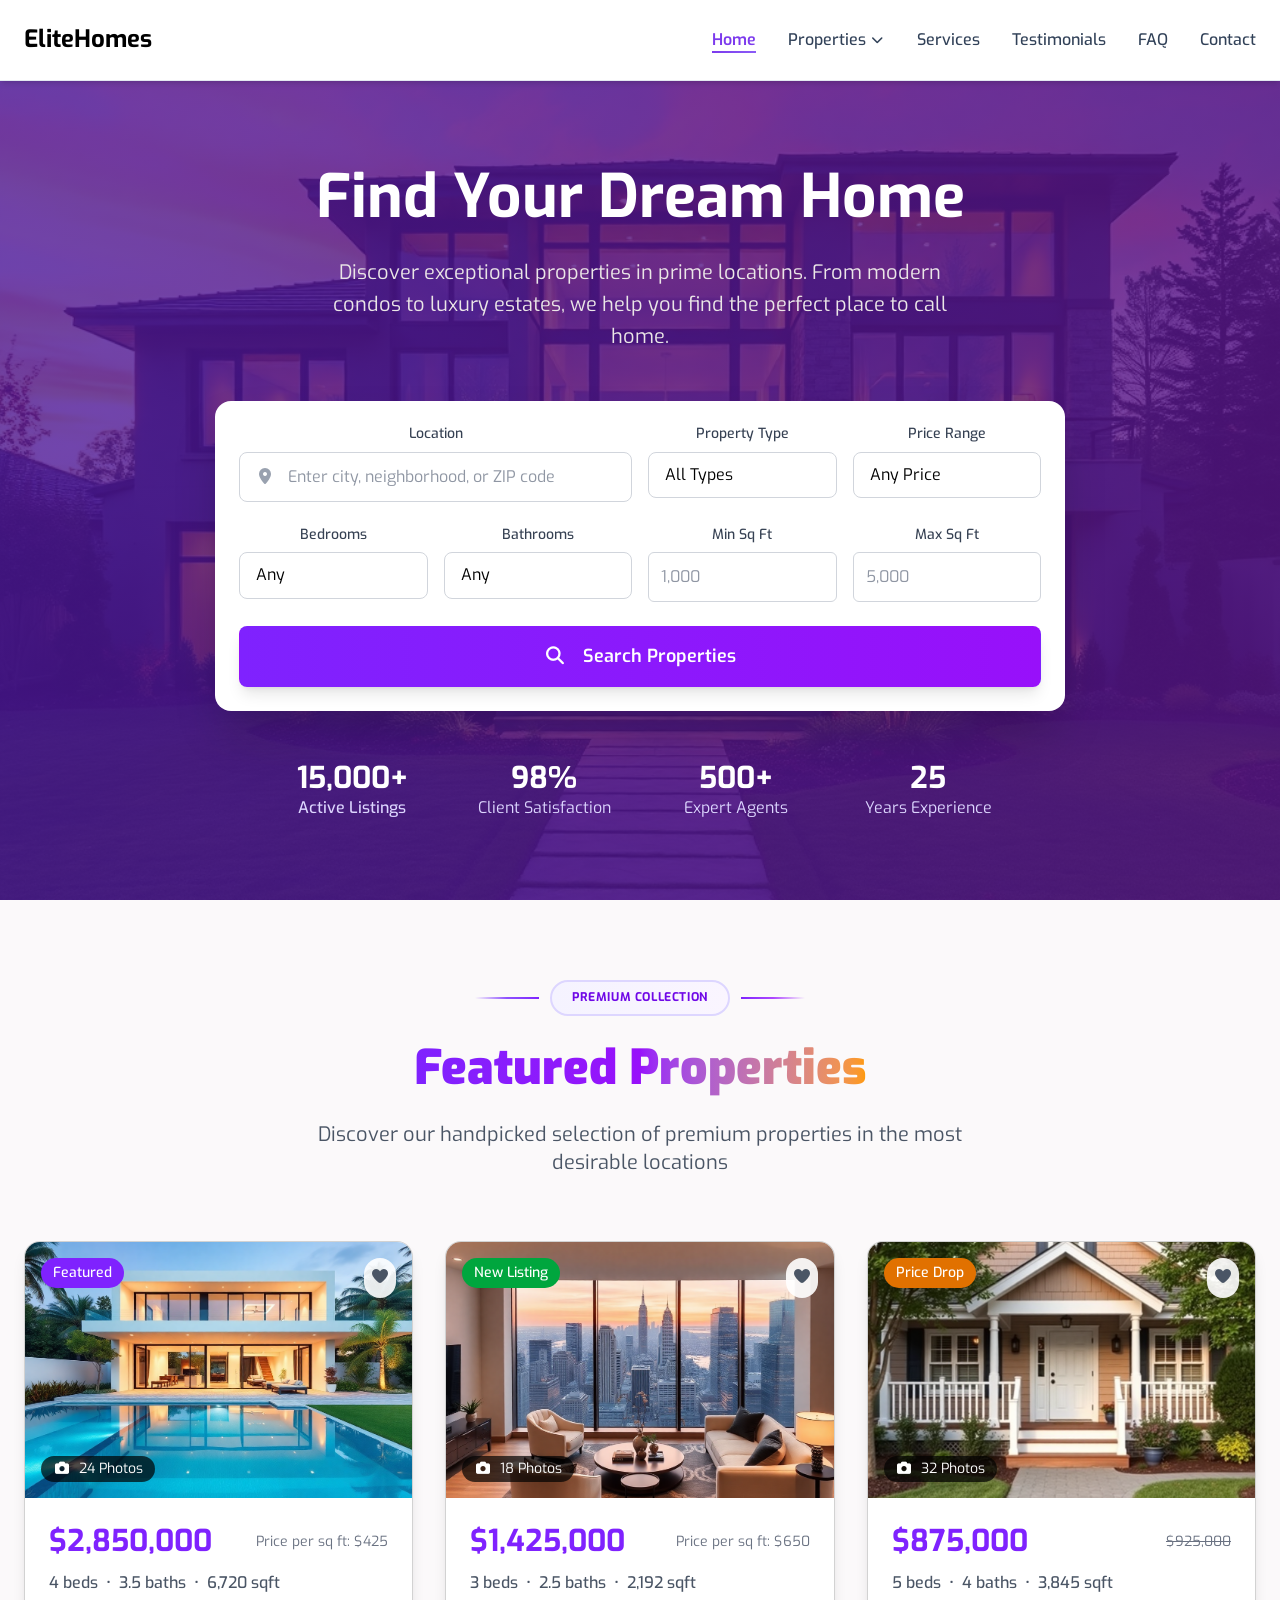
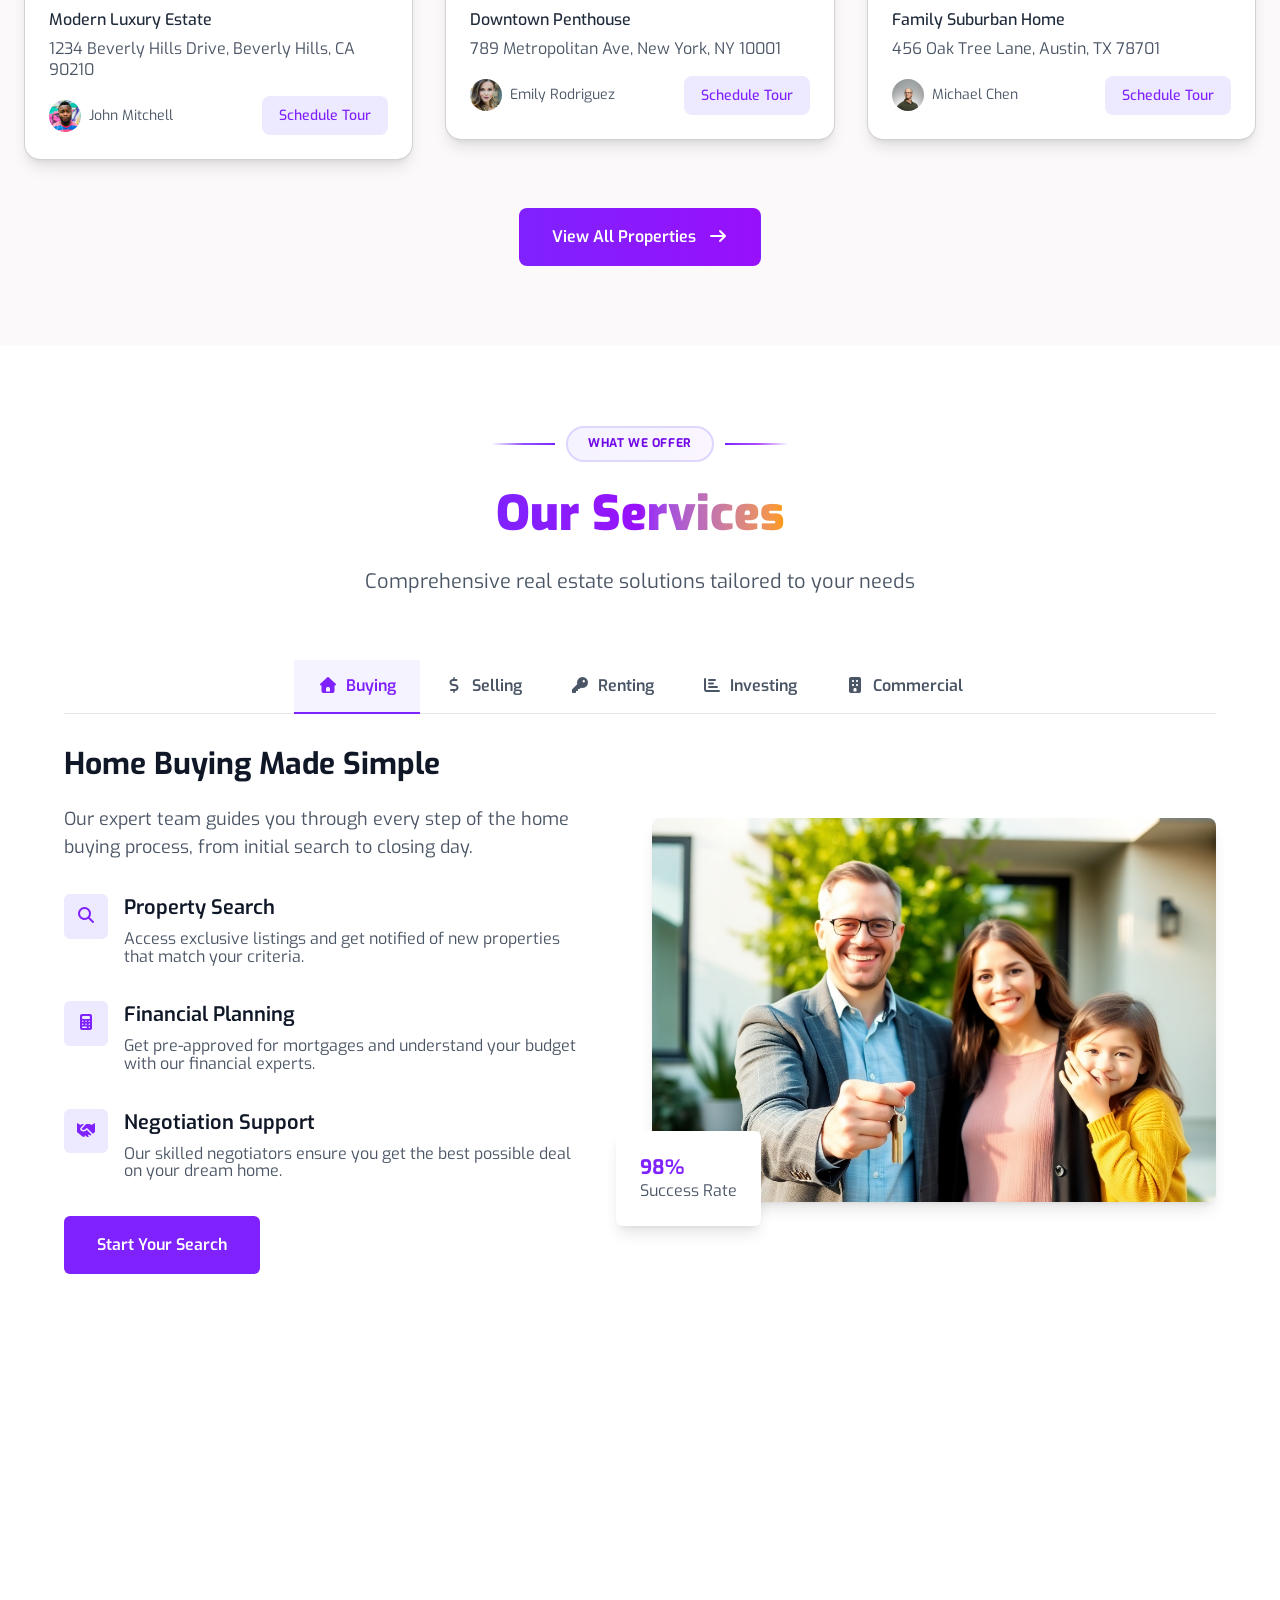
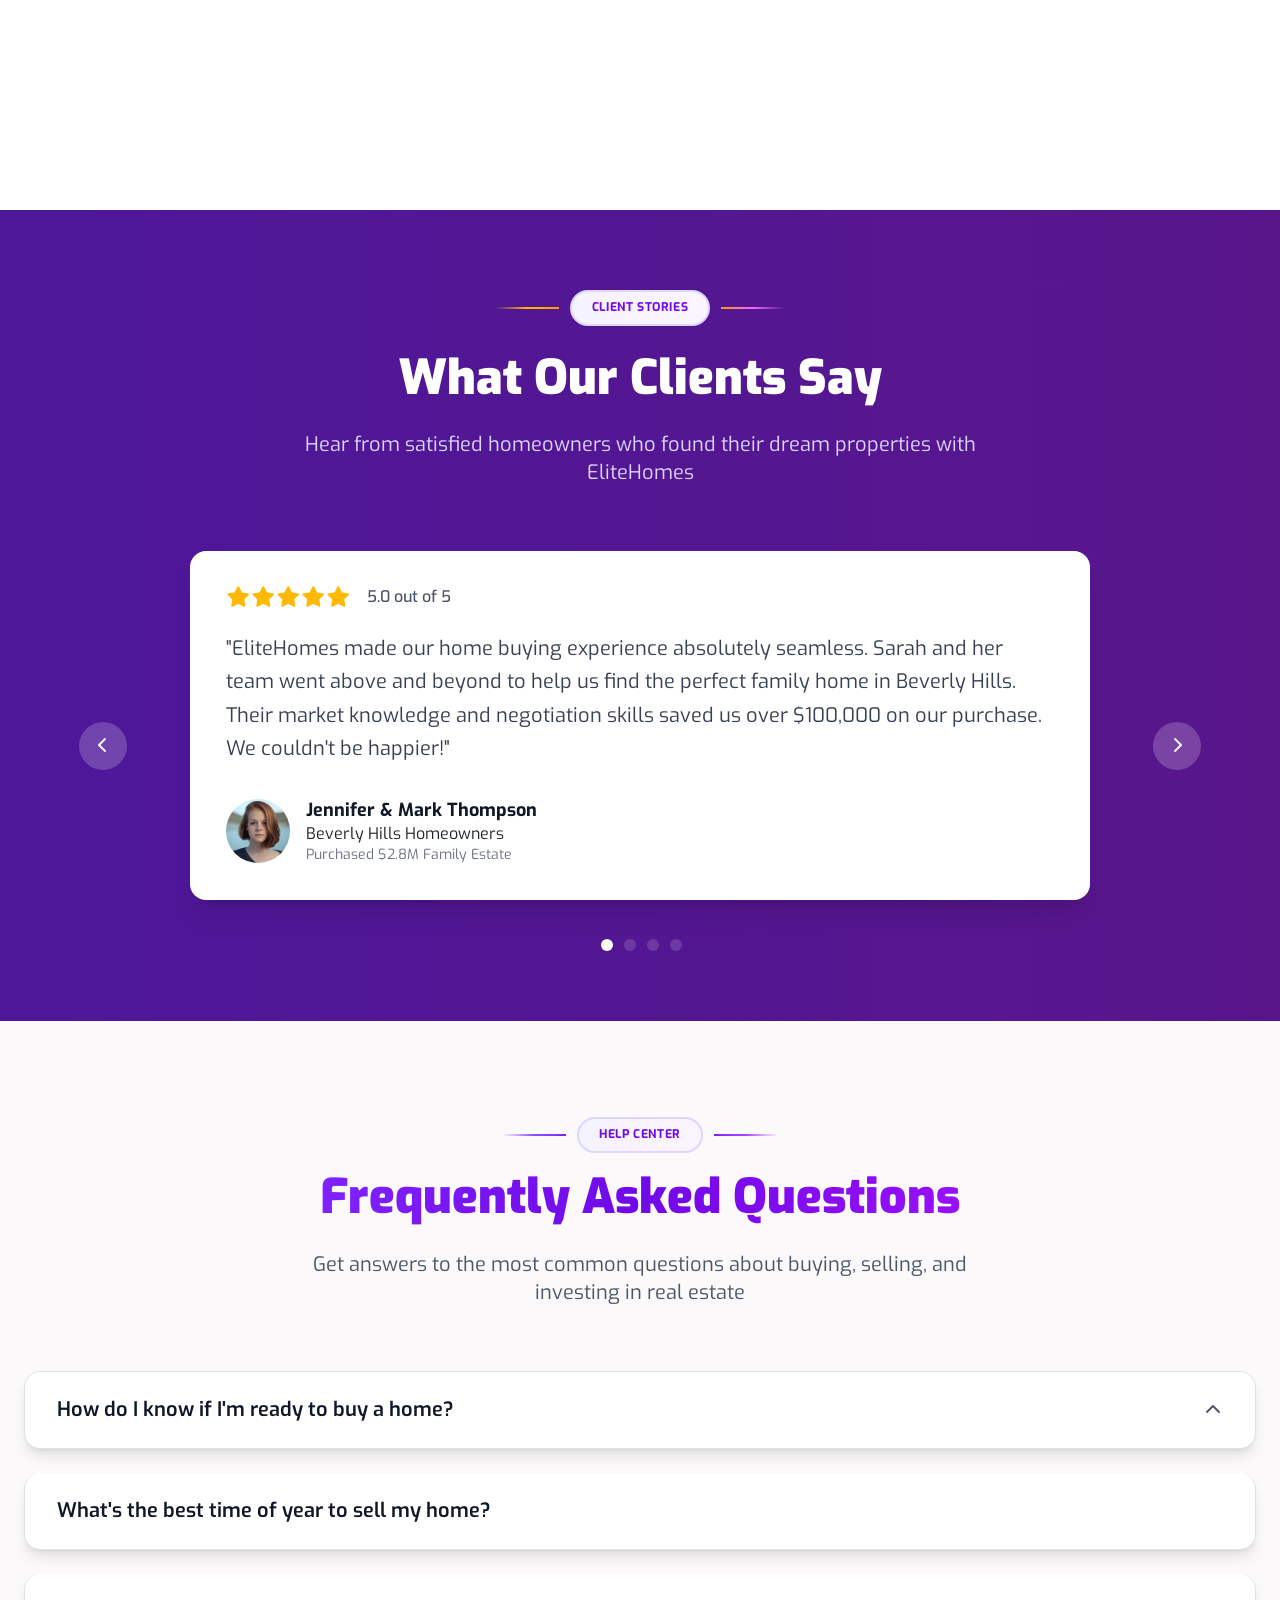
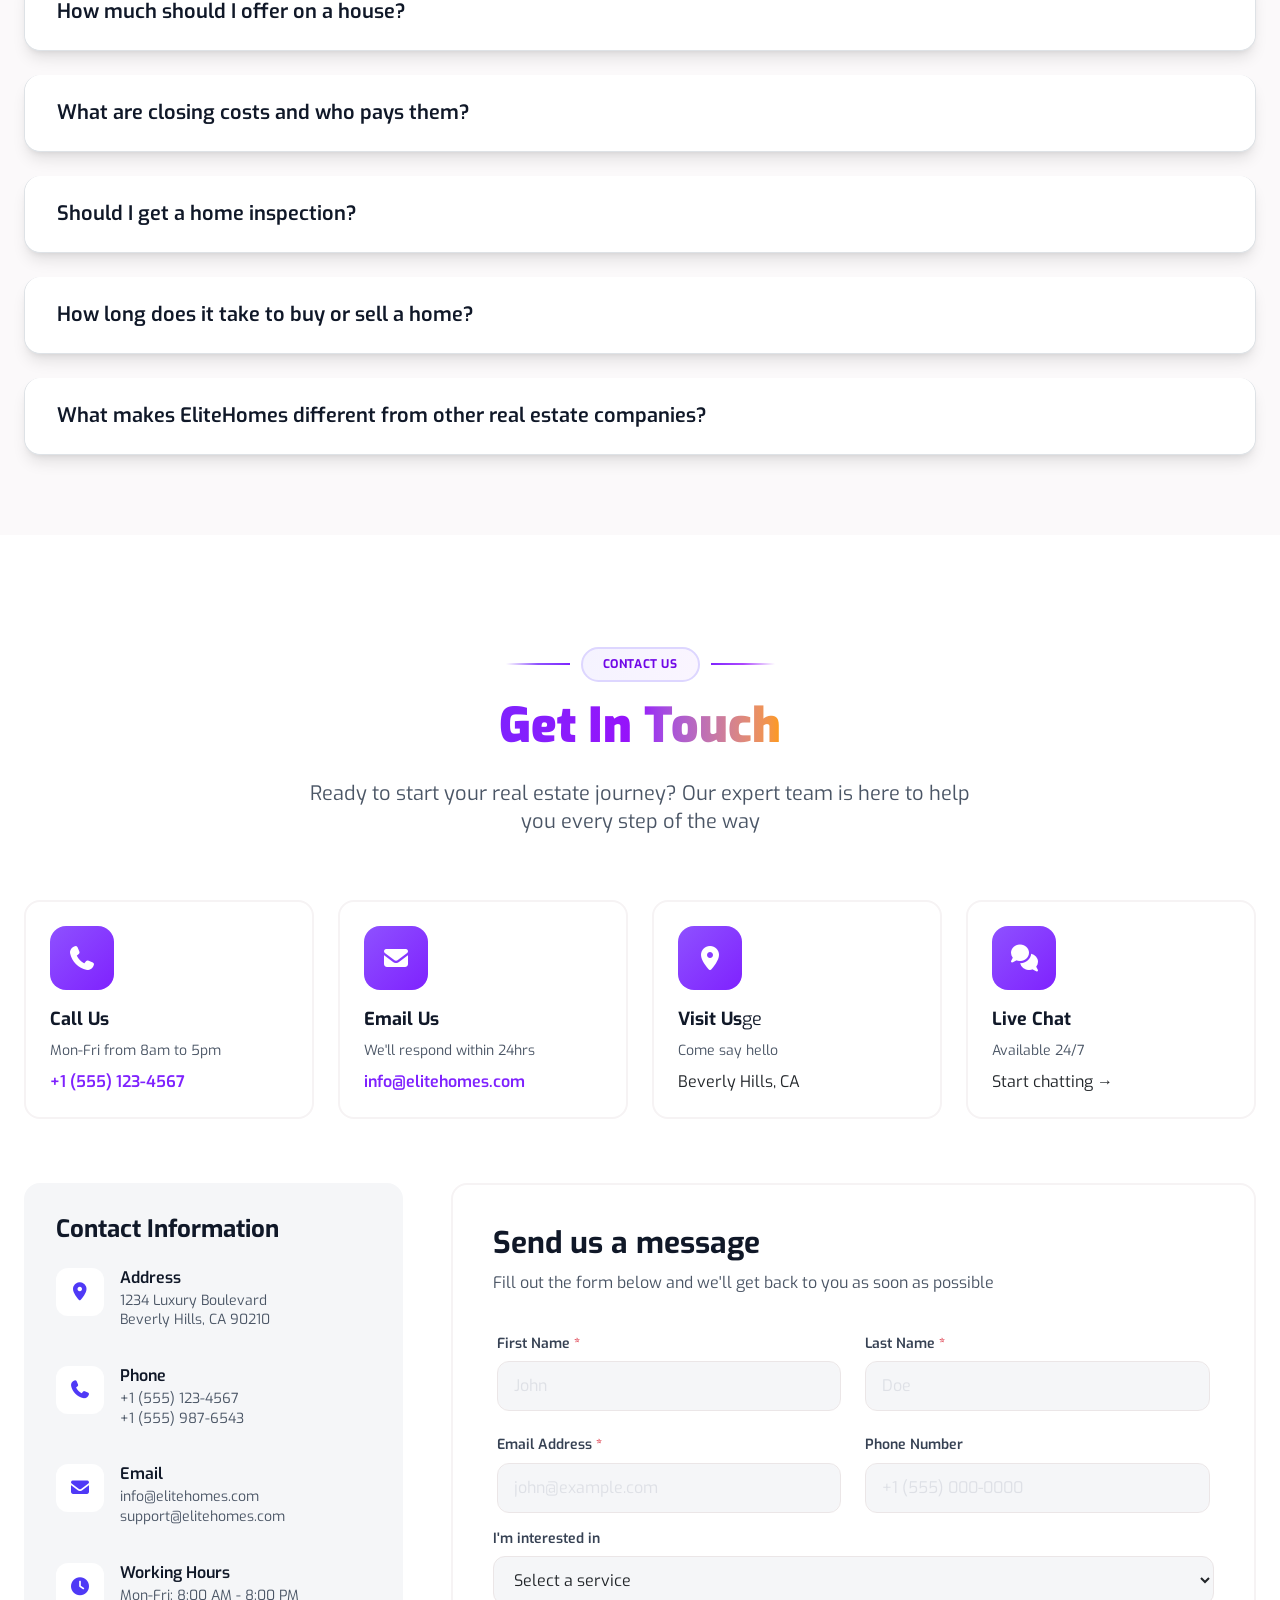
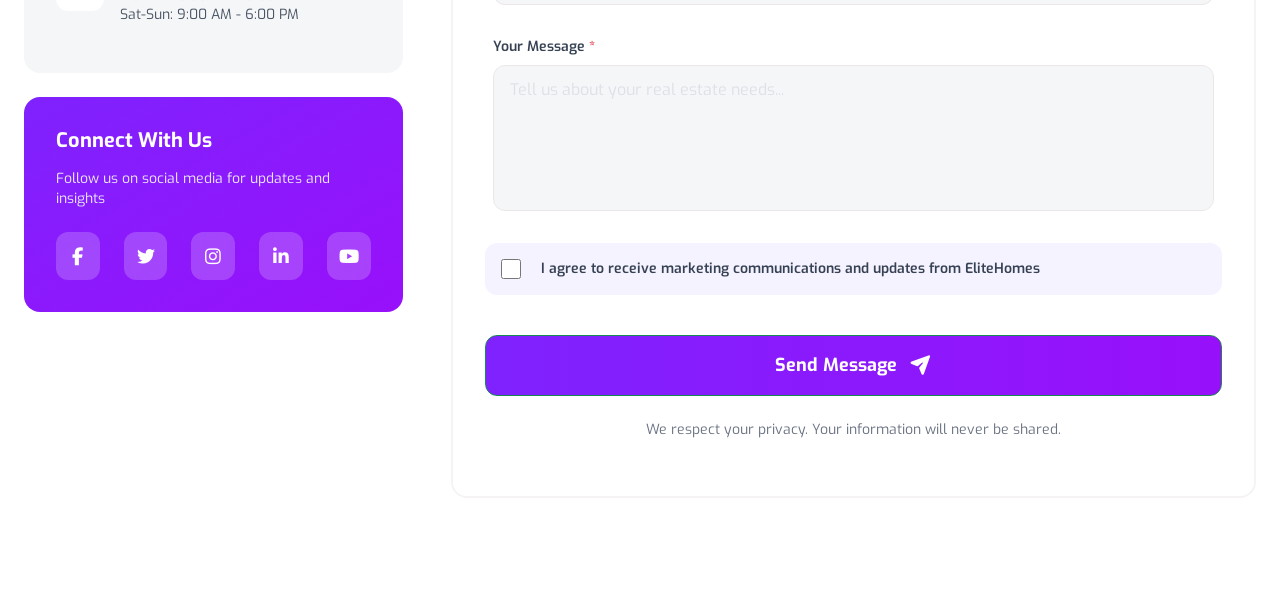
==== index.html @ a20131b9 "intial-commit" ====
<!doctype html>
<html lang="en">
  <head>
    <meta charset="UTF-8" />
    <meta name="viewport" content="width=device-width, initial-scale=1.0" />
    <title>EliteHomes - Your Dream Home Awaits</title>
    <link rel="preconnect" href="https://fonts.googleapis.com" />
    <link rel="preconnect" href="https://fonts.gstatic.com" crossorigin />
    <link
      href="https://fonts.googleapis.com/css2?family=Exo:ital,wght@0,100..900;1,100..900&display=swap"
      rel="stylesheet"
    />
    <link rel="stylesheet" href="css/bootstrap.min.css" />
    <link rel="stylesheet" href="css/all.min.css" />
    <link rel="stylesheet" href="css/style.css" />
  </head>
  <body>
    <nav class="navbar navbar-expand-lg bg-white fixed-top w-100 p-0">
      <div class="container-fluid nav-container mx-auto px-4">
        <div class="logo d-flex align-items-center">
          <span class="navbar-brand fs-4 fw-bold">EliteHomes</span>
        </div>
        <button
          class="navbar-toggler"
          type="button"
          data-bs-toggle="collapse"
          data-bs-target="#navbarSupportedContent"
          aria-controls="navbarSupportedContent"
          aria-expanded="false"
          aria-label="Toggle navigation"
        >
          <span class="navbar-toggler-icon"></span>
        </button>
        <div class="collapse navbar-collapse" id="navbarSupportedContent">
          <ul class="navbar-nav ms-auto mb-2 mb-lg-0">
            <li class="nav-item">
              <a class="nav-link active" aria-current="page" href="#hero"
                >Home</a
              >
            </li>
            <li class="nav-item dropdown position-static">
              <a
                class="nav-link dropdown-toggle d-flex align-items-center"
                href="#properties"
                role="button"
                data-bs-toggle="dropdown"
                aria-expanded="false"
              >
                Properties
                <i
                  class="fa-solid fa-chevron-down ms-1"
                  style="font-size: 0.75rem"
                ></i>
              </a>

              <div class="dropdown-menu w-100 mega-menu p-4 border-0 shadow">
                <div class="container-fluid">
                  <div class="row">
                    <div class="col-lg-3 mb-3">
                      <h6 class="fw-bold mb-4 text-dark">
                        Featured Properties
                      </h6>

                      <div class="d-flex align-items-center mb-3">
                        <img
                          src="https://images.unsplash.com/photo-1600596542815-ffad4c1539a9?w=100&h=100&fit=crop"
                          alt="Villa"
                          class="rounded object-fit-cover"
                          style="width: 60px; height: 60px"
                        />
                        <div class="ms-3">
                          <h6 class="mb-1 fw-bold fs-6 text-dark">
                            Luxury Villa
                          </h6>
                          <small class="text-muted" style="font-size: 0.8rem"
                            >$2.5M • 5 beds • 4 baths</small
                          >
                        </div>
                      </div>

                      <div class="d-flex align-items-center">
                        <img
                          src="https://images.unsplash.com/photo-1512917774080-9991f1c4c750?w=100&h=100&fit=crop"
                          alt="Apartment"
                          class="rounded object-fit-cover"
                          style="width: 60px; height: 60px"
                        />
                        <div class="ms-3">
                          <h6 class="mb-1 fw-bold fs-6 text-dark">
                            Modern Apartment
                          </h6>
                          <small class="text-muted" style="font-size: 0.8rem"
                            >$850K • 2 beds • 2 baths</small
                          >
                        </div>
                      </div>
                    </div>

                    <div class="col-lg-3 mb-3">
                      <h6 class="fw-bold mb-4 text-dark">Property Types</h6>
                      <ul class="list-unstyled">
                        <li class="mb-3">
                          <a
                            href="#"
                            class="text-decoration-none text-muted mega-link"
                            ><i class="fa-solid fa-house fa-fw me-2"></i> Single
                            Family Homes</a
                          >
                        </li>
                        <li class="mb-3">
                          <a
                            href="#"
                            class="text-decoration-none text-muted mega-link"
                            ><i class="fa-solid fa-building fa-fw me-2"></i>
                            Apartments</a
                          >
                        </li>
                        <li class="mb-3">
                          <a
                            href="#"
                            class="text-decoration-none text-muted mega-link"
                            ><i class="fa-solid fa-hotel fa-fw me-2"></i>
                            Condominiums</a
                          >
                        </li>
                        <li class="mb-3">
                          <a
                            href="#"
                            class="text-decoration-none text-muted mega-link"
                            ><i class="fa-solid fa-store fa-fw me-2"></i>
                            Commercial</a
                          >
                        </li>
                        <li class="mb-3">
                          <a
                            href="#"
                            class="text-decoration-none text-muted mega-link"
                            ><i class="fa-solid fa-tree fa-fw me-2"></i> Land &
                            Lots</a
                          >
                        </li>
                      </ul>
                    </div>

                    <div class="col-lg-3 mb-3">
                      <h6 class="fw-bold mb-4 text-dark">Popular Locations</h6>

                      <div
                        class="location-card rounded mb-2 d-flex flex-column justify-content-center px-3"
                        style="
                          background-image: url(&quot;https://images.unsplash.com/photo-1496442226666-8d4d0e62e6e9?w=400&h=100&fit=crop&quot;);
                        "
                      >
                        <div class="location-overlay"></div>
                        <h6
                          class="fw-bold text-white mb-0 position-relative z-1"
                        >
                          New York
                        </h6>
                        <small class="text-white-50 position-relative z-1"
                          >2,145 Properties</small
                        >
                      </div>

                      <div
                        class="location-card rounded mb-2 d-flex flex-column justify-content-center px-3"
                        style="
                          background-image: url(&quot;https://images.unsplash.com/photo-1580659324424-654a9d701460?w=400&h=100&fit=crop&quot;);
                        "
                      >
                        <div class="location-overlay"></div>
                        <h6
                          class="fw-bold text-white mb-0 position-relative z-1"
                        >
                          Los Angeles
                        </h6>
                        <small class="text-white-50 position-relative z-1"
                          >1,873 Properties</small
                        >
                      </div>

                      <div
                        class="location-card rounded mb-2 d-flex flex-column justify-content-center px-3"
                        style="
                          background-image: url(&quot;https://images.unsplash.com/photo-1533106497176-45ae19e68ba2?w=400&h=100&fit=crop&quot;);
                        "
                      >
                        <div class="location-overlay"></div>
                        <h6
                          class="fw-bold text-white mb-0 position-relative z-1"
                        >
                          Miami
                        </h6>
                        <small class="text-white-50 position-relative z-1"
                          >1,526 Properties</small
                        >
                      </div>
                    </div>

                    <div class="col-lg-3 mb-3">
                      <h6 class="fw-bold mb-4 text-dark">Resources</h6>

                      <div class="resource-card mb-3 p-3 rounded">
                        <div class="d-flex align-items-center mb-2">
                          <div
                            class="icon-box bg-purple-light text-purple rounded d-flex align-items-center justify-content-center me-2"
                          >
                            <i class="fa-solid fa-book-open"></i>
                          </div>
                          <h6 class="fw-bold mb-0 text-dark">Buying Guide</h6>
                        </div>
                        <p class="text-muted mb-2" style="font-size: 0.85rem">
                          Essential tips and strategies for first-time
                          homebuyers
                        </p>
                        <a
                          href="#"
                          class="text-purple text-decoration-none fw-bold"
                          style="font-size: 0.85rem"
                          >Learn More <i class="fa-solid fa-arrow-right"></i
                        ></a>
                      </div>

                      <div class="resource-card mb-3 p-3 rounded">
                        <div class="d-flex align-items-center mb-2">
                          <div
                            class="icon-box bg-green-light text-green rounded d-flex align-items-center justify-content-center me-2"
                          >
                            <i class="fa-solid fa-chart-line"></i>
                          </div>
                          <h6 class="fw-bold mb-0 text-dark">
                            Investment Tips
                          </h6>
                        </div>
                        <p class="text-muted mb-2" style="font-size: 0.85rem">
                          Smart strategies for property investment success
                        </p>
                        <a
                          href="#"
                          class="text-green text-decoration-none fw-bold"
                          style="font-size: 0.85rem"
                          >Learn More <i class="fa-solid fa-arrow-right"></i
                        ></a>
                      </div>
                    </div>
                  </div>
                </div>
              </div>
            </li>
            <li class="nav-item">
              <a class="nav-link" href="#services">Services</a>
            </li>
            <li class="nav-item">
              <a class="nav-link" href="#testimonials">Testimonials </a>
            </li>
            <li class="nav-item">
              <a class="nav-link" href="#questions">FAQ</a>
            </li>
            <li class="nav-item">
              <a class="nav-link" href="#contact">Contact</a>
            </li>
          </ul>
        </div>
      </div>
    </nav>
    <!-- Hero Section -->
    <section
      class="hero position-relative d-flex align-items-center justify-content-center"
      id="hero"
    >
      <div
        class="container section-container position-relative h-100 mx-auto px-4"
      >
        <div class="text-center">
          <!-- Adding "mb-5" to the top class beside "text-center" as in the AI-Gemini if we need it -->
          <h1 class="hero-title text-white fw-bold mb-4">
            Find Your Dream Home
          </h1>
          <p class="hero-subtitle fs-5 mx-auto mb-5">
            Discover exceptional properties in prime locations. From modern
            condos to luxury estates, we help you find the perfect place to call
            home.
          </p>
        </div>
        <div class="search-box bg-white p-4 mx-auto rounded-4">
          <form>
            <div class="row g-3 mb-4">
              <div class="col-lg-6">
                <label class="form-label fw-medium d-block mb-2 text-center"
                  >Location</label
                >
                <div class="position-relative">
                  <span class="location-icon position-absolute">
                    <i class="fa-solid fa-location-dot"></i>
                  </span>
                  <input
                    type="text"
                    class="form-control pe-3 ps-5 w-100 rounded-3"
                    placeholder="Enter city, neighborhood, or ZIP code"
                  />
                </div>
              </div>
              <div class="col-lg-3">
                <label
                  class="form-label fw-medium d-block mb-2 text-center"
                  aria-label="Default select example"
                  for="property"
                  >Property Type</label
                >
                <select class="select-form w-100 rounded-3 bg-white px-3">
                  <option selected>All Types</option>
                  <option>House</option>
                  <option>Apartment</option>
                  <option>Condo</option>
                  <option>Townhouse</option>
                </select>
              </div>
              <div class="col-lg-3">
                <label
                  class="form-label fw-medium d-block mb-2 text-center"
                  aria-label="Default select example"
                  for="price"
                  >Price Range</label
                >
                <select class="select-form w-100 rounded-3 bg-white px-3">
                  <option selected>Any Price</option>
                  <option>$0 - $500K</option>
                  <option>$500K - $1M</option>
                  <option>$1M - $2M</option>
                  <option>$2M+</option>
                </select>
              </div>
            </div>
            <div class="row g-3 mb-4">
              <div class="col-6 col-lg-3">
                <label
                  class="form-label fw-medium d-block mb-2 text-center"
                  aria-label="Default select example"
                  for="bedroom"
                  >Bedrooms</label
                >
                <select class="select-form w-100 rounded-3 bg-white px-3">
                  <option selected>Any</option>
                  <option value="1">1+</option>
                  <option value="2">2+</option>
                  <option value="3">3+</option>
                  <option value="4">4+</option>
                  <option value="5">5+</option>
                </select>
              </div>
              <div class="col-6 col-lg-3">
                <label
                  class="form-label fw-medium d-block mb-2 text-center"
                  aria-label="Default select example"
                  for="bathroom"
                  >Bathrooms</label
                >
                <select class="select-form w-100 rounded-3 bg-white px-3">
                  <option selected>Any</option>
                  <option value="1">1+</option>
                  <option value="2">2+</option>
                  <option value="3">3+</option>
                  <option value="4">4+</option>
                  <option value="5">5+</option>
                </select>
              </div>
              <div class="col-6 col-lg-3">
                <label
                  class="form-label fw-medium d-block mb-2 text-center"
                  aria-label="Default select example"
                  for="Min-Sq-Ft"
                  >Min Sq Ft</label
                >
                <input type="number" class="form-control" placeholder="1,000" />
              </div>
              <div class="col-6 col-lg-3">
                <label
                  class="form-label fw-medium d-block mb-2 text-center"
                  aria-label="Default select example"
                  for="Max-Sq-Ft"
                  >Max Sq Ft</label
                >
                <input type="number" class="form-control" placeholder="5,000" />
              </div>
            </div>
            <button
              type="button"
              class="btn search-button text-white lh-base w-100 rounded-3"
            >
              <i class="fa-solid fa-magnifying-glass"></i>
              Search Properties
            </button>
          </form>
        </div>
        <div class="row g-4 hero-data mt-4 mx-auto text-center">
          <div class="col-6 col-lg-3">
            <div class="above-num fw-bold text-white">15,000+</div>
            <div class="below-data fw-medium">Active Listings</div>
          </div>
          <div class="col-6 col-lg-3">
            <div class="above-num fw-bold text-white">98%</div>
            <div class="below-data">Client Satisfaction</div>
          </div>
          <div class="col-6 col-lg-3">
            <div class="above-num fw-bold text-white">500+</div>
            <div class="below-data">Expert Agents</div>
          </div>
          <div class="col-6 col-lg-3">
            <div class="above-num fw-bold text-white">25</div>
            <div class="below-data">Years Experience</div>
          </div>
        </div>
      </div>
    </section>
    <!-- Featured properties Section -->
    <section class="featured-properties" id="properties">
      <div class="section-container mx-auto px-4">
        <div class="section-header text-center">
          <div
            class="header-box d-inline-flex mb-3 align-items-center position-relative"
          >
            <span class="text-uppercase fw-bold rounded-pill"
              >Premium Collection</span
            >
          </div>
          <h2 class="mb-4 mt-2"><span>Featured Properties</span></h2>
          <p class="section-subtitle fs-5 mx-auto">
            Discover our handpicked selection of premium properties in the most
            desirable locations
          </p>
        </div>
        <div class="row mb-5">
          <div class="col-lg-4">
            <div class="card property-card rounded-4 bg-white overflow-hidden">
              <div class="card-image position-relative overflow-hidden">
                <img
                  src="Images/featured-properties-img-1.png"
                  class="w-100 h-100 object-fit-cover"
                  alt="Luxury Estate"
                />
                <span
                  class="badge badge-1 text-white fw-medium position-absolute rounded-pill"
                  >Featured</span
                >
                <div class="heart-icon rounded-pill position-absolute">
                  <i class="fa-solid fa-heart"></i>
                </div>
                <div
                  class="camera-icon text-white rounded-pill position-absolute"
                >
                  <i class="fa-solid fa-camera me-1"></i> 24 Photos
                </div>
              </div>
              <div class="card-content p-4">
                <div
                  class="card-price d-flex justify-content-between align-items-center"
                >
                  <div class="price fw-bold">$2,850,000</div>
                  <span>Price per sq ft: $425</span>
                </div>
                <div class="card-details d-flex align-items-center mb-3">
                  <span class="fw-medium">4 beds</span>
                  <span class="mx-2">•</span>
                  <span class="fw-medium">3.5 baths</span>
                  <span class="mx-2">•</span>
                  <span class="fw-medium">6,720 sqft</span>
                </div>
                <p class="card-name mb-2 fw-medium">Modern Luxury Estate</p>
                <p class="card-address mb-3">
                  1234 Beverly Hills Drive, Beverly Hills, CA 90210
                </p>
                <div
                  class="bottom-info d-flex justify-content-between align-items-center"
                >
                  <div class="d-flex align-items-center">
                    <img
                      src="Images/avatar-1.jpg"
                      class="rounded-circle me-2"
                      alt="John"
                    />
                    <span class="name">John Mitchell</span>
                  </div>
                  <div class="d-flex">
                    <button class="btn fw-medium px-3 py-2 rounded-3">
                      Schedule Tour
                    </button>
                  </div>
                </div>
              </div>
            </div>
          </div>
          <div class="col-lg-4">
            <div class="card property-card rounded-4 bg-white overflow-hidden">
              <div class="card-image position-relative overflow-hidden">
                <img
                  src="Images/featured-properties-img-2.png"
                  class="w-100 h-100 object-fit-cover"
                  alt="Downtown Penthouse"
                />
                <span
                  class="badge badge-2 text-white fw-medium position-absolute rounded-pill"
                  >New Listing</span
                >
                <div class="heart-icon rounded-pill position-absolute">
                  <i class="fa-solid fa-heart"></i>
                </div>
                <div
                  class="camera-icon text-white rounded-pill position-absolute"
                >
                  <i class="fa-solid fa-camera me-1"></i> 18 Photos
                </div>
              </div>
              <div class="card-content p-4">
                <div
                  class="card-price d-flex justify-content-between align-items-center"
                >
                  <div class="price fw-bold">$1,425,000</div>
                  <span>Price per sq ft: $650</span>
                </div>
                <div class="card-details d-flex align-items-center mb-3">
                  <span class="fw-medium">3 beds</span>
                  <span class="mx-2">•</span>
                  <span class="fw-medium">2.5 baths</span>
                  <span class="mx-2">•</span>
                  <span class="fw-medium">2,192 sqft</span>
                </div>
                <p class="card-name mb-2 fw-medium">Downtown Penthouse</p>
                <p class="card-address mb-3">
                  789 Metropolitan Ave, New York, NY 10001
                </p>
                <div
                  class="bottom-info d-flex justify-content-between align-items-center"
                >
                  <div class="d-flex align-items-center">
                    <img
                      src="Images/avatar-6.jpg"
                      class="rounded-circle me-2"
                      alt="Emily"
                    />
                    <span class="name">Emily Rodriguez</span>
                  </div>
                  <div class="d-flex">
                    <button class="btn fw-medium px-3 py-2 rounded-3">
                      Schedule Tour
                    </button>
                  </div>
                </div>
              </div>
            </div>
          </div>
          <div class="col-lg-4">
            <div class="card property-card rounded-4 bg-white overflow-hidden">
              <div class="card-image position-relative overflow-hidden">
                <img
                  src="Images/featured-properties-img-3.png"
                  class="w-100 h-100 object-fit-cover"
                  alt="Family Suburban Home"
                />
                <span
                  class="badge badge-3 text-white fw-medium position-absolute rounded-pill"
                  >Price Drop</span
                >
                <div class="heart-icon rounded-pill position-absolute">
                  <i class="fa-solid fa-heart"></i>
                </div>
                <div
                  class="camera-icon text-white rounded-pill position-absolute"
                >
                  <i class="fa-solid fa-camera me-1"></i> 32 Photos
                </div>
              </div>
              <div class="card-content p-4">
                <div
                  class="card-price d-flex justify-content-between align-items-center"
                >
                  <div class="price fw-bold">$875,000</div>
                  <span class="text-decoration-line-through">$925,000</span>
                </div>
                <div class="card-details d-flex align-items-center mb-3">
                  <span class="fw-medium">5 beds</span>
                  <span class="mx-2">•</span>
                  <span class="fw-medium">4 baths</span>
                  <span class="mx-2">•</span>
                  <span class="fw-medium">3,845 sqft</span>
                </div>
                <p class="card-name mb-2 fw-medium">Family Suburban Home</p>
                <p class="card-address mb-3">
                  456 Oak Tree Lane, Austin, TX 78701
                </p>
                <div
                  class="bottom-info d-flex justify-content-between align-items-center"
                >
                  <div class="d-flex align-items-center">
                    <img
                      src="Images/avatar-3.jpg"
                      class="rounded-circle me-2"
                      alt="Michael Chen"
                    />
                    <span class="name">Michael Chen </span>
                  </div>
                  <div class="d-flex">
                    <button class="btn fw-medium px-3 py-2 rounded-3">
                      Schedule Tour
                    </button>
                  </div>
                </div>
              </div>
            </div>
          </div>
        </div>
        <div class="text-center">
          <button class="btn view-all rounded-3 text-white">
            View All Properties
            <i class="fa-solid fa-arrow-right ms-2"></i>
          </button>
        </div>
      </div>
    </section>
    <!-- Services Section -->
    <section class="services bg-white" id="services">
      <div class="section-container mx-auto px-4">
        <div class="section-header text-center">
          <div
            class="header-box d-inline-flex mb-3 align-items-center position-relative"
          >
            <span class="text-uppercase fw-bold rounded-pill"
              >What We Offer</span
            >
          </div>
          <h2 class="mb-4 mt-2"><span>Our Services</span></h2>
          <p class="section-subtitle fs-5 mx-auto">
            Comprehensive real estate solutions tailored to your needs
          </p>
        </div>
        <div class="mx-auto services-content">
          <ul
            class="nav nav-pills service-tabs d-flex flex-wrap justify-content-center service-tabs"
            id="services-tabs"
            role="tablist"
          >
            <li class="nav-item" role="presentation">
              <button
                class="nav-link active"
                id="tab-buying"
                data-bs-toggle="pill"
                data-bs-target="#buying"
                type="button"
                role="tab"
              >
                <i class="fa-solid fa-house me-1"></i> Buying
              </button>
            </li>
            <li class="nav-item" role="presentation">
              <button
                class="nav-link"
                id="tab-selling"
                data-bs-toggle="pill"
                data-bs-target="#selling"
                type="button"
                role="tab"
              >
                <i class="fa-solid fa-dollar-sign me-1"></i> Selling
              </button>
            </li>
            <li class="nav-item" role="presentation">
              <button
                class="nav-link"
                id="tab-renting"
                data-bs-toggle="pill"
                data-bs-target="#renting"
                type="button"
                role="tab"
              >
                <i class="fa-solid fa-key me-1"></i> Renting
              </button>
            </li>
            <li class="nav-item" role="presentation">
              <button
                class="nav-link"
                id="tab-investing"
                data-bs-toggle="pill"
                data-bs-target="#investing"
                type="button"
                role="tab"
              >
                <i class="fa-solid fa-chart-bar me-1"></i> Investing
              </button>
            </li>
            <li class="nav-item" role="presentation">
              <button
                class="nav-link"
                id="tab-commercial"
                data-bs-toggle="pill"
                data-bs-target="#commercial"
                type="button"
                role="tab"
              >
                <i class="fa-solid fa-building me-1"></i> Commercial
              </button>
            </li>
          </ul>
          <div
            class="tab-pane fade show active"
            id="buying"
            role="tabpanel"
            tabindex="0"
          >
            <div class="row align-items-center">
              <div class="col-lg-6 buying-content mb-5 mb-lg-0 pe-lg-5">
                <div>
                  <h3 class="fw-bold mb-4">Home Buying Made Simple</h3>
                  <p>
                    Our expert team guides you through every step of the home
                    buying process, from initial search to closing day.
                  </p>
                  <div class="content-info">
                    <div class="d-flex align-items-start mb-1">
                      <div class="service-icon me-3 rounded-2">
                        <i class="fa-solid fa-magnifying-glass"></i>
                      </div>
                      <div class="service-content">
                        <h4 class="mb-2 fs-5">Property Search</h4>
                        <p>
                          Access exclusive listings and get notified of new
                          properties that match your criteria.
                        </p>
                      </div>
                    </div>
                    <div class="d-flex align-items-start mb-1">
                      <div class="service-icon me-3 rounded-2">
                        <i class="fa-solid fa-calculator"></i>
                      </div>
                      <div class="service-content">
                        <h4 class="mb-2 fs-5">Financial Planning</h4>
                        <p>
                          Get pre-approved for mortgages and understand your
                          budget with our financial experts.
                        </p>
                      </div>
                    </div>
                    <div class="d-flex align-items-start mb-1">
                      <div class="service-icon me-3 rounded-2">
                        <i class="fa-solid fa-handshake"></i>
                      </div>
                      <div class="service-content">
                        <h4 class="mb-2 fs-5">Negotiation Support</h4>
                        <p class="mb-0">
                          Our skilled negotiators ensure you get the best
                          possible deal on your dream home.
                        </p>
                      </div>
                    </div>
                  </div>
                  <button
                    class="btn btn-search search-button text-white rounded-2"
                  >
                    Start Your Search
                  </button>
                </div>
              </div>

              <div class="col-lg-6 position-relative">
                <div>
                  <div>
                    <img
                      src="Images/services-img-1.png"
                      class="object-fit-cover w-100 rounded-3"
                      alt="Buying a house"
                    />
                  </div>
                  <div
                    class="service-badge position-absolute bg-white rounded-2 p-4"
                  >
                    <div class="fw-bold fs-5">98%</div>
                    <div>Success Rate</div>
                  </div>
                </div>
              </div>
            </div>
          </div>
          <div class="tab-pane fade" id="selling" role="tabpanel" tabindex="0">
            <div class="row align-items-center">
              <div class="col-lg-6 buying-content mb-5 mb-lg-0 pe-lg-5">
                <div>
                  <h3 class="fw-bold mb-4">Home Buying Made Simple</h3>
                  <p>
                    Our expert team guides you through every step of the home
                    buying process, from initial search to closing day.
                  </p>
                  <div class="content-info">
                    <div class="d-flex align-items-start mb-1">
                      <div class="service-icon me-3 rounded-2">
                        <i class="fa-solid fa-magnifying-glass"></i>
                      </div>
                      <div class="service-content">
                        <h4 class="mb-2 fs-5">Property Search</h4>
                        <p>
                          Access exclusive listings and get notified of new
                          properties that match your criteria.
                        </p>
                      </div>
                    </div>
                    <div class="d-flex align-items-start mb-1">
                      <div class="service-icon me-3 rounded-2">
                        <i class="fa-solid fa-calculator"></i>
                      </div>
                      <div class="service-content">
                        <h4 class="mb-2 fs-5">Financial Planning</h4>
                        <p>
                          Get pre-approved for mortgages and understand your
                          budget with our financial experts.
                        </p>
                      </div>
                    </div>
                    <div class="d-flex align-items-start mb-1">
                      <div class="service-icon me-3 rounded-2">
                        <i class="fa-solid fa-handshake"></i>
                      </div>
                      <div class="service-content">
                        <h4 class="mb-2 fs-5">Negotiation Support</h4>
                        <p class="mb-0">
                          Our skilled negotiators ensure you get the best
                          possible deal on your dream home.
                        </p>
                      </div>
                    </div>
                  </div>
                  <button
                    class="btn btn-search search-button text-white rounded-2"
                  >
                    Start Your Search
                  </button>
                </div>
              </div>

              <div class="col-lg-6 position-relative">
                <div>
                  <div>
                    <img
                      src="Images/services-img-1.png"
                      class="object-fit-cover w-100 rounded-3"
                      alt="Buying a house"
                    />
                  </div>
                  <div
                    class="service-badge position-absolute bg-white rounded-2 p-4"
                  >
                    <div class="fw-bold fs-5">98%</div>
                    <div>Success Rate</div>
                  </div>
                </div>
              </div>
            </div>
          </div>
          <div class="tab-pane fade" id="renting" role="tabpanel" tabindex="0">
            <div class="row align-items-center">
              <div class="col-lg-6 buying-content mb-5 mb-lg-0 pe-lg-5">
                <div>
                  <h3 class="fw-bold mb-4">Home Buying Made Simple</h3>
                  <p>
                    Our expert team guides you through every step of the home
                    buying process, from initial search to closing day.
                  </p>
                  <div class="content-info">
                    <div class="d-flex align-items-start mb-1">
                      <div class="service-icon me-3 rounded-2">
                        <i class="fa-solid fa-magnifying-glass"></i>
                      </div>
                      <div class="service-content">
                        <h4 class="mb-2 fs-5">Property Search</h4>
                        <p>
                          Access exclusive listings and get notified of new
                          properties that match your criteria.
                        </p>
                      </div>
                    </div>
                    <div class="d-flex align-items-start mb-1">
                      <div class="service-icon me-3 rounded-2">
                        <i class="fa-solid fa-calculator"></i>
                      </div>
                      <div class="service-content">
                        <h4 class="mb-2 fs-5">Financial Planning</h4>
                        <p>
                          Get pre-approved for mortgages and understand your
                          budget with our financial experts.
                        </p>
                      </div>
                    </div>
                    <div class="d-flex align-items-start mb-1">
                      <div class="service-icon me-3 rounded-2">
                        <i class="fa-solid fa-handshake"></i>
                      </div>
                      <div class="service-content">
                        <h4 class="mb-2 fs-5">Negotiation Support</h4>
                        <p class="mb-0">
                          Our skilled negotiators ensure you get the best
                          possible deal on your dream home.
                        </p>
                      </div>
                    </div>
                  </div>
                  <button
                    class="btn btn-search search-button text-white rounded-2"
                  >
                    Start Your Search
                  </button>
                </div>
              </div>

              <div class="col-lg-6 position-relative">
                <div>
                  <div>
                    <img
                      src="Images/services-img-1.png"
                      class="object-fit-cover w-100 rounded-3"
                      alt="Buying a house"
                    />
                  </div>
                  <div
                    class="service-badge position-absolute bg-white rounded-2 p-4"
                  >
                    <div class="fw-bold fs-5">98%</div>
                    <div>Success Rate</div>
                  </div>
                </div>
              </div>
            </div>
          </div>
          <div
            class="tab-pane fade"
            id="investing"
            role="tabpanel"
            tabindex="0"
          >
            <div class="row align-items-center">
              <div class="col-lg-6 buying-content mb-5 mb-lg-0 pe-lg-5">
                <div>
                  <h3 class="fw-bold mb-4">Home Buying Made Simple</h3>
                  <p>
                    Our expert team guides you through every step of the home
                    buying process, from initial search to closing day.
                  </p>
                  <div class="content-info">
                    <div class="d-flex align-items-start mb-1">
                      <div class="service-icon me-3 rounded-2">
                        <i class="fa-solid fa-magnifying-glass"></i>
                      </div>
                      <div class="service-content">
                        <h4 class="mb-2 fs-5">Property Search</h4>
                        <p>
                          Access exclusive listings and get notified of new
                          properties that match your criteria.
                        </p>
                      </div>
                    </div>
                    <div class="d-flex align-items-start mb-1">
                      <div class="service-icon me-3 rounded-2">
                        <i class="fa-solid fa-calculator"></i>
                      </div>
                      <div class="service-content">
                        <h4 class="mb-2 fs-5">Financial Planning</h4>
                        <p>
                          Get pre-approved for mortgages and understand your
                          budget with our financial experts.
                        </p>
                      </div>
                    </div>
                    <div class="d-flex align-items-start mb-1">
                      <div class="service-icon me-3 rounded-2">
                        <i class="fa-solid fa-handshake"></i>
                      </div>
                      <div class="service-content">
                        <h4 class="mb-2 fs-5">Negotiation Support</h4>
                        <p class="mb-0">
                          Our skilled negotiators ensure you get the best
                          possible deal on your dream home.
                        </p>
                      </div>
                    </div>
                  </div>
                  <button
                    class="btn btn-search search-button text-white rounded-2"
                  >
                    Start Your Search
                  </button>
                </div>
              </div>

              <div class="col-lg-6 position-relative">
                <div>
                  <div>
                    <img
                      src="Images/services-img-1.png"
                      class="object-fit-cover w-100 rounded-3"
                      alt="Buying a house"
                    />
                  </div>
                  <div
                    class="service-badge position-absolute bg-white rounded-2 p-4"
                  >
                    <div class="fw-bold fs-5">98%</div>
                    <div>Success Rate</div>
                  </div>
                </div>
              </div>
            </div>
          </div>
          <div
            class="tab-pane fade"
            id="commerical"
            role="tabpanel"
            tabindex="0"
          >
            <div class="row align-items-center">
              <div class="col-lg-6 buying-content mb-5 mb-lg-0 pe-lg-5">
                <div>
                  <h3 class="fw-bold mb-4">Commercial Real Estate</h3>
                  <p>
                    Expert commercial real estate services for businesses,
                    investors, and developers.
                  </p>
                  <div class="content-info">
                    <div class="d-flex align-items-start mb-1">
                      <div class="service-icon me-3 rounded-2">
                        <i class="fa-solid fa-magnifying-glass"></i>
                      </div>
                      <div class="service-content">
                        <h4 class="mb-2 fs-5">Office Spaces</h4>
                        <p>
                          Prime office locations for businesses of all sizes and
                          industries.
                        </p>
                      </div>
                    </div>
                    <div class="d-flex align-items-start mb-1">
                      <div class="service-icon me-3 rounded-2">
                        <i class="fa-solid fa-calculator"></i>
                      </div>
                      <div class="service-content">
                        <h4 class="mb-2 fs-5">Industrial Properties</h4>
                        <p>
                          Warehouses, manufacturing facilities, and distribution
                          centers
                        </p>
                      </div>
                    </div>
                    <div class="d-flex align-items-start mb-1">
                      <div class="service-icon me-3 rounded-2">
                        <i class="fa-solid fa-handshake"></i>
                      </div>
                      <div class="service-content">
                        <h4 class="mb-2 fs-5">Retail Spaces</h4>
                        <p class="mb-0">
                          High-traffic retail locations and shopping center
                          opportunities.
                        </p>
                      </div>
                    </div>
                  </div>
                  <button
                    class="btn btn-search search-button text-white rounded-2"
                  >
                    Start Your Search
                  </button>
                </div>
              </div>

              <div class="col-lg-6 position-relative">
                <div>
                  <div>
                    <img
                      src="Images/services-img-1.png"
                      class="object-fit-cover w-100 rounded-3"
                      alt="Buying a house"
                    />
                  </div>
                  <div
                    class="service-badge position-absolute bg-white rounded-2 p-4"
                  >
                    <div class="fw-bold fs-5">98%</div>
                    <div>Success Rate</div>
                  </div>
                </div>
              </div>
            </div>
          </div>
        </div>
      </div>
    </section>
    <!-- Testimonials Section -->
    <section class="testimonials" id="testimonials">
      <div class="section-container mx-auto px-4">
        <div class="section-header text-center">
          <div
            class="header-box d-inline-flex mb-3 align-items-center position-relative"
          >
            <span class="text-uppercase fw-bold rounded-pill"
              >Client Stories
            </span>
          </div>
          <h2 class="mb-4 mt-2">
            <span class="text-white">What Our Clients Say </span>
          </h2>
          <p class="section-subtitle fs-5 mx-auto">
            Hear from satisfied homeowners who found their dream properties with
            EliteHomes
          </p>
        </div>
        <div class="carousel-container mx-auto position-relative">
          <div
            id="testimonialCarousel"
            class="carousel slide"
            data-bs-ride="carousel"
            data-bs-interval="5000"
          >
            <div
              class="carousel-inner overflow-hidden rounded-4 d-flex align-items-stretch"
            >
              <div class="carousel-item active h-100">
                <div class="card bg-white rounded-4 mx-auto">
                  <div class="card-stars d-flex align-items-center mb-4">
                    <div class="star-icons me-3 fs-5 d-flex">
                      <i class="fa-solid fa-star"></i>
                      <i class="fa-solid fa-star"></i>
                      <i class="fa-solid fa-star"></i>
                      <i class="fa-solid fa-star"></i>
                      <i class="fa-solid fa-star"></i>
                    </div>
                    <span class="fw-medium">5.0 out of 5</span>
                  </div>
                  <blockquote class="fs-5">
                    "EliteHomes made our home buying experience absolutely
                    seamless. Sarah and her team went above and beyond to help
                    us find the perfect family home in Beverly Hills. Their
                    market knowledge and negotiation skills saved us over
                    $100,000 on our purchase. We couldn't be happier!"
                  </blockquote>
                  <div
                    class="d-flex align-items-center flex-column flex-md-row text-center text-md-start"
                  >
                    <img
                      src="Images/avatar-7.jpg"
                      class="rounded-circle me-3"
                      alt="Jennifer & Mark Thompson"
                    />
                    <div class="image-info">
                      <h4 class="fw-bold mb-0">Jennifer & Mark Thompson</h4>
                      <p class="mb-0">Beverly Hills Homeowners</p>
                      <p class="mb-0">Purchased $2.8M Family Estate</p>
                    </div>
                  </div>
                </div>
              </div>
              <div class="carousel-item h-100">
                <div class="card bg-white rounded-4 mx-auto">
                  <div class="card-stars d-flex align-items-center mb-4">
                    <div class="star-icons me-3 fs-5 d-flex">
                      <i class="fa-solid fa-star"></i>
                      <i class="fa-solid fa-star"></i>
                      <i class="fa-solid fa-star"></i>
                      <i class="fa-solid fa-star"></i>
                      <i class="fa-solid fa-star"></i>
                    </div>
                    <span class="fw-medium">5.0 out of 5</span>
                  </div>
                  <blockquote class="fs-5">
                    "As first-time investors, we were nervous about entering the
                    real estate market. The EliteHomes investment team provided
                    incredible guidance and helped us build a portfolio that's
                    already generating 18% annual returns. Their expertise is
                    unmatched."
                  </blockquote>
                  <div
                    class="d-flex align-items-center flex-column flex-md-row text-center text-md-start"
                  >
                    <img
                      src="Images/avatar-1.jpg"
                      class="rounded-circle me-3"
                      alt="David Rodriguez"
                    />
                    <div class="image-info">
                      <h4 class="fw-bold mb-0">David Rodriguez</h4>
                      <p class="mb-0">Real Estate Investor</p>
                      <p class="mb-0">$1.2M Investment Portfolio</p>
                    </div>
                  </div>
                </div>
              </div>
              <div class="carousel-item h-100">
                <div class="card bg-white rounded-4 mx-auto">
                  <div class="card-stars d-flex align-items-center mb-4">
                    <div class="star-icons me-3 fs-5 d-flex">
                      <i class="fa-solid fa-star"></i>
                      <i class="fa-solid fa-star"></i>
                      <i class="fa-solid fa-star"></i>
                      <i class="fa-solid fa-star"></i>
                      <i class="fa-solid fa-star"></i>
                    </div>
                    <span class="fw-medium">5.0 out of 5</span>
                  </div>
                  <blockquote class="fs-5">
                    "Selling our Manhattan penthouse was stress-free thanks to
                    EliteHomes. They marketed it beautifully, brought qualified
                    buyers, and we sold for 15% above asking price in just 10
                    days. Their professional photography and staging made all
                    the difference."
                  </blockquote>
                  <div
                    class="d-flex align-items-center flex-column flex-md-row text-center text-md-start"
                  >
                    <img
                      src="Images/avatar-6.jpg"
                      class="rounded-circle me-3"
                      alt="Amanda Chen"
                    />
                    <div class="image-info">
                      <h4 class="fw-bold mb-0">Amanda Chen</h4>
                      <p class="mb-0">Manhattan Seller</p>
                      <p class="mb-0">Sold $3.2M Penthouse</p>
                    </div>
                  </div>
                </div>
              </div>
              <div class="carousel-item h-100">
                <div class="card bg-white rounded-4 mx-auto">
                  <div class="card-stars d-flex align-items-center mb-4">
                    <div class="star-icons me-3 fs-5 d-flex">
                      <i class="fa-solid fa-star"></i>
                      <i class="fa-solid fa-star"></i>
                      <i class="fa-solid fa-star"></i>
                      <i class="fa-solid fa-star"></i>
                      <i class="fa-solid fa-star"></i>
                    </div>
                    <span class="fw-medium">5.0 out of 5</span>
                  </div>
                  <blockquote class="fs-5">
                    "Our company needed to relocate to a larger office space
                    quickly. EliteHomes' commercial team found us the perfect
                    building in downtown Austin with flexible lease terms and
                    great amenities. They handled everything professionally and
                    efficiently."
                  </blockquote>
                  <div
                    class="d-flex align-items-center flex-column flex-md-row text-center text-md-start"
                  >
                    <img
                      src="Images/avatar-3.jpg"
                      class="rounded-circle me-3"
                      alt="Michael Foster"
                    />
                    <div class="image-info">
                      <h4 class="fw-bold mb-0">Michael Foster</h4>
                      <p class="mb-0">CEO, TechStart Inc.</p>
                      <p class="mb-0">15,000 sq ft Office Lease</p>
                    </div>
                  </div>
                </div>
              </div>
            </div>
            <button
              class="carousel-control-prev slider-prev-btn d-block rounded-circle"
              type="button"
              data-bs-target="#testimonialCarousel"
              data-bs-slide="prev"
            >
              <span class="slider-icon"
                ><i class="fa-solid fa-chevron-left"></i
              ></span>
            </button>
            <button
              class="carousel-control-next slider-next-btn d-block rounded-circle"
              type="button"
              data-bs-target="#testimonialCarousel"
              data-bs-slide="next"
            >
              <span class="slider-icon"
                ><i class="fa-solid fa-chevron-right"></i
              ></span>
            </button>
            <div class="carousel-indicators carousel-dots">
              <button
                type="button"
                data-bs-target="#testimonialCarousel"
                data-bs-slide-to="0"
                class="active"
                aria-current="true"
                aria-label="Slide 1"
              ></button>
              <button
                type="button"
                data-bs-target="#testimonialCarousel"
                data-bs-slide-to="1"
                aria-label="Slide 2"
              ></button>
              <button
                type="button"
                data-bs-target="#testimonialCarousel"
                data-bs-slide-to="2"
                aria-label="Slide 3"
              ></button>
              <button
                type="button"
                data-bs-target="#testimonialCarousel"
                data-bs-slide-to="3"
                aria-label="Slide 4"
              ></button>
            </div>
          </div>
        </div>
      </div>
    </section>
    <!-- FAQ Section -->
    <section class="questions" id="questions">
      <div class="section-container mx-auto px-4">
        <div class="section-header text-center">
          <div
            class="header-box d-inline-flex mt-3 align-items-center position-relative"
          >
            <span class="text-uppercase fw-bold rounded-pill">Help Center</span>
          </div>
          <h2 class="mb-4 mt-3"><span>Frequently Asked Questions</span></h2>
          <p class="section-subtitle fs-5 mx-auto">
            Get answers to the most common questions about buying, selling, and
            investing in real estate
          </p>
        </div>
        <div class="questions-container mx-auto">
          <div class="accordion" id="accordion-FAQ">
            <div class="accordion-item rounded-4 bg-white overflow-hidden mb-4">
              <h2 class="accordion-header">
                <button
                  class="accordion-button fs-5 rounded-4 text-start"
                  type="button"
                  data-bs-toggle="collapse"
                  data-bs-target="#collapseOne"
                  aria-expanded="false"
                  aria-controls="collapseOne"
                >
                  How do I know if I'm ready to buy a home?
                  <i class="fa-solid fa-chevron-down ms-auto custom-arrow"></i>
                </button>
              </h2>
              <div
                id="collapseOne"
                class="accordion-collapse collapse"
                data-bs-parent="#accordion-FAQ"
              >
                <div class="accordion-body">
                  You're ready to buy a home when you have stable income, a good
                  credit score (typically 620+), a down payment saved (usually
                  10-20% of the home price), and you plan to stay in the area
                  for at least 3-5 years. Our team can help assess your
                  financial readiness and connect you with mortgage pre-approval
                  services.
                </div>
              </div>
            </div>
            <div class="accordion-item rounded-4 bg-white overflow-hidden mb-4">
              <h2 class="accordion-header">
                <button
                  class="accordion-button fs-5 rounded-4 text-start"
                  type="button"
                  data-bs-toggle="collapse"
                  data-bs-target="#collapseTwo"
                  aria-expanded="false"
                  aria-controls="collapseTwo"
                >
                  What's the best time of year to sell my home?
                </button>
              </h2>
              <div
                id="collapseTwo"
                class="accordion-collapse collapse"
                data-bs-parent="#accordion-FAQ"
              >
                <div class="accordion-body">
                  Spring and early summer (March through June) are traditionally
                  the best times to sell, as buyers are more active and homes
                  show better with good weather. However, market conditions,
                  local factors, and your personal timeline are more important
                  than the season. We can help you determine the optimal timing
                  based on current market conditions in your area.
                </div>
              </div>
            </div>
            <div class="accordion-item rounded-4 bg-white overflow-hidden mb-4">
              <h2 class="accordion-header">
                <button
                  class="accordion-button fs-5 rounded-4 text-start"
                  type="button"
                  data-bs-toggle="collapse"
                  data-bs-target="#collapseThree"
                  aria-expanded="false"
                  aria-controls="collapseThree"
                >
                  How much should I offer on a house?
                </button>
              </h2>
              <div
                id="collapseThree"
                class="accordion-collapse collapse"
                data-bs-parent="#accordion-FAQ"
              >
                <div class="accordion-body">
                  Your offer should be based on comparable sales in the area,
                  the home's condition, current market conditions, and your
                  budget. In competitive markets, you might need to offer at or
                  above asking price. Our agents will provide a detailed
                  comparative market analysis (CMA) to help you make a
                  competitive yet reasonable offer.
                </div>
              </div>
            </div>
            <div class="accordion-item rounded-4 bg-white overflow-hidden mb-4">
              <h2 class="accordion-header">
                <button
                  class="accordion-button fs-5 rounded-4 text-start"
                  type="button"
                  data-bs-toggle="collapse"
                  data-bs-target="#collapseFour"
                  aria-expanded="false"
                  aria-controls="collapseFour"
                >
                  What are closing costs and who pays them?
                </button>
              </h2>
              <div
                id="collapseFour"
                class="accordion-collapse collapse"
                data-bs-parent="#accordion-FAQ"
              >
                <div class="accordion-body">
                  Closing costs typically range from 2-5% of the home's purchase
                  price and include fees for loan origination, appraisal, title
                  insurance, attorney fees, and taxes. Both buyers and sellers
                  have closing costs, though they vary by location and can be
                  negotiated. We'll provide a detailed breakdown of expected
                  costs early in the process.
                </div>
              </div>
            </div>
            <div class="accordion-item rounded-4 bg-white overflow-hidden mb-4">
              <h2 class="accordion-header">
                <button
                  class="accordion-button fs-5 rounded-4 text-start"
                  type="button"
                  data-bs-toggle="collapse"
                  data-bs-target="#collapseFive"
                  aria-expanded="false"
                  aria-controls="collapseFive"
                >
                  Should I get a home inspection?
                </button>
              </h2>
              <div
                id="collapseFive"
                class="accordion-collapse collapse"
                data-bs-parent="#accordion-FAQ"
              >
                <div class="accordion-body">
                  Yes, absolutely! A professional home inspection typically
                  costs $300-600 but can save you thousands by identifying
                  potential issues before you buy. We recommend inspections for
                  all property types and can connect you with qualified,
                  licensed inspectors in your area.
                </div>
              </div>
            </div>
            <div class="accordion-item rounded-4 bg-white overflow-hidden mb-4">
              <h2 class="accordion-header">
                <button
                  class="accordion-button fs-5 rounded-4 text-start"
                  type="button"
                  data-bs-toggle="collapse"
                  data-bs-target="#collapseSix"
                  aria-expanded="false"
                  aria-controls="collapseSix"
                >
                  How long does it take to buy or sell a home?
                </button>
              </h2>
              <div
                id="collapseSix"
                class="accordion-collapse collapse"
                data-bs-parent="#accordion-FAQ"
              >
                <div class="accordion-body">
                  For buyers, the process typically takes 30-45 days from offer
                  acceptance to closing, though finding the right home can take
                  weeks or months. For sellers, the average time on market
                  varies by location and price range, but our properties
                  typically sell within 28 days. We'll provide realistic
                  timelines based on your specific situation and local market
                  conditions.
                </div>
              </div>
            </div>
            <div class="accordion-item rounded-4 bg-white overflow-hidden">
              <h2 class="accordion-header">
                <button
                  class="accordion-button fs-5 rounded-4 text-start"
                  type="button"
                  data-bs-toggle="collapse"
                  data-bs-target="#collapseSeven"
                  aria-expanded="false"
                  aria-controls="collapseSeven"
                >
                  What makes EliteHomes different from other real estate
                  companies?
                </button>
              </h2>
              <div
                id="collapseSeven"
                class="accordion-collapse collapse"
                data-bs-parent="#accordion-FAQ"
              >
                <div class="accordion-body">
                  We combine cutting-edge technology with personalized service,
                  offering virtual tours, AI-powered property matching,
                  comprehensive market analytics, and a dedicated team of
                  experts for each client. Our 98% client satisfaction rate and
                  average 21-day selling time speak to our commitment to
                  excellence and results.
                </div>
              </div>
            </div>
          </div>
        </div>
      </div>
    </section>
    <!-- Contact Section -->
    <section
      class="contact bg-white overflow-hidden position-relative"
      id="contact"
    >
      <div class="section-container mx-auto px-4 position-relative">
        <div class="section-header text-center">
          <div
            class="header-box d-inline-flex mt-3 align-items-center position-relative"
          >
            <span class="text-uppercase fw-bold rounded-pill">Contact Us</span>
          </div>
          <h2 class="mb-4 mt-3"><span>Get In Touch </span></h2>
          <p class="section-subtitle fs-5 mx-auto">
            Ready to start your real estate journey? Our expert team is here to
            help you every step of the way
          </p>
        </div>
        <div class="contact-container mx-auto">
          <div class="row g-4 contact-cards">
            <div class="col-md-6 col-lg-3">
              <div class="card-content card-1 bg-white rounded-4 p-4">
                <div
                  class="card-icon mb-3 d-flex align-items-center justify-content-center rounded-4"
                >
                  <i class="fa-solid fa-phone text-white fs-4"></i>
                </div>
                <h3 class="fw-bold mb-2">Call Us</h3>
                <p>Mon-Fri from 8am to 5pm</p>
                <a href="tel:+15551234567">+1 (555) 123-4567</a>
              </div>
            </div>
            <div class="col-md-6 col-lg-3">
              <div class="card-content card-1 bg-white rounded-4 p-4">
                <div
                  class="card-icon mb-3 d-flex align-items-center justify-content-center rounded-4"
                >
                  <i class="fa-solid fa-envelope text-white fs-4"></i>
                </div>
                <h3 class="fw-bold mb-2">Email Us</h3>
                <p>We'll respond within 24hrs</p>
                <a href="mailto:info@elitehomes.com">info@elitehomes.com</a>
              </div>
            </div>
            <div class="col-md-6 col-lg-3">
              <div class="card-content card-3 bg-white rounded-4 p-4">
                <div
                  class="card-icon mb-3 d-flex align-items-center justify-content-center rounded-4"
                >
                  <i class="fa-solid fa-location-dot text-white fs-4"></i>
                </div>
                <h3 class="fw-bold mb-2">
                  Visit Us<span class="fw-normal">ge</span>
                </h3>
                <p>Come say hello</p>
                <span>Beverly Hills, CA</span>
              </div>
            </div>
            <div class="col-md-6 col-lg-3">
              <div class="card-content card-4 bg-white rounded-4 p-4">
                <div
                  class="card-icon mb-3 d-flex align-items-center justify-content-center rounded-4"
                >
                  <i class="fa-solid fa-comments text-white fs-4"></i>
                </div>
                <h3 class="fw-bold mb-2">Live Chat</h3>
                <p>Available 24/7</p>
                <span>Start chatting →</span>
              </div>
            </div>
          </div>
          <div class="main-contact">
            <div class="row g-5">
              <div class="col-lg-4">
                <div class="left-info rounded-4 mb-4">
                  <h3 class="fw-bold mb-4 fs-4">Contact Information</h3>
                  <div>
                    <div class="d-flex align-items-start gap-3 contacts">
                      <div
                        class="contact-icon icon-1 bg-white d-flex align-items-center justify-content-center flex-shrink-0"
                      >
                        <i class="fa-solid fa-location-dot"></i>
                      </div>
                      <div class="details">
                        <h4 class="mb-1">Address</h4>
                        <p>
                          1234 Luxury Boulevard<br />Beverly Hills, CA 90210
                        </p>
                      </div>
                    </div>
                    <div class="d-flex align-items-start gap-3 contacts">
                      <div
                        class="contact-icon icon-2 bg-white d-flex align-items-center justify-content-center flex-shrink-0"
                      >
                        <i class="fa-solid fa-phone"></i>
                      </div>
                      <div class="details">
                        <h4 class="mb-1">Phone</h4>
                        <p>+1 (555) 123-4567<br />+1 (555) 987-6543</p>
                      </div>
                    </div>
                    <div class="d-flex align-items-start gap-3 contacts">
                      <div
                        class="contact-icon icon-3 bg-white d-flex align-items-center justify-content-center flex-shrink-0"
                      >
                        <i class="fa-solid fa-envelope"></i>
                      </div>
                      <div class="details">
                        <h4 class="mb-1">Email</h4>
                        <p>info@elitehomes.com<br />support@elitehomes.com</p>
                      </div>
                    </div>
                    <div class="d-flex align-items-start gap-3 contacts mb-0">
                      <div
                        class="contact-icon icon-4 bg-white d-flex align-items-center justify-content-center flex-shrink-0"
                      >
                        <i class="fa-solid fa-clock"></i>
                      </div>
                      <div class="details">
                        <h4 class="mb-1">Working Hours</h4>
                        <p>
                          Mon-Fri: 8:00 AM - 8:00 PM<br />Sat-Sun: 9:00 AM -
                          6:00 PM
                        </p>
                      </div>
                    </div>
                  </div>
                </div>
                <div class="social-media text-white rounded-4">
                  <h3 class="fw-bold mb-3 fs-5">Connect With Us</h3>
                  <p class="mb-4">
                    Follow us on social media for updates and insights
                  </p>
                  <div class="d-flex gap-4">
                    <a
                      href="https://www.facebook.com/"
                      target="_blank"
                      class="d-flex align-items-center justify-content-center"
                      ><i class="fa-brands fa-facebook-f text-white"></i
                    ></a>
                    <a
                      href="https://www.twitter.com/"
                      target="_blank"
                      class="d-flex align-items-center justify-content-center"
                      ><i class="fa-brands fa-twitter text-white"></i
                    ></a>
                    <a
                      href="https://www.instagram.com/"
                      target="_blank"
                      class="d-flex align-items-center justify-content-center"
                      ><i class="fa-brands fa-instagram text-white"></i
                    ></a>
                    <a
                      href="https://www.linkedin.com/"
                      target="_blank"
                      class="d-flex align-items-center justify-content-center"
                      ><i class="fa-brands fa-linkedin-in text-white"></i
                    ></a>
                    <a
                      href="https://www.youtube.com/"
                      target="_blank"
                      class="d-flex align-items-center justify-content-center"
                      ><i class="fa-brands fa-youtube text-white"></i
                    ></a>
                  </div>
                </div>
              </div>
              <div class="col-lg-8">
                <div class="right-info bg-white rounded-4">
                  <div class="right-info-title">
                    <h3 class="fw-bold">Send us a message</h3>
                    <p>
                      Fill out the form below and we'll get back to you as soon
                      as possible
                    </p>
                  </div>
                  <form class="row g-3">
                    <div class="col-md-6 g-4">
                      <label class="form-label mb-2 d-block"
                        >First Name <span class="text-danger">*</span></label
                      >
                      <input
                        type="text"
                        class="form-control w-100"
                        placeholder="John"
                        required
                      />
                    </div>
                    <div class="col-md-6 g-4">
                      <label class="form-label mb-2 d-block"
                        >Last Name <span class="text-danger">*</span></label
                      >
                      <input
                        type="text"
                        class="form-control w-100"
                        placeholder="Doe"
                        required
                      />
                    </div>
                    <div class="col-md-6 g-4">
                      <label class="form-label mb-2 d-block"
                        >Email Address <span class="text-danger">*</span></label
                      >
                      <input
                        type="email"
                        class="form-control w-100"
                        placeholder="john@example.com"
                        required
                      />
                    </div>
                    <div class="col-md-6 g-4">
                      <label class="form-label mb-2 d-block"
                        >Phone Number</label
                      >
                      <input
                        type="tel"
                        class="form-control w-100"
                        placeholder="+1 (555) 000-0000"
                      />
                    </div>
                    <div class="col-12 mb-3">
                      <label
                        class="form-label mb-2 d-block"
                        aria-label="Default select example"
                        >I'm interested in</label
                      >
                      <select class="select-form w-100">
                        <option selected>Select a service</option>
                        <option value="1">Buying a home</option>
                        <option value="2">Selling a home</option>
                        <option value="3">Renting a Property</option>
                        <option value="4">investment opportunities</option>
                        <option value="5">Commerical real estate</option>
                        <option value="6">Property management</option>
                        <option value="7">Market Consultation</option>
                      </select>
                    </div>
                    <div class="col-12 mb-3">
                      <label class="form-label mb-2 d-block"
                        >Your Message <span class="text-danger">*</span></label
                      >
                      <textarea
                        class="form-control w-100"
                        rows="5"
                        placeholder="Tell us about your real estate needs..."
                        required
                      ></textarea>
                    </div>
                    <div
                      class="col-12 checkbox-box p-3 d-flex align-items-center mb-4"
                    >
                      <input
                        class="check-input mt-0 me-2 rounded-1"
                        type="checkbox"
                        id="newsletter"
                      />
                      <label class="check-label" for="newsletter">
                        I agree to receive marketing communications and updates
                        from EliteHomes
                      </label>
                    </div>
                    <button
                      class="btn btn-outline-success mb-4 w-100 fw-bold text-white d-flex align-items-center justify-content-center"
                      type="submit"
                    >
                      <span>Send Message</span>
                      <i class="fa-solid fa-paper-plane"></i>
                    </button>
                  </form>
                  <p class="final-info text-center">
                    We respect your privacy. Your information will never be
                    shared.
                  </p>
                </div>
              </div>
            </div>
          </div>
        </div>
      </div>
    </section>
    <!-- Bootstrap - Files for JavaScript -->
    <script src="js/bootstrap.bundle.min.js"></script>
  </body>
</html>
---- css/style.css ----
:root {
  --main-color: #7c3aed;
  --main-transition: 0.3s;
  --main-gray: #4a5565;
  --main-shadow: 0 10px 15px -3px #0000001a, 0 4px 6px -4px #0000001a;
}
* {
  margin: 0;
  padding: 0;
  box-sizing: border-box;
}
html {
  scroll-behavior: smooth;
}
body {
  font-family: "Exo", sans-serif;
  font-size: 16px;
  line-height: 1.3;
  background-color: #fafaf9;
  height: 700vh;
}
span,
a {
  display: inline-block;
}
a {
  text-decoration: none;
}
img {
  max-width: 100%;
}

ul {
  list-style: none;
}
::selection {
  background-color: #a684ff;
  color: #fff;
}
/* Navbar Section */
nav {
  box-shadow:
    0 4px 6px -1px #0000001a,
    0 2px 4px -2px #0000001a;
  border-bottom: 1px solid #e2e8f0;
  z-index: 50;
}
.nav-container {
  width: 100%;
  height: 80px;
  position: relative;
}
nav .logo {
  color: #1d293d;
}
.navbar-nav {
  gap: 32px;
  align-items: center;
}
.navbar-nav .nav-link.active {
  color: var(--main-color);
  font-weight: 600;
}
.navbar-nav .nav-link {
  color: #314158;
  font-weight: 500;
  padding: 6px 0 !important;
  transition: color var(--main-transition);
  position: relative;
  -webkit-transition: color var(--main-transition);
  -moz-transition: color var(--main-transition);
  -ms-transition: color var(--main-transition);
  -o-transition: color var(--main-transition);
}
.navbar-nav .nav-link:hover {
  color: var(--main-color);
}
.navbar-nav .nav-link::before {
  content: "";
  background: linear-gradient(90deg, var(--main-color), #8b5cf6);
  width: 0;
  height: 2px;
  transition: width var(--main-transition);
  position: absolute;
  bottom: 3px;
  left: 0;
  -webkit-transition: width var(--main-transition);
  -moz-transition: width var(--main-transition);
  -ms-transition: width var(--main-transition);
  -o-transition: width var(--main-transition);
}
.navbar-nav .nav-link.active::before {
  width: 100%;
}
.navbar-nav .nav-link:hover::before {
  width: 100%;
}
.dropdown-menu {
  background-color: #ffffff;
  border: 1px solid #e2e8f0;
  box-shadow: 0 4px 6px rgba(0, 0, 0, 0.05);
}
.navbar-nav .dropdown-toggle::after {
  display: none !important;
  content: none !important;
}
/* MEGA MENU POSITIONING */
/* Forces the dropdown to stretch across the navbar instead of sticking to the link */
.navbar-nav .position-static {
  position: static !important;
}

.mega-menu {
  position: absolute;
  top: 100%;
  left: 50% !important; /* Moves the starting point to the exact center of the screen */
  transform: translateX(
    -50%
  ); /* Pulls it back exactly half its own width to center it */
  width: 80% !important; /* Adjust this to 98% or 95% if you want side margins */
  border-radius: 0 0 12px 12px;
  background-color: #ffffff;
  margin-top: 1px; /* Slight gap below the navbar */
  box-shadow: 0 15px 30px rgba(0, 0, 0, 0.08); /* Adds the soft shadow seen in the reference */
  border: 1px solid #f1f5f9;
  border-top: none;
}
/* Makes the text bold and purple when the dropdown is clicked/open */
.navbar-nav .nav-link.show {
  color: var(--main-color) !important;
  font-weight: 700 !important;
}

/* Keeps the animated purple underline visible while the menu is open */
.navbar-nav .nav-link.show::before {
  width: 100%;
}
/* FONT AWESOME ARROW ANIMATION */

.navbar-nav .dropdown-toggle .fa-chevron-down {
  transition:
    transform 0.3s ease,
    color 0.3s ease;
}
/* When bootstrap adds the 'show' class to open the menu, flip the arrow and turn it purple */
.navbar-nav .dropdown-toggle.show .fa-chevron-down {
  color: var(--main-color);
}

/* PROPERTY TYPES LINKS */
.mega-link {
  transition: color 0.2s ease;
}
.mega-link:hover {
  color: var(--main-color) !important;
}

/* LOCATION CARDS */
.location-card {
  height: 70px;
  background-size: cover;
  background-position: center;
  position: relative;
  overflow: hidden;
}
.location-overlay {
  position: absolute;
  inset: 0;
  /* Creates the purple-tinted fade over the images */
  background: linear-gradient(
    to right,
    rgba(91, 33, 182, 0.85),
    rgba(124, 58, 237, 0.3)
  );
  z-index: 0;
}

/* RESOURCE CARDS */
.resource-card {
  background-color: #fcfcfc;
  border: 1px solid #f1f5f9;
  transition:
    transform 0.2s,
    box-shadow 0.2s;
}
.resource-card:hover {
  transform: translateY(-2px);
  box-shadow: 0 4px 12px rgba(0, 0, 0, 0.03);
}
.icon-box {
  width: 30px;
  height: 30px;
}
/* Custom utility colors for the resource icons */
.bg-purple-light {
  background-color: #f3e8ff;
}
.text-purple {
  color: #7c3aed;
}
.bg-green-light {
  background-color: #dcfce7;
}
.text-green {
  color: #16a34a;
}

/* Hero Section */
.hero {
  background-image:
    linear-gradient(to right, #4d179acc, #59168bcc),
    url(../Images/hero-bg-img.png);
  background-size: cover;
  background-position: 50%;
  background-attachment: fixed;
  /* background-repeat: no-repeat; */
  min-height: 100vh;
  padding-top: 80px;
  padding-bottom: 0;
}
@media (max-width: 992px) {
  .hero {
    padding-top: 160px;
    padding-bottom: 80px;
  }
}
/* from the style of AI-Gemini if we need
 @media (max-width: 768px) {
  .hero-section {
    padding-top: 120px;
    min-height: auto;
    padding-bottom: 40px;
  }
} */
.hero .section-container {
  z-index: 10;
  /* from the style of AI-Gemini if we need 
  max-width: 896px; */
}
.hero .hero-title {
  font-size: 60px;
}
@media (max-width: 992px) {
  .hero .hero-title {
    font-size: 50px;
  }
}
.hero .hero-subtitle {
  line-height: 1.6;
  color: #ebe6e7;
  max-width: 672px; /*This is as in the reference style, check it again if we need to chnage it in our style*/
}
.search-box {
  box-shadow: 0 25px 50px -12px #00000040;
  max-width: 850px; /*This is as in the reference style, check it again if we need to chnage it in our style*/
}
.search-box .form-label {
  color: #364153;
  font-size: 14px;
}

.search-box .form-control,
.search-box .select-form {
  border: 1px solid #d1d5dc;
  padding-block: 12px;
  transition: 0.2s;
  -webkit-transition: 0.2s;
  -moz-transition: 0.2s;
  -ms-transition: 0.2s;
  -o-transition: 0.2s;
}
.search-box .select-form {
  appearance: none;
  -webkit-appearance: none;
  -moz-appearance: none;
}
.search-box .location-icon {
  top: 50%;
  left: 16px;
  transform: translateY(-50%);
  color: #99a1af;
  -webkit-transform: translateY(-50%);
  -moz-transform: translateY(-50%);
  -ms-transform: translateY(-50%);
  -o-transform: translateY(-50%);
}
.search-box .form-control::placeholder {
  color: #8f96a3;
}
.search-box .form-control:focus,
.search-box .select-form:focus {
  outline-style: none;
  border-color: #8e51ff;
  box-shadow:
    0 0 0 2px #fff,
    0 0 0 4px #8e51ff,
    0 10px 15px -3px #0000001a,
    0 4px 6px -4px #0000001a;
}
.search-box form .search-button,
.featured-properties .view-all {
  padding: 16px 32px;
  font-weight: 600;
  background-image: linear-gradient(to right, #7f22fe, #9810fa) !important;
  transition: var(--main-transition);
  -webkit-transition: var(--main-transition);
  -moz-transition: var(--main-transition);
  -ms-transition: var(--main-transition);
  -o-transition: var(--main-transition);
}
.search-box form .search-button {
  font-size: 18px;
  box-shadow: var(--main-shadow);
}
.search-box form .search-button:hover,
.featured-properties .view-all:hover {
  background-image: linear-gradient(to right, #7008e7, #8200db) !important;
}
.search-box form .search-button i {
  margin-right: 12px;
}
.hero-data {
  max-width: 768px;
}
.hero-data .above-num {
  font-size: 30px;
}
.hero-data .below-data {
  color: #ddd6ff;
}

/* Style of Header-title for main sections */
.section-header {
  margin-bottom: 64px;
}
.section-header .header-box {
  gap: 12px;
}
.section-header .header-box span {
  color: #7008e7;
  letter-spacing: 0.6px;
  font-size: 12px;
  padding: 8px 20px;
  border: 2px solid #ddd6ff;
  background-image: linear-gradient(to right, #f5f3ff, #faf5ff);
}
.section-header .header-box::before,
.section-header .header-box::after {
  content: "";
  position: absolute;
  width: 64px;
  height: 2px;
  top: 50%;
  transform: translateY(-50%);
  -webkit-transform: translateY(-50%);
  -moz-transform: translateY(-50%);
  -ms-transform: translateY(-50%);
  -o-transform: translateY(-50%);
}
.section-header .header-box::before {
  left: -75px;
  background-image: linear-gradient(
    to right in oklab,
    transparent 0%,
    #8e51ff 50%,
    #7f22fe 100%
  );
}
.section-header .header-box::after {
  right: -75px;
  background-image: linear-gradient(
    to left in oklab,
    transparent 0%,
    #ad46ff 50%,
    #7f22fe 100%
  );
}
.section-header h2 {
  font-size: 48px;
  font-weight: 900;
}
.featured-properties .section-header h2 span,
.services .section-header h2 span,
.contact .section-header h2 span {
  background-image: linear-gradient(
    to right in oklab,
    #7f22fe 0%,
    #9810fa 50%,
    #fe9a00 100%
  );
  background-clip: text;
  color: #0000;
}
.questions .section-header h2 span {
  background-image: linear-gradient(
    to right,
    #7f22fe 0%,
    #7008e7 50%,
    #9810fa 100%
  );
  background-clip: text;
  color: #0000;
}
.section-header .section-subtitle {
  color: var(--main-gray);
  line-height: 1.4;
  max-width: 672px;
}
.testimonials .section-header .section-subtitle {
  color: #ddd6ff;
}
.testimonials .section-header .header-box::before {
  background-image: linear-gradient(
    to right,
    transparent 0%,
    #ffb900 50%,
    #fe9a00 100%
  );
}
.testimonials .section-header .header-box::after {
  background-image: linear-gradient(
    to left,
    transparent 0%,
    #ed6bff 50%,
    #fe9a00 100%
  );
}
@media screen and (max-width: 992px) {
  .section-header h2 {
    font-size: 36px;
  }
}
@media screen and (max-width: 768px) {
  .section-header h2 {
    font-size: 30px;
  }
}

/* Featured properties Section*/
.featured-properties {
  padding-block: 80px;
  background-color: #fbf9fa;
}
.featured-properties .row {
  --bs-gutter-x: 32px;
  --bs-gutter-y: 32px;
}
.featured-properties .property-card {
  box-shadow: var(--main-shadow);
  transition: var(--main-transition);
  -webkit-transition: var(--main-transition);
  -moz-transition: var(--main-transition);
  -ms-transition: var(--main-transition);
  -o-transition: var(--main-transition);
}
.featured-properties .property-card .card-image {
  height: 256px;
}
.featured-properties .property-card .card-image img {
  cursor: pointer;
  transition: var(--main-transition);
  -webkit-transition: var(--main-transition);
  -moz-transition: var(--main-transition);
  -ms-transition: var(--main-transition);
  -o-transition: var(--main-transition);
}
.featured-properties .property-card:hover .card-image img {
  transform: scale(1.1);
  -webkit-transform: scale(1.1);
  -moz-transform: scale(1.1);
  -ms-transform: scale(1.1);
  -o-transform: scale(1.1);
}
.featured-properties .property-card .card-image .badge {
  font-size: 14px;
  padding: 8px 12px;
  top: 16px;
  left: 16px;
}
.featured-properties .property-card .card-image .badge-1 {
  background-color: #7f22fe;
}
.featured-properties .property-card .card-image .badge-2 {
  background-color: #00a63e;
}
.featured-properties .property-card .card-image .badge-3 {
  background-color: #e17100;
}
.featured-properties .property-card .card-image .heart-icon {
  background-color: #ffffffe6;
  right: 16px;
  top: 16px;
  cursor: pointer;
  padding-top: 9px;
  padding-inline: 6px;
  padding-bottom: 10px;
}
.featured-properties .property-card .card-image .heart-icon i {
  color: var(--main-gray);
}
.featured-properties .property-card .card-image .camera-icon {
  font-size: 14px;
  padding: 4px 12px;
  background-color: #000000b3;
  left: 16px;
  bottom: 16px;
}
.featured-properties .property-card .card-content .card-price {
  margin-bottom: 12px;
}
.featured-properties .property-card .card-content .card-price .price {
  color: #7f22fe;
  font-size: 30px;
}
.featured-properties .property-card .card-content .card-price span {
  font-size: 14px;
  color: #6a7282;
}
.featured-properties .property-card .card-content .card-details {
  margin-bottom: 12px;
  color: var(--main-gray);
}
.featured-properties .property-card .card-content .card-name {
  color: #1e2939;
}
.featured-properties .property-card .card-content .card-address {
  color: var(--main-gray);
}
.featured-properties .property-card .card-content .bottom-info img {
  width: 32px;
  height: 32px;
}
.featured-properties .property-card .card-content .bottom-info .name {
  font-size: 14px;
  color: var(--main-gray);
}
.featured-properties .property-card .card-content button {
  color: #7f22fe;
  font-size: 14px;
  background-color: #ede9fe;
  transition: var(--main-transition);
  -webkit-transition: var(--main-transition);
  -moz-transition: var(--main-transition);
  -ms-transition: var(--main-transition);
  -o-transition: var(--main-transition);
}
.featured-properties .property-card .card-content button:hover {
  color: #ddd6ff;
}
@media (min-width: 992px) and (max-width: 1200px) {
  .featured-properties .property-card .card-content .card-price,
  .featured-properties .property-card .card-content .bottom-info {
    flex-direction: column;
    gap: 12px;
  }
}

/* Services Section */
.services {
  padding-block: 80px;
}
.services .services-content {
  max-width: 1152px;
}
.services .services-content .service-tabs {
  margin-bottom: 32px;
  border-bottom: 1px solid #ebe6e7;
}

.services .services-content .service-tabs .nav-link {
  padding: 16px 24px;
  color: var(--main-gray);
  font-weight: 600;
  background-color: transparent;
  border-radius: 0;
  /*border-bottom: 2px solid transparent;
  */
  margin-bottom: -1px;
  transition: 0.2s;
  -webkit-transition: 0.2s;
  -moz-transition: 0.2s;
  -ms-transition: 0.2s;
  -o-transition: 0.2s;
  -webkit-border-radius: 0;
  -moz-border-radius: 0;
  -ms-border-radius: 0;
  -o-border-radius: 0;
}
.services .services-content .service-tabs .nav-link.active {
  color: #7f22fe;
  background-color: #f5f3ff;
  border-bottom: 2px solid #7f22fe;
}
.services .services-content .service-tabs .nav-link:hover {
  color: #7f22fe;
  border-color: #c4b4ff;
}
.services .services-content .buying-content h3 {
  color: #101828;
  font-size: 30px;
}
.services .services-content .buying-content p {
  color: var(--main-gray);
  font-size: 18px;
  line-height: 1.55;
  margin-bottom: 32px;
}
.services .content-info .service-icon {
  padding: 12px;
  background-color: #ede9fe;
}
.services .content-info .service-icon i {
  color: #7f22fe;
}
.services .content-info .service-content h4 {
  font-weight: 600;
  color: #101828;
  line-height: 1.4;
}
.services .content-info .service-content p {
  color: var(--main-gray);
  line-height: 1.1;
  font-size: 16px;
}
.services .search-button {
  font-weight: 600;
  padding: 16px 32px;
  margin-top: 32px;
  background-color: #7f22fe;
  transition: 0.15s;
  -webkit-transition: 0.15s;
  -moz-transition: 0.15s;
  -ms-transition: 0.15s;
  -o-transition: 0.15s;
}
.services .search-button:hover {
  background-color: #7008e7;
}
.services img {
  box-shadow:
    0 10px 15px -3px #0000001a,
    0 4px 6px -4px #0000001a;
  height: 384px;
}
.services .service-badge {
  box-shadow:
    0 10px 15px -3px #0000001a,
    0 4px 6px -4px #0000001a;
  left: -24px;
  bottom: -24px;
}
.services .service-badge div:first-child {
  color: #7f22fe;
}
.services .service-badge div:last-child {
  color: var(--main-gray);
}
/* .service-tabs .nav-link:hover {
  color: #1e293b;
} */

/* Active Tab State */
/* .service-tabs .nav-link.active {
  background-color: #f3e8ff !important;
  color: #7c3aed !important;
  border-bottom: 2px solid #7c3aed;
} */

/* --- Service Feature Icon Boxes --- */
/* .service-icon {
  width: 48px;
  height: 48px;
  border-radius: 12px;
  background-color: #f3e8ff;
  color: #7c3aed;
  display: flex;
  align-items: center;
  justify-content: center;
  font-size: 1.25rem;
} */

/* --- Floating Statistic Card --- */
.floating-stat {
  bottom: 20px;
  left: -20px;
  min-width: 150px;
  border: 1px solid #f1f5f9;
}

/* Responsive adjustment for the floating card on smaller screens */
@media (max-width: 991px) {
  .floating-stat {
    left: 20px; /* Pulls it inside the image area on mobile devices */
  }
}
/* Testimonials Section */
.testimonials {
  padding-block: 80px;
  background-image: linear-gradient(to right, #4d179a, #59168b);
}
.testimonials .carousel-container {
  max-width: 1152px;
  padding-inline: 80px;
}
.testimonials .carousel-inner {
  min-height: 390px;
}

.testimonials .carousel-item.active {
  display: flex;
  justify-content: center;
}
.testimonials .card {
  padding: 36px;
  max-width: 900px;
  border: none;
  box-shadow:
    0 20px 25px -5px #0000001a,
    0 8px 10px -6px #0000001a;
}
.testimonials .card-stars .star-icons {
  color: #ffb900;
}
.testimonials .card-stars span {
  color: var(--main-gray);
}
.testimonials blockquote {
  color: #364153;
  line-height: 1.66;
  margin-bottom: 32px;
}
.testimonials img {
  width: 64px;
  height: 64px;
}
.testimonials .image-info h4 {
  color: #101828;
  font-size: 18px;
  line-height: 1.5;
}
.testimonials .image-info p:first-child {
  color: var(--main-gray);
  line-height: 1.4;
}
.testimonials .image-info p:last-child {
  color: #6a7282;
  font-size: 14px;
  line-height: 1.4;
}
.testimonials .slider-prev-btn,
.testimonials .slider-next-btn {
  width: 48px;
  height: 48px;
  background-color: #ffffff33;
  color: white;
  padding: 12px;
  transform: translateY(-50%);
  position: absolute;
  top: 50%;
  backdrop-filter: blur(8px);
  cursor: pointer;
  opacity: 1 !important;
  transition: var(--main-transition);
  -webkit-transition: var(--main-transition);
  -moz-transition: var(--main-transition);
  -ms-transition: var(--main-transition);
  -o-transition: var(--main-transition);
  -webkit-transform: translateY(-50%);
  -moz-transform: translateY(-50%);
  -ms-transform: translateY(-50%);
  -o-transform: translateY(-50%);
}
.testimonials .slider-prev-btn {
  left: -65px;
}
.testimonials .slider-next-btn {
  right: -65px;
}
.testimonials .slider-prev-btn:hover,
.testimonials .slider-next-btn:hover {
  background-color: #ffffff4d;
}
.testimonials .slider-icon {
  color: white;
}
.testimonials .carousel-dots {
  position: absolute;
  bottom: -10px;
  margin-bottom: 0;
  margin-top: 32px;
}
.testimonials .carousel-dots button {
  width: 12px !important;
  height: 12px !important;
  border-radius: 50%;
  margin-right: 8px;
  background-color: #ffffff4d !important;
  border: none !important;
  transition: var(--main-transition);
  -webkit-transition: var(--main-transition);
  -moz-transition: var(--main-transition);
  -ms-transition: var(--main-transition);
  -o-transition: var(--main-transition);
  -webkit-border-radius: 50%;
  -moz-border-radius: 50%;
  -ms-border-radius: 50%;
  -o-border-radius: 50%;
}
.testimonials .carousel-dots button:last-child {
  margin-right: 0;
}
.testimonials .carousel-dots .active {
  background-color: #fff !important;
}

/* FAQ Section */
.questions {
  padding-block: 80px;
  background-color: #fbf9fa;
}
.questions .questions-container {
  /* from the style of AI-Gemini if we need 
  max-width: 896px; */
}

.questions .accordion .accordion-item {
  box-shadow: var(--main-shadow);
}

.questions .accordion .accordion-item button {
  color: #101828;
  font-weight: 600;
  line-height: 1.4;
  padding: 24px 32px;
  transition: 0.15s;
  -webkit-transition: 0.15s;
  -moz-transition: 0.15s;
  -ms-transition: 0.15s;
  -o-transition: 0.15s;
  background-color: #ffffff !important;
  box-shadow: none;
}
.questions .accordion .accordion-item button:hover {
  background-color: #fbf9fa !important;
}
.questions .accordion .accordion-item .accordion-button:not(.collapsed) {
  color: #101828;
  /* background-color: white;
  box-shadow: none; */
}
.custom-accordion .collapsing {
  transition: height 0.35s ease !important;
}
.custom-accordion .accordion-collapse {
  margin: 0 !important;
  padding: 0 !important;
}
.questions .accordion .accordion-item .accordion-button:focus {
  box-shadow: none;
}
.questions .accordion .accordion-item .accordion-button::after {
  color: #6a7282;
  font-weight: bold;
  transition: var(--main-transition);
  -webkit-transition: var(--main-transition);
  -moz-transition: var(--main-transition);
  -ms-transition: var(--main-transition);
  -o-transition: var(--main-transition);
}
.questions .accordion .accordion-item .accordion-body {
  color: var(--main-gray);
  line-height: 1.6;
  margin: 0;
  padding: 24px 32px;
}
/* 1. Completely hide Bootstrap's default accordion arrow */
.questions .accordion .accordion-item .accordion-button::after {
  display: none !important;
}

/* 2. Style your new HTML Font Awesome arrow */
.questions .accordion .custom-arrow {
  color: #6a7282;
  font-size: 16px;
  transition: var(--main-transition);
  -webkit-transition: var(--main-transition);
  -moz-transition: var(--main-transition);
  -ms-transition: var(--main-transition);
  -o-transition: var(--main-transition);
}

/* 3. Animate your HTML arrow when the accordion is OPEN */
/* When the button does NOT have the .collapsed class, rotate the icon inside it */
.questions .accordion .accordion-button:not(.collapsed) .custom-arrow {
  transform: rotate(-180deg);
  color: var(--main-gray); /* Turns it darker to match the bold title */
}
/* Contact Us Section */
.contact {
  padding-block: 96px;
}
.contact .section-container {
  z-index: 10;
}
.contact .contact-container {
  max-width: 1280px;
}
.contact .contact-container .contact-cards {
  margin-bottom: 64px;
}
.contact .contact-cards .card-content {
  border: 2px solid #f6f3f4;
  transition: var(--main-transition);
  -webkit-transition: var(--main-transition);
  -moz-transition: var(--main-transition);
  -ms-transition: var(--main-transition);
  -o-transition: var(--main-transition);
}
.contact .contact-cards .card-content:hover {
  border-color: #c4b4ff;
  transform: translateY(-8px);
  -webkit-transform: translateY(-8px);
  -moz-transform: translateY(-8px);
  -ms-transform: translateY(-8px);
  -o-transform: translateY(-8px);
}
.contact .contact-cards .card-content .card-icon {
  width: 64px;
  height: 64px;
  background-image: linear-gradient(to bottom right, #8e51ff, #7f22fe);
  transition: var(--main-transition);
  -webkit-transition: var(--main-transition);
  -moz-transition: var(--main-transition);
  -ms-transition: var(--main-transition);
  -o-transition: var(--main-transition);
}
.contact .contact-cards .card-content:hover .card-icon {
  transform: scale(1.1);
  -webkit-transform: scale(1.1);
  -moz-transform: scale(1.1);
  -ms-transform: scale(1.1);
  -o-transform: scale(1.1);
}
.contact .contact-cards .card-content h3 {
  font-size: 18px;
  line-height: 1.55;
  color: #101828;
}
.contact .contact-cards .card-content p {
  color: var(--main-gray);
  font-size: 14px;
  margin-bottom: 12px;
}
.contact .contact-cards .card-1 a {
  color: #7f22fe;
  font-weight: 600;
}
.contact .contact-cards .card-1 a:hover {
  color: #7008e7;
}
.contact .main-contact .left-info {
  /* background-image: linear-gradient(to bottom right, #f5f6f8, #fbf9fa, #f5f6f8); */
  padding: 32px;
  background-color: #f5f6f8;
}
.contact .main-contact .left-info .contacts {
  margin-bottom: 20px;
}
.contact .main-contact .left-info h3 {
  color: #101828;
}
.contact .main-contact .left-info .contact-icon {
  width: 48px;
  height: 48px;
  border-radius: 12px;
  -webkit-border-radius: 12px;
  -moz-border-radius: 12px;
  -ms-border-radius: 12px;
  -o-border-radius: 12px;
}
.contact .main-contact .left-info .contact-icon i {
  font-size: 18px;
  line-height: 1.55;
}
.contact .main-contact .left-info .icon-1 i {
  color: #4f39f6;
}
.contact .main-contact .left-info .icon-2 i {
  color: #4f39f6;
}
.contact .main-contact .left-info .icon-3 i {
  color: #4f39f6;
}
.contact .main-contact .left-info .icon-4 i {
  color: #4f39f6;
}
.contact .main-contact .left-info .details h4 {
  color: #101828;
  font-weight: 600;
  font-size: inherit;
}
.contact .main-contact .left-info .details p {
  color: var(--main-gray);
  font-size: 14px;
  line-height: 1.4;
}
.contact .main-contact .social-media {
  background-image: linear-gradient(to bottom right, #7f22fe, #9810fa);
  padding: 32px;
}
.contact .main-contact .social-media p {
  color: #ede9fe;
  font-size: 14px;
  line-height: 1.4;
}
.contact .main-contact .social-media a {
  width: 48px;
  height: 48px;
  background-color: #ffffff33;
  border-radius: 12px;
  backdrop-filter: blur(8px);
  transition: var(--main-transition);
  -webkit-transition: var(--main-transition);
  -moz-transition: var(--main-transition);
  -ms-transition: var(--main-transition);
  -o-transition: var(--main-transition);
  -webkit-border-radius: 12px;
  -moz-border-radius: 12px;
  -ms-border-radius: 12px;
  -o-border-radius: 12px;
}
.contact .main-contact .social-media a:hover {
  background-color: #ffffff4d;
  transform: scale(1.1);
  -webkit-transform: scale(1.1);
  -moz-transform: scale(1.1);
  -ms-transform: scale(1.1);
  -o-transform: scale(1.1);
}
.contact .main-contact .social-media a i {
  font-size: 18px;
  line-height: 1.5;
}

.contact .main-contact .right-info {
  padding: 40px;
  border: 2px solid #f6f3f4;
}
@media (max-width: 768px) {
  .contact .main-contact .right-info {
    padding: 32px;
  }
}
.contact .main-contact .right-info .right-info-title {
  margin-bottom: 32px;
}
.contact .main-contact .right-info .right-info-title h3 {
  color: #101828;
  font-size: 30px;
  margin-bottom: 12px;
}
.contact .main-contact .right-info .right-info-title p {
  color: var(--main-gray);
}
.contact .main-contact .right-info label {
  color: #364153;
  font-weight: 600;
  font-size: 14px;
  line-height: 1.4;
}
.contact .main-contact .right-info .form-control,
.contact .main-contact .right-info .select-form,
.contact .main-contact .right-info textarea {
  padding: 12px 16px;
  /* background-color: #fbf9fa; */
  background-color: #f5f6f8;
  color: inherit;
  border: 1px solid #ebe6e7;
  border-radius: 12px;
  transition: 0.2s;
  -webkit-transition: 0.2s;
  -moz-transition: 0.2s;
  -ms-transition: 0.2s;
  -o-transition: 0.2s;
  -webkit-border-radius: 12px;
  -moz-border-radius: 12px;
  -ms-border-radius: 12px;
  -o-border-radius: 12px;
}

/* .contact .main-contact .right-info .select-form {
  background-position: right 1px center;
} */
.contact .main-contact .right-info textarea {
  resize: none;
}
.contact .main-contact .right-info .form-control:focus,
.contact .main-contact .right-info .select-form:focus,
.contact .main-contact .right-info textarea:focus {
  outline-style: none;
  border-color: #8e51ff;
  border-width: 1px;
  background-color: white;
  box-shadow:
    0 0 0 2px #fff,
    0 0 0 4px #8e51ff,
    0 10px 15px -3px #0000001a,
    0 4px 6px -4px #0000001a;
}
.contact .main-contact .right-info .form-control::placeholder {
  color: #d1d5dca9;
  /* color: #212529; */
}
.contact .main-contact .right-info .checkbox-box {
  gap: 12px;
  background-color: #f5f3ff;
  border-radius: 12px;
  -webkit-border-radius: 12px;
  -moz-border-radius: 12px;
  -ms-border-radius: 12px;
  -o-border-radius: 12px;
}
.contact .main-contact .right-info .check-input {
  width: 20px;
  height: 20px;
  color: #7f22fe;
  border-color: #d1d5dc;
  cursor: pointer;
}

/* .contact .main-contact .right-info .check-input:focus {
  box-shadow: 0 0 0 2px #cbfe1c;
}
.contact .main-contact .right-info .check-input:checked {
  outline: 3px solid var(--main-yellow);
} */
.contact .main-contact .right-info .check-label {
  font-size: 14px;
  line-height: 1.4;
  cursor: pointer;
  color: #364153;
}
.contact .main-contact .right-info button {
  font-size: 18px;
  line-height: 1.5;
  gap: 12px;
  padding: 16px 32px;
  background-image: linear-gradient(to right, #7f22fe, #9810fa);
  transition: var(--main-transition);
  border-radius: 12px;
  -webkit-border-radius: 12px;
  -moz-border-radius: 12px;
  -ms-border-radius: 12px;
  -o-border-radius: 12px;
  -webkit-transition: var(--main-transition);
  -moz-transition: var(--main-transition);
  -ms-transition: var(--main-transition);
  -o-transition: var(--main-transition);
}
.contact .main-contact .right-info button:hover {
  transform: translateY(-4px);
  -webkit-transform: translateY(-4px);
  -moz-transform: translateY(-4px);
  -ms-transform: translateY(-4px);
  -o-transform: translateY(-4px);
}
.contact .main-contact .right-info .final-info {
  color: #6a7282;
  font-size: 14px;
  line-height: 1.4;
}
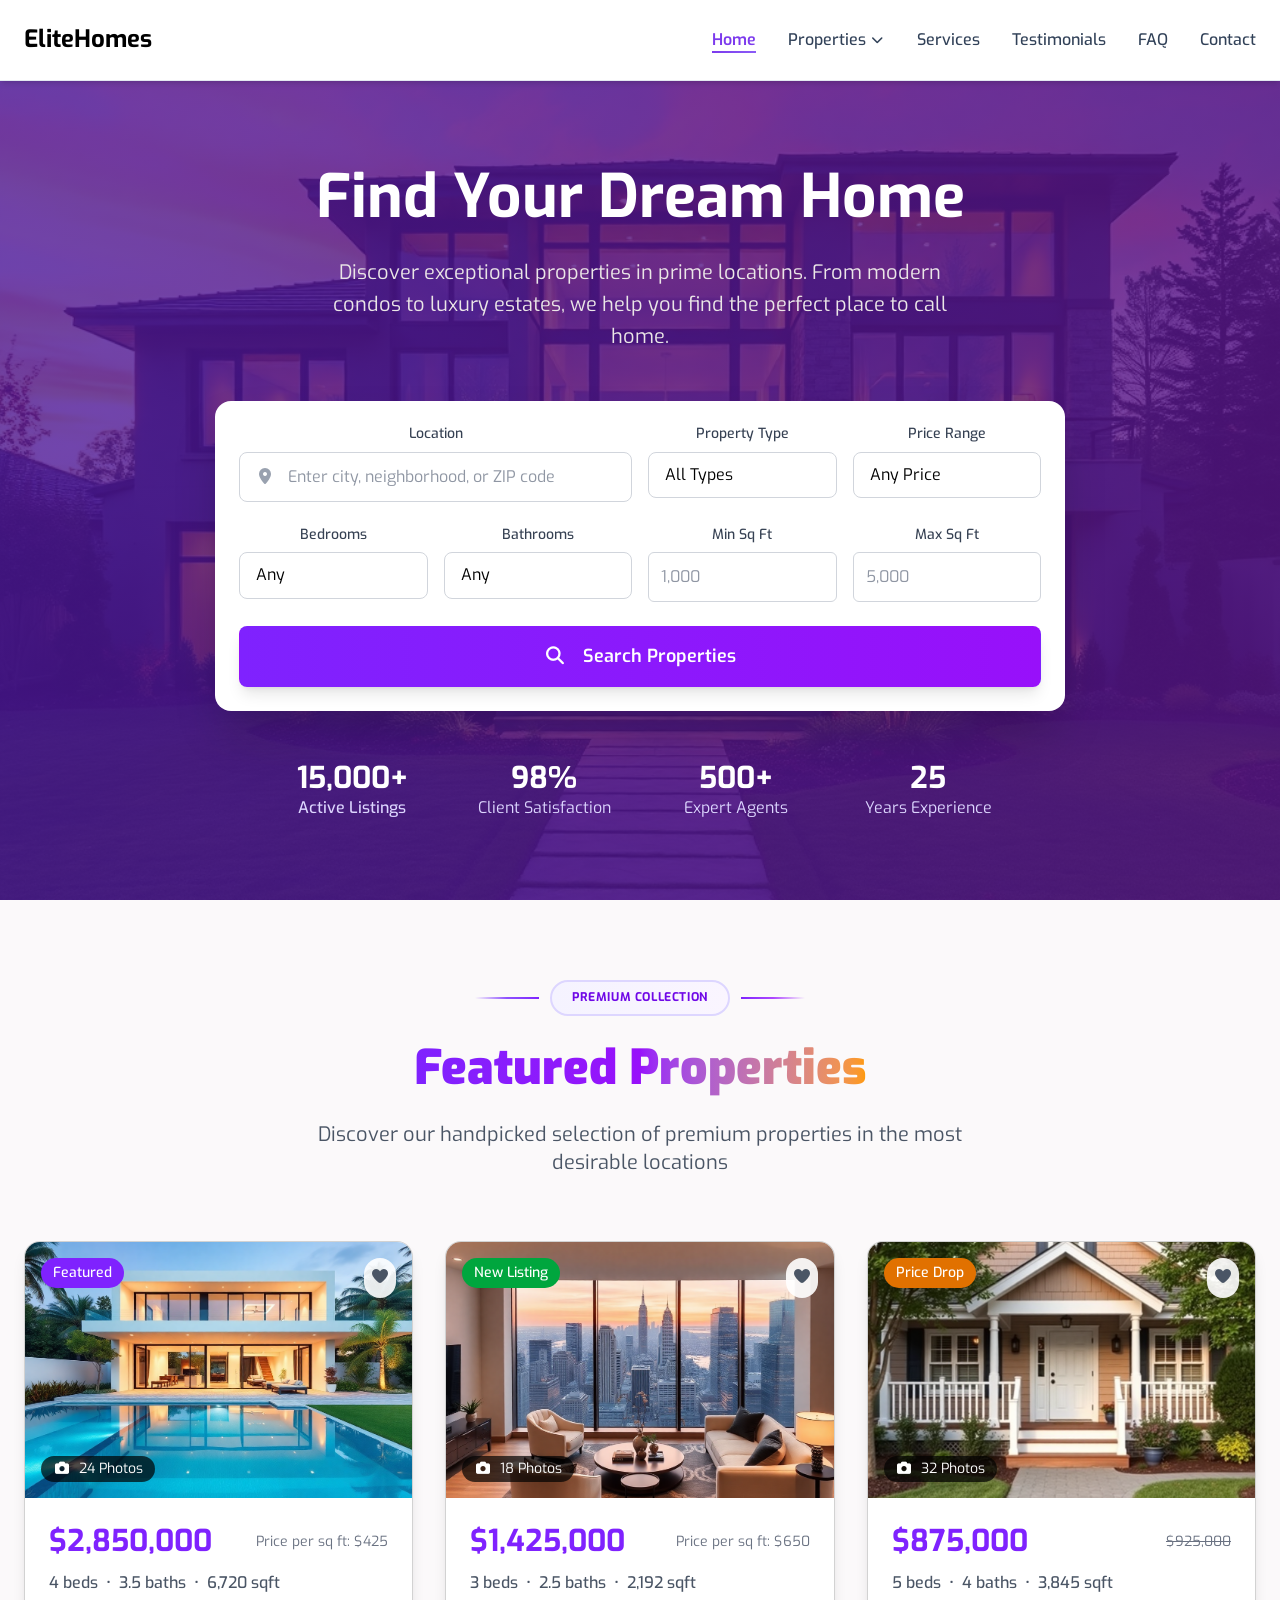
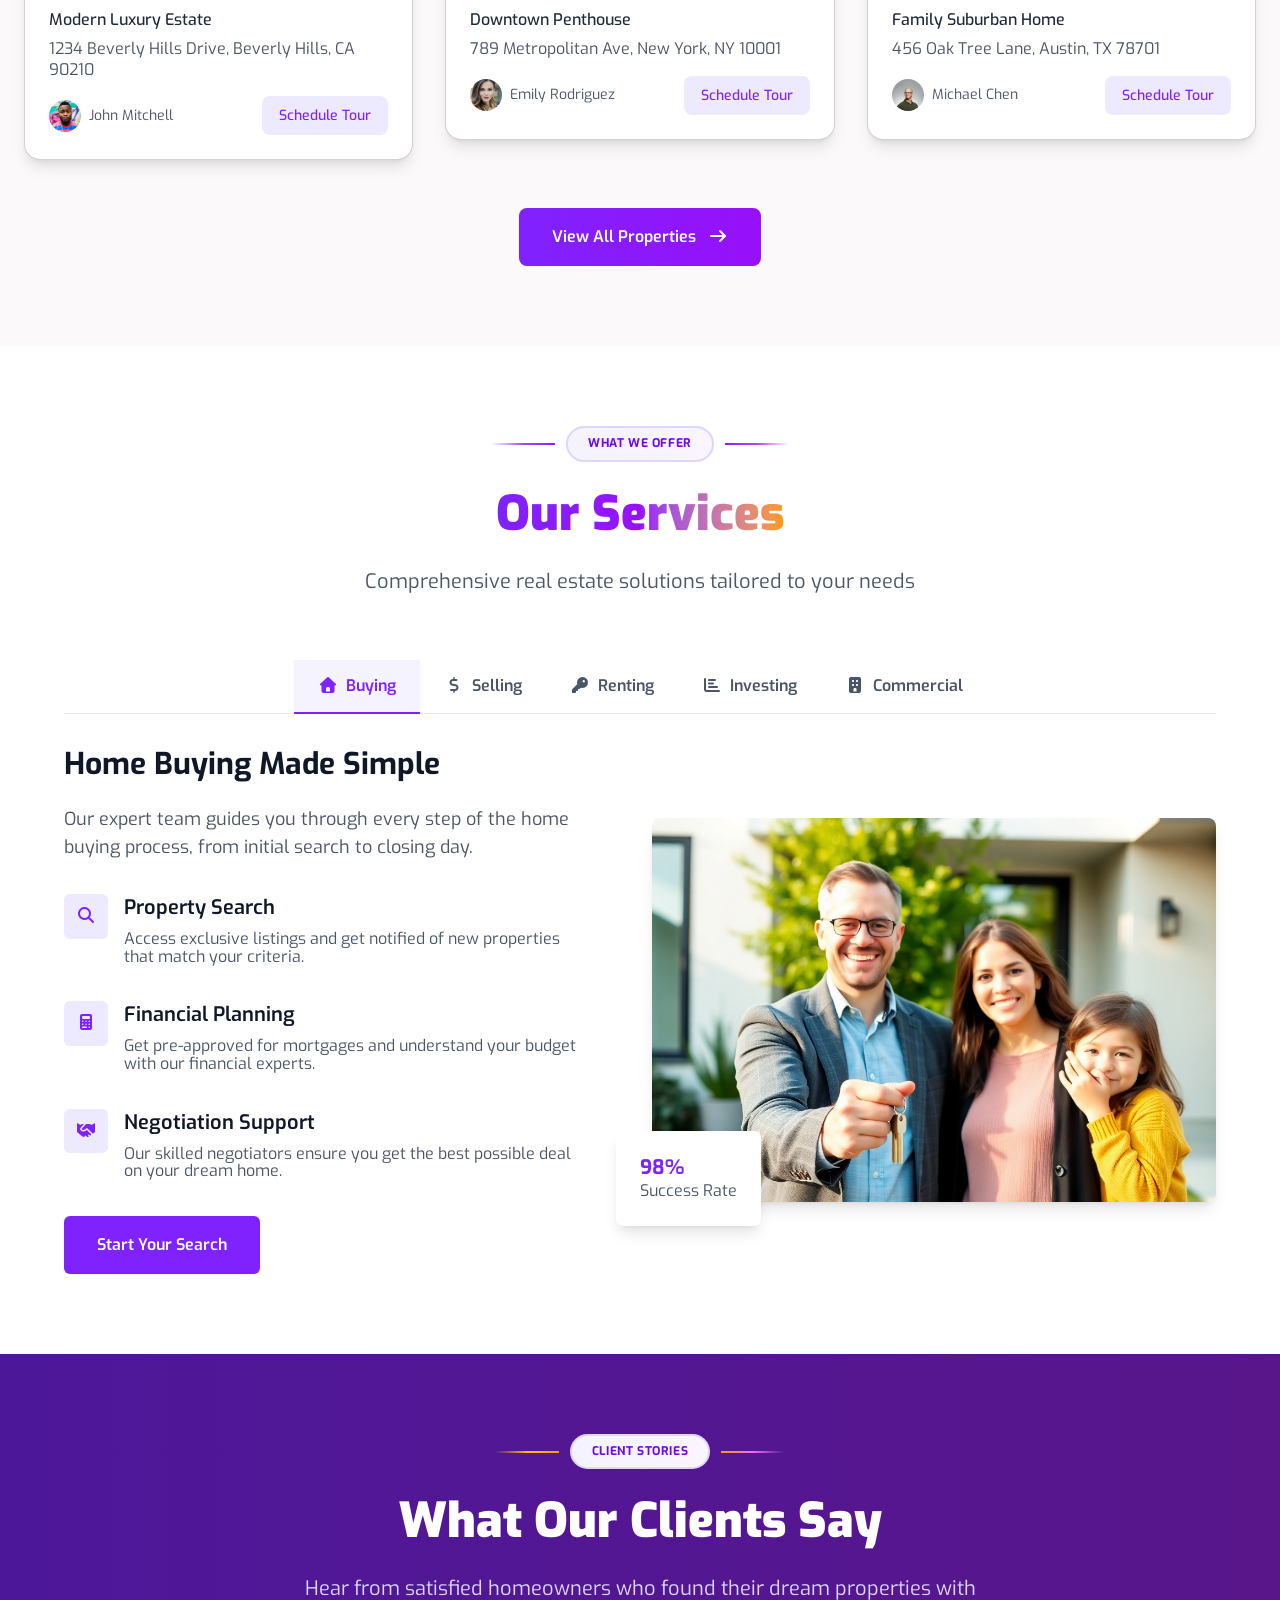
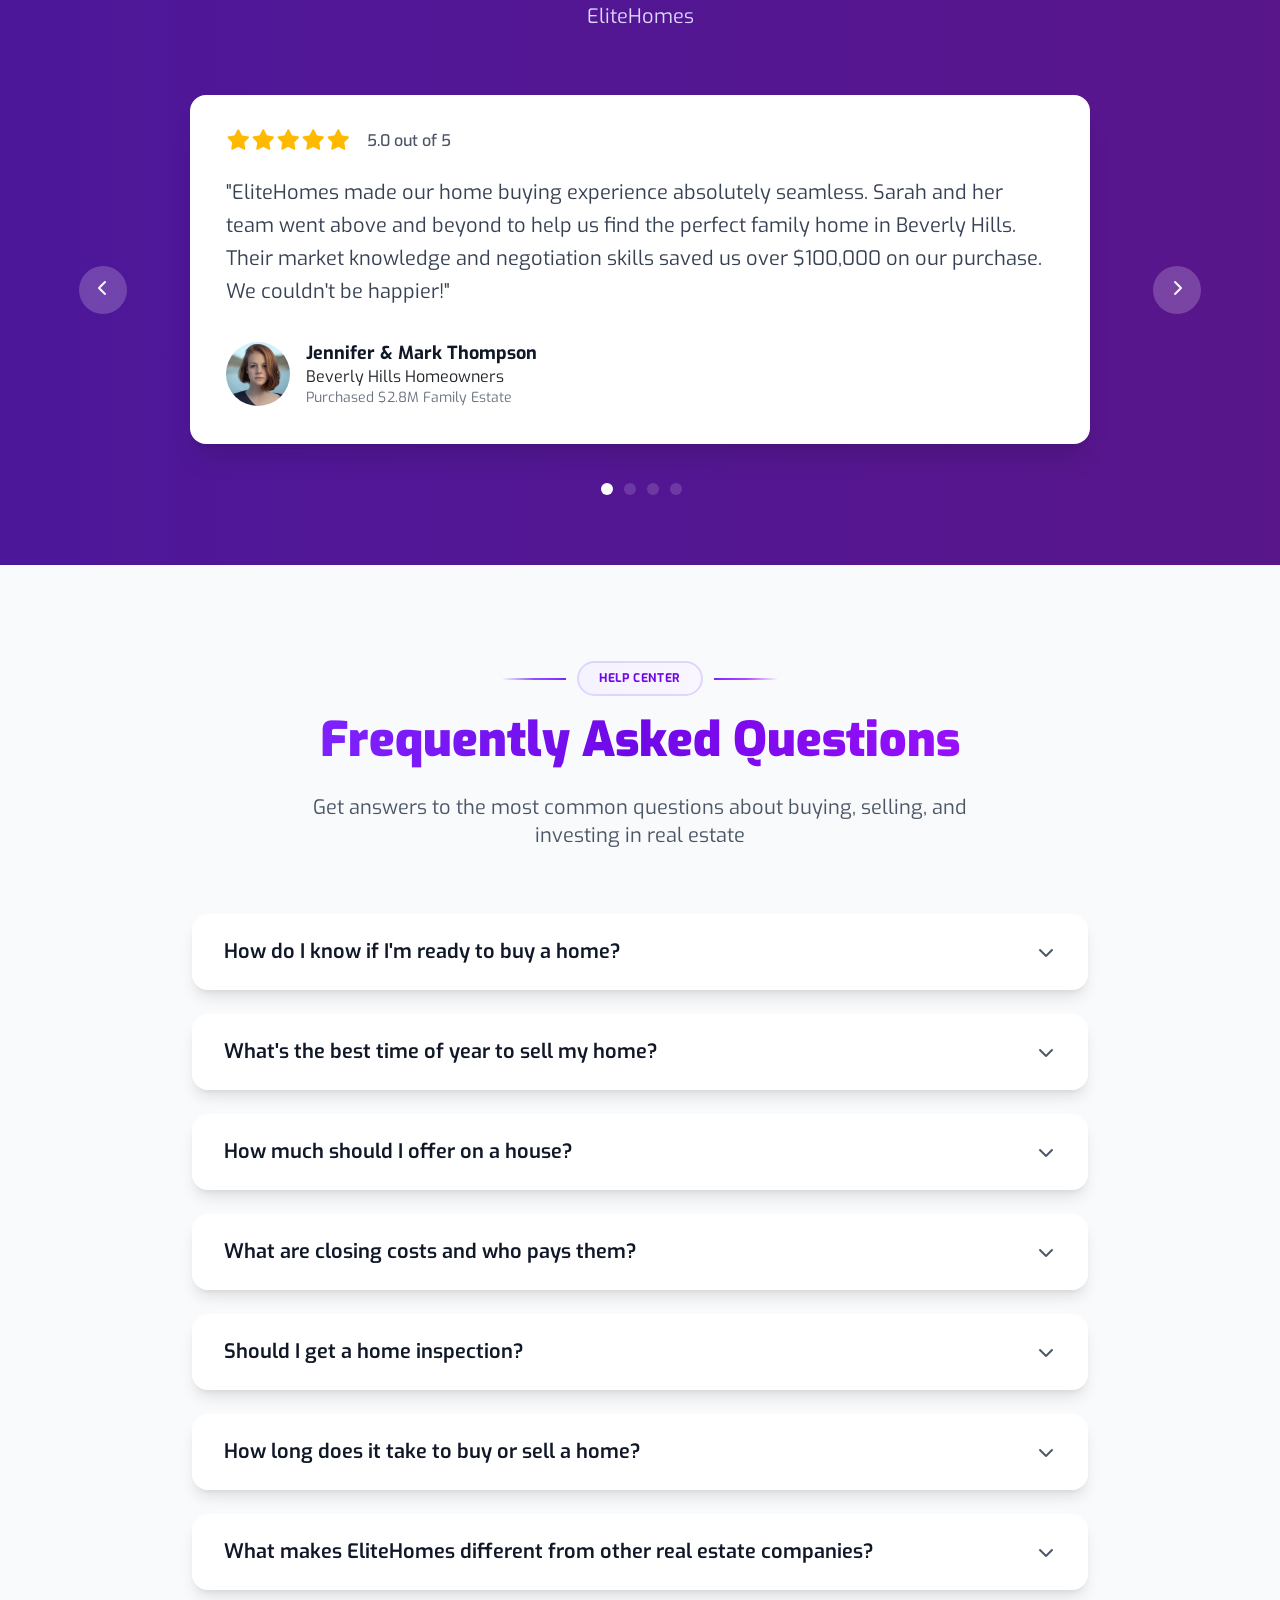
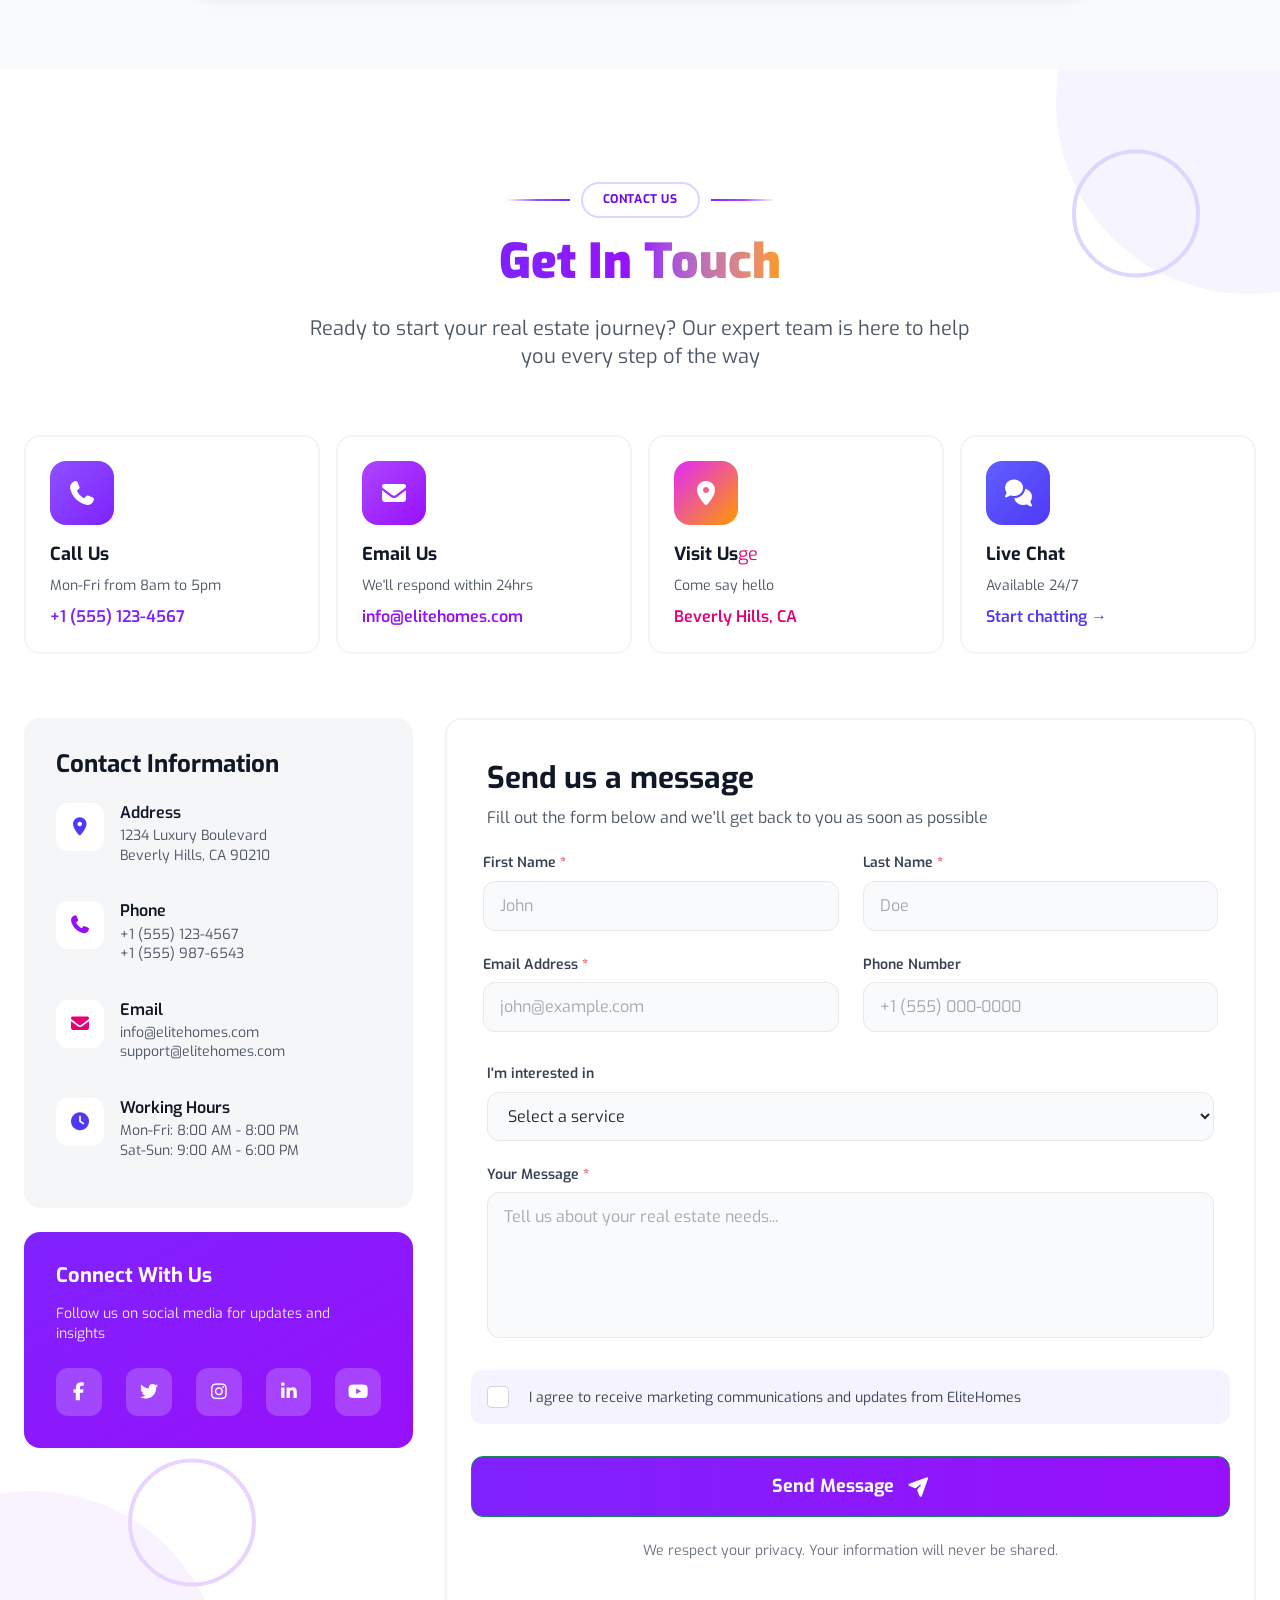
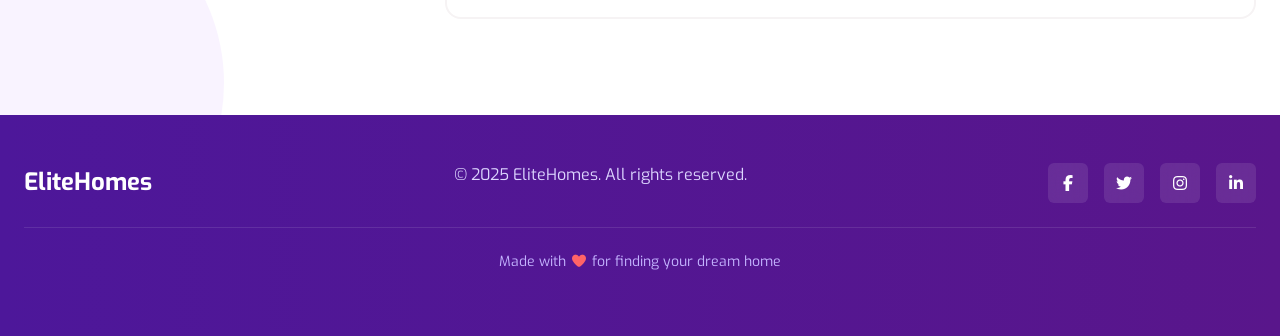
==== commit 36fb4320: "second-commit" ====
--- a/index.html
+++ b/index.html
@@ -49,203 +49,9 @@
                 Properties
                 <i
                   class="fa-solid fa-chevron-down ms-1"
-                  style="font-size: 0.75rem"
+                  style="font-size: 12px"
                 ></i>
               </a>
-
-              <div class="dropdown-menu w-100 mega-menu p-4 border-0 shadow">
-                <div class="container-fluid">
-                  <div class="row">
-                    <div class="col-lg-3 mb-3">
-                      <h6 class="fw-bold mb-4 text-dark">
-                        Featured Properties
-                      </h6>
-
-                      <div class="d-flex align-items-center mb-3">
-                        <img
-                          src="https://images.unsplash.com/photo-1600596542815-ffad4c1539a9?w=100&h=100&fit=crop"
-                          alt="Villa"
-                          class="rounded object-fit-cover"
-                          style="width: 60px; height: 60px"
-                        />
-                        <div class="ms-3">
-                          <h6 class="mb-1 fw-bold fs-6 text-dark">
-                            Luxury Villa
-                          </h6>
-                          <small class="text-muted" style="font-size: 0.8rem"
-                            >$2.5M • 5 beds • 4 baths</small
-                          >
-                        </div>
-                      </div>
-
-                      <div class="d-flex align-items-center">
-                        <img
-                          src="https://images.unsplash.com/photo-1512917774080-9991f1c4c750?w=100&h=100&fit=crop"
-                          alt="Apartment"
-                          class="rounded object-fit-cover"
-                          style="width: 60px; height: 60px"
-                        />
-                        <div class="ms-3">
-                          <h6 class="mb-1 fw-bold fs-6 text-dark">
-                            Modern Apartment
-                          </h6>
-                          <small class="text-muted" style="font-size: 0.8rem"
-                            >$850K • 2 beds • 2 baths</small
-                          >
-                        </div>
-                      </div>
-                    </div>
-
-                    <div class="col-lg-3 mb-3">
-                      <h6 class="fw-bold mb-4 text-dark">Property Types</h6>
-                      <ul class="list-unstyled">
-                        <li class="mb-3">
-                          <a
-                            href="#"
-                            class="text-decoration-none text-muted mega-link"
-                            ><i class="fa-solid fa-house fa-fw me-2"></i> Single
-                            Family Homes</a
-                          >
-                        </li>
-                        <li class="mb-3">
-                          <a
-                            href="#"
-                            class="text-decoration-none text-muted mega-link"
-                            ><i class="fa-solid fa-building fa-fw me-2"></i>
-                            Apartments</a
-                          >
-                        </li>
-                        <li class="mb-3">
-                          <a
-                            href="#"
-                            class="text-decoration-none text-muted mega-link"
-                            ><i class="fa-solid fa-hotel fa-fw me-2"></i>
-                            Condominiums</a
-                          >
-                        </li>
-                        <li class="mb-3">
-                          <a
-                            href="#"
-                            class="text-decoration-none text-muted mega-link"
-                            ><i class="fa-solid fa-store fa-fw me-2"></i>
-                            Commercial</a
-                          >
-                        </li>
-                        <li class="mb-3">
-                          <a
-                            href="#"
-                            class="text-decoration-none text-muted mega-link"
-                            ><i class="fa-solid fa-tree fa-fw me-2"></i> Land &
-                            Lots</a
-                          >
-                        </li>
-                      </ul>
-                    </div>
-
-                    <div class="col-lg-3 mb-3">
-                      <h6 class="fw-bold mb-4 text-dark">Popular Locations</h6>
-
-                      <div
-                        class="location-card rounded mb-2 d-flex flex-column justify-content-center px-3"
-                        style="
-                          background-image: url(&quot;https://images.unsplash.com/photo-1496442226666-8d4d0e62e6e9?w=400&h=100&fit=crop&quot;);
-                        "
-                      >
-                        <div class="location-overlay"></div>
-                        <h6
-                          class="fw-bold text-white mb-0 position-relative z-1"
-                        >
-                          New York
-                        </h6>
-                        <small class="text-white-50 position-relative z-1"
-                          >2,145 Properties</small
-                        >
-                      </div>
-
-                      <div
-                        class="location-card rounded mb-2 d-flex flex-column justify-content-center px-3"
-                        style="
-                          background-image: url(&quot;https://images.unsplash.com/photo-1580659324424-654a9d701460?w=400&h=100&fit=crop&quot;);
-                        "
-                      >
-                        <div class="location-overlay"></div>
-                        <h6
-                          class="fw-bold text-white mb-0 position-relative z-1"
-                        >
-                          Los Angeles
-                        </h6>
-                        <small class="text-white-50 position-relative z-1"
-                          >1,873 Properties</small
-                        >
-                      </div>
-
-                      <div
-                        class="location-card rounded mb-2 d-flex flex-column justify-content-center px-3"
-                        style="
-                          background-image: url(&quot;https://images.unsplash.com/photo-1533106497176-45ae19e68ba2?w=400&h=100&fit=crop&quot;);
-                        "
-                      >
-                        <div class="location-overlay"></div>
-                        <h6
-                          class="fw-bold text-white mb-0 position-relative z-1"
-                        >
-                          Miami
-                        </h6>
-                        <small class="text-white-50 position-relative z-1"
-                          >1,526 Properties</small
-                        >
-                      </div>
-                    </div>
-
-                    <div class="col-lg-3 mb-3">
-                      <h6 class="fw-bold mb-4 text-dark">Resources</h6>
-
-                      <div class="resource-card mb-3 p-3 rounded">
-                        <div class="d-flex align-items-center mb-2">
-                          <div
-                            class="icon-box bg-purple-light text-purple rounded d-flex align-items-center justify-content-center me-2"
-                          >
-                            <i class="fa-solid fa-book-open"></i>
-                          </div>
-                          <h6 class="fw-bold mb-0 text-dark">Buying Guide</h6>
-                        </div>
-                        <p class="text-muted mb-2" style="font-size: 0.85rem">
-                          Essential tips and strategies for first-time
-                          homebuyers
-                        </p>
-                        <a
-                          href="#"
-                          class="text-purple text-decoration-none fw-bold"
-                          style="font-size: 0.85rem"
-                          >Learn More <i class="fa-solid fa-arrow-right"></i
-                        ></a>
-                      </div>
-
-                      <div class="resource-card mb-3 p-3 rounded">
-                        <div class="d-flex align-items-center mb-2">
-                          <div
-                            class="icon-box bg-green-light text-green rounded d-flex align-items-center justify-content-center me-2"
-                          >
-                            <i class="fa-solid fa-chart-line"></i>
-                          </div>
-                          <h6 class="fw-bold mb-0 text-dark">
-                            Investment Tips
-                          </h6>
-                        </div>
-                        <p class="text-muted mb-2" style="font-size: 0.85rem">
-                          Smart strategies for property investment success
-                        </p>
-                        <a
-                          href="#"
-                          class="text-green text-decoration-none fw-bold"
-                          style="font-size: 0.85rem"
-                          >Learn More <i class="fa-solid fa-arrow-right"></i
-                        ></a>
-                      </div>
-                    </div>
-                  </div>
-                </div>
-              </div>
             </li>
             <li class="nav-item">
               <a class="nav-link" href="#services">Services</a>
@@ -691,7 +497,7 @@
                 class="nav-link"
                 id="tab-commercial"
                 data-bs-toggle="pill"
-                data-bs-target="#commercial"
+                data-bs-target="#commerical"
                 type="button"
                 role="tab"
               >
@@ -699,386 +505,398 @@
               </button>
             </li>
           </ul>
-          <div
-            class="tab-pane fade show active"
-            id="buying"
-            role="tabpanel"
-            tabindex="0"
-          >
-            <div class="row align-items-center">
-              <div class="col-lg-6 buying-content mb-5 mb-lg-0 pe-lg-5">
-                <div>
-                  <h3 class="fw-bold mb-4">Home Buying Made Simple</h3>
-                  <p>
-                    Our expert team guides you through every step of the home
-                    buying process, from initial search to closing day.
-                  </p>
-                  <div class="content-info">
-                    <div class="d-flex align-items-start mb-1">
-                      <div class="service-icon me-3 rounded-2">
-                        <i class="fa-solid fa-magnifying-glass"></i>
-                      </div>
-                      <div class="service-content">
-                        <h4 class="mb-2 fs-5">Property Search</h4>
-                        <p>
-                          Access exclusive listings and get notified of new
-                          properties that match your criteria.
-                        </p>
-                      </div>
-                    </div>
-                    <div class="d-flex align-items-start mb-1">
-                      <div class="service-icon me-3 rounded-2">
-                        <i class="fa-solid fa-calculator"></i>
-                      </div>
-                      <div class="service-content">
-                        <h4 class="mb-2 fs-5">Financial Planning</h4>
-                        <p>
-                          Get pre-approved for mortgages and understand your
-                          budget with our financial experts.
-                        </p>
-                      </div>
-                    </div>
-                    <div class="d-flex align-items-start mb-1">
-                      <div class="service-icon me-3 rounded-2">
-                        <i class="fa-solid fa-handshake"></i>
-                      </div>
-                      <div class="service-content">
-                        <h4 class="mb-2 fs-5">Negotiation Support</h4>
-                        <p class="mb-0">
-                          Our skilled negotiators ensure you get the best
-                          possible deal on your dream home.
-                        </p>
-                      </div>
-                    </div>
-                  </div>
-                  <button
-                    class="btn btn-search search-button text-white rounded-2"
-                  >
-                    Start Your Search
-                  </button>
-                </div>
-              </div>
+          <div class="tab-content">
+            <div
+              class="tab-pane fade show active"
+              id="buying"
+              role="tabpanel"
+              tabindex="0"
+            >
+              <div class="row align-items-center">
+                <div class="col-lg-6 buying-content mb-5 mb-lg-0 pe-lg-5">
+                  <div>
+                    <h3 class="fw-bold mb-4">Home Buying Made Simple</h3>
+                    <p>
+                      Our expert team guides you through every step of the home
+                      buying process, from initial search to closing day.
+                    </p>
+                    <div class="content-info">
+                      <div class="d-flex align-items-start mb-1">
+                        <div class="service-icon me-3 rounded-2">
+                          <i class="fa-solid fa-magnifying-glass"></i>
+                        </div>
+                        <div class="service-content">
+                          <h4 class="mb-2 fs-5">Property Search</h4>
+                          <p>
+                            Access exclusive listings and get notified of new
+                            properties that match your criteria.
+                          </p>
+                        </div>
+                      </div>
+                      <div class="d-flex align-items-start mb-1">
+                        <div class="service-icon me-3 rounded-2">
+                          <i class="fa-solid fa-calculator"></i>
+                        </div>
+                        <div class="service-content">
+                          <h4 class="mb-2 fs-5">Financial Planning</h4>
+                          <p>
+                            Get pre-approved for mortgages and understand your
+                            budget with our financial experts.
+                          </p>
+                        </div>
+                      </div>
+                      <div class="d-flex align-items-start mb-1">
+                        <div class="service-icon me-3 rounded-2">
+                          <i class="fa-solid fa-handshake"></i>
+                        </div>
+                        <div class="service-content">
+                          <h4 class="mb-2 fs-5">Negotiation Support</h4>
+                          <p class="mb-0">
+                            Our skilled negotiators ensure you get the best
+                            possible deal on your dream home.
+                          </p>
+                        </div>
+                      </div>
+                    </div>
+                    <button
+                      class="btn btn-search search-button text-white rounded-2"
+                    >
+                      Start Your Search
+                    </button>
+                  </div>
+                </div>
 
-              <div class="col-lg-6 position-relative">
-                <div>
+                <div class="col-lg-6 position-relative">
                   <div>
-                    <img
-                      src="Images/services-img-1.png"
-                      class="object-fit-cover w-100 rounded-3"
-                      alt="Buying a house"
-                    />
-                  </div>
-                  <div
-                    class="service-badge position-absolute bg-white rounded-2 p-4"
-                  >
-                    <div class="fw-bold fs-5">98%</div>
-                    <div>Success Rate</div>
-                  </div>
-                </div>
-              </div>
-            </div>
-          </div>
-          <div class="tab-pane fade" id="selling" role="tabpanel" tabindex="0">
-            <div class="row align-items-center">
-              <div class="col-lg-6 buying-content mb-5 mb-lg-0 pe-lg-5">
-                <div>
-                  <h3 class="fw-bold mb-4">Home Buying Made Simple</h3>
-                  <p>
-                    Our expert team guides you through every step of the home
-                    buying process, from initial search to closing day.
-                  </p>
-                  <div class="content-info">
-                    <div class="d-flex align-items-start mb-1">
-                      <div class="service-icon me-3 rounded-2">
-                        <i class="fa-solid fa-magnifying-glass"></i>
-                      </div>
-                      <div class="service-content">
-                        <h4 class="mb-2 fs-5">Property Search</h4>
-                        <p>
-                          Access exclusive listings and get notified of new
-                          properties that match your criteria.
-                        </p>
-                      </div>
-                    </div>
-                    <div class="d-flex align-items-start mb-1">
-                      <div class="service-icon me-3 rounded-2">
-                        <i class="fa-solid fa-calculator"></i>
-                      </div>
-                      <div class="service-content">
-                        <h4 class="mb-2 fs-5">Financial Planning</h4>
-                        <p>
-                          Get pre-approved for mortgages and understand your
-                          budget with our financial experts.
-                        </p>
-                      </div>
-                    </div>
-                    <div class="d-flex align-items-start mb-1">
-                      <div class="service-icon me-3 rounded-2">
-                        <i class="fa-solid fa-handshake"></i>
-                      </div>
-                      <div class="service-content">
-                        <h4 class="mb-2 fs-5">Negotiation Support</h4>
-                        <p class="mb-0">
-                          Our skilled negotiators ensure you get the best
-                          possible deal on your dream home.
-                        </p>
-                      </div>
-                    </div>
-                  </div>
-                  <button
-                    class="btn btn-search search-button text-white rounded-2"
-                  >
-                    Start Your Search
-                  </button>
-                </div>
-              </div>
+                    <div>
+                      <img
+                        src="Images/services-img-1.png"
+                        class="object-fit-cover w-100 rounded-3"
+                        alt="Buying a house"
+                      />
+                    </div>
+                    <div
+                      class="service-badge position-absolute bg-white rounded-2 p-4"
+                    >
+                      <div class="fw-bold fs-5">98%</div>
+                      <div>Success Rate</div>
+                    </div>
+                  </div>
+                </div>
+              </div>
+            </div>
+            <div
+              class="tab-pane fade"
+              id="selling"
+              role="tabpanel"
+              tabindex="0"
+            >
+              <div class="row align-items-center">
+                <div class="col-lg-6 buying-content mb-5 mb-lg-0 pe-lg-5">
+                  <div>
+                    <h3 class="fw-bold mb-4">Home Buying Made Simple</h3>
+                    <p>
+                      Our expert team guides you through every step of the home
+                      buying process, from initial search to closing day.
+                    </p>
+                    <div class="content-info">
+                      <div class="d-flex align-items-start mb-1">
+                        <div class="service-icon me-3 rounded-2">
+                          <i class="fa-solid fa-magnifying-glass"></i>
+                        </div>
+                        <div class="service-content">
+                          <h4 class="mb-2 fs-5">Property Search</h4>
+                          <p>
+                            Access exclusive listings and get notified of new
+                            properties that match your criteria.
+                          </p>
+                        </div>
+                      </div>
+                      <div class="d-flex align-items-start mb-1">
+                        <div class="service-icon me-3 rounded-2">
+                          <i class="fa-solid fa-calculator"></i>
+                        </div>
+                        <div class="service-content">
+                          <h4 class="mb-2 fs-5">Financial Planning</h4>
+                          <p>
+                            Get pre-approved for mortgages and understand your
+                            budget with our financial experts.
+                          </p>
+                        </div>
+                      </div>
+                      <div class="d-flex align-items-start mb-1">
+                        <div class="service-icon me-3 rounded-2">
+                          <i class="fa-solid fa-handshake"></i>
+                        </div>
+                        <div class="service-content">
+                          <h4 class="mb-2 fs-5">Negotiation Support</h4>
+                          <p class="mb-0">
+                            Our skilled negotiators ensure you get the best
+                            possible deal on your dream home.
+                          </p>
+                        </div>
+                      </div>
+                    </div>
+                    <button
+                      class="btn btn-search search-button text-white rounded-2"
+                    >
+                      Start Your Search
+                    </button>
+                  </div>
+                </div>
 
-              <div class="col-lg-6 position-relative">
-                <div>
+                <div class="col-lg-6 position-relative">
                   <div>
-                    <img
-                      src="Images/services-img-1.png"
-                      class="object-fit-cover w-100 rounded-3"
-                      alt="Buying a house"
-                    />
-                  </div>
-                  <div
-                    class="service-badge position-absolute bg-white rounded-2 p-4"
-                  >
-                    <div class="fw-bold fs-5">98%</div>
-                    <div>Success Rate</div>
-                  </div>
-                </div>
-              </div>
-            </div>
-          </div>
-          <div class="tab-pane fade" id="renting" role="tabpanel" tabindex="0">
-            <div class="row align-items-center">
-              <div class="col-lg-6 buying-content mb-5 mb-lg-0 pe-lg-5">
-                <div>
-                  <h3 class="fw-bold mb-4">Home Buying Made Simple</h3>
-                  <p>
-                    Our expert team guides you through every step of the home
-                    buying process, from initial search to closing day.
-                  </p>
-                  <div class="content-info">
-                    <div class="d-flex align-items-start mb-1">
-                      <div class="service-icon me-3 rounded-2">
-                        <i class="fa-solid fa-magnifying-glass"></i>
-                      </div>
-                      <div class="service-content">
-                        <h4 class="mb-2 fs-5">Property Search</h4>
-                        <p>
-                          Access exclusive listings and get notified of new
-                          properties that match your criteria.
-                        </p>
-                      </div>
-                    </div>
-                    <div class="d-flex align-items-start mb-1">
-                      <div class="service-icon me-3 rounded-2">
-                        <i class="fa-solid fa-calculator"></i>
-                      </div>
-                      <div class="service-content">
-                        <h4 class="mb-2 fs-5">Financial Planning</h4>
-                        <p>
-                          Get pre-approved for mortgages and understand your
-                          budget with our financial experts.
-                        </p>
-                      </div>
-                    </div>
-                    <div class="d-flex align-items-start mb-1">
-                      <div class="service-icon me-3 rounded-2">
-                        <i class="fa-solid fa-handshake"></i>
-                      </div>
-                      <div class="service-content">
-                        <h4 class="mb-2 fs-5">Negotiation Support</h4>
-                        <p class="mb-0">
-                          Our skilled negotiators ensure you get the best
-                          possible deal on your dream home.
-                        </p>
-                      </div>
-                    </div>
-                  </div>
-                  <button
-                    class="btn btn-search search-button text-white rounded-2"
-                  >
-                    Start Your Search
-                  </button>
-                </div>
-              </div>
+                    <div>
+                      <img
+                        src="Images/services-img-1.png"
+                        class="object-fit-cover w-100 rounded-3"
+                        alt="Buying a house"
+                      />
+                    </div>
+                    <div
+                      class="service-badge position-absolute bg-white rounded-2 p-4"
+                    >
+                      <div class="fw-bold fs-5">98%</div>
+                      <div>Success Rate</div>
+                    </div>
+                  </div>
+                </div>
+              </div>
+            </div>
+            <div
+              class="tab-pane fade"
+              id="renting"
+              role="tabpanel"
+              tabindex="0"
+            >
+              <div class="row align-items-center">
+                <div class="col-lg-6 buying-content mb-5 mb-lg-0 pe-lg-5">
+                  <div>
+                    <h3 class="fw-bold mb-4">Home Buying Made Simple</h3>
+                    <p>
+                      Our expert team guides you through every step of the home
+                      buying process, from initial search to closing day.
+                    </p>
+                    <div class="content-info">
+                      <div class="d-flex align-items-start mb-1">
+                        <div class="service-icon me-3 rounded-2">
+                          <i class="fa-solid fa-magnifying-glass"></i>
+                        </div>
+                        <div class="service-content">
+                          <h4 class="mb-2 fs-5">Property Search</h4>
+                          <p>
+                            Access exclusive listings and get notified of new
+                            properties that match your criteria.
+                          </p>
+                        </div>
+                      </div>
+                      <div class="d-flex align-items-start mb-1">
+                        <div class="service-icon me-3 rounded-2">
+                          <i class="fa-solid fa-calculator"></i>
+                        </div>
+                        <div class="service-content">
+                          <h4 class="mb-2 fs-5">Financial Planning</h4>
+                          <p>
+                            Get pre-approved for mortgages and understand your
+                            budget with our financial experts.
+                          </p>
+                        </div>
+                      </div>
+                      <div class="d-flex align-items-start mb-1">
+                        <div class="service-icon me-3 rounded-2">
+                          <i class="fa-solid fa-handshake"></i>
+                        </div>
+                        <div class="service-content">
+                          <h4 class="mb-2 fs-5">Negotiation Support</h4>
+                          <p class="mb-0">
+                            Our skilled negotiators ensure you get the best
+                            possible deal on your dream home.
+                          </p>
+                        </div>
+                      </div>
+                    </div>
+                    <button
+                      class="btn btn-search search-button text-white rounded-2"
+                    >
+                      Start Your Search
+                    </button>
+                  </div>
+                </div>
 
-              <div class="col-lg-6 position-relative">
-                <div>
+                <div class="col-lg-6 position-relative">
                   <div>
-                    <img
-                      src="Images/services-img-1.png"
-                      class="object-fit-cover w-100 rounded-3"
-                      alt="Buying a house"
-                    />
-                  </div>
-                  <div
-                    class="service-badge position-absolute bg-white rounded-2 p-4"
-                  >
-                    <div class="fw-bold fs-5">98%</div>
-                    <div>Success Rate</div>
-                  </div>
-                </div>
-              </div>
-            </div>
-          </div>
-          <div
-            class="tab-pane fade"
-            id="investing"
-            role="tabpanel"
-            tabindex="0"
-          >
-            <div class="row align-items-center">
-              <div class="col-lg-6 buying-content mb-5 mb-lg-0 pe-lg-5">
-                <div>
-                  <h3 class="fw-bold mb-4">Home Buying Made Simple</h3>
-                  <p>
-                    Our expert team guides you through every step of the home
-                    buying process, from initial search to closing day.
-                  </p>
-                  <div class="content-info">
-                    <div class="d-flex align-items-start mb-1">
-                      <div class="service-icon me-3 rounded-2">
-                        <i class="fa-solid fa-magnifying-glass"></i>
-                      </div>
-                      <div class="service-content">
-                        <h4 class="mb-2 fs-5">Property Search</h4>
-                        <p>
-                          Access exclusive listings and get notified of new
-                          properties that match your criteria.
-                        </p>
-                      </div>
-                    </div>
-                    <div class="d-flex align-items-start mb-1">
-                      <div class="service-icon me-3 rounded-2">
-                        <i class="fa-solid fa-calculator"></i>
-                      </div>
-                      <div class="service-content">
-                        <h4 class="mb-2 fs-5">Financial Planning</h4>
-                        <p>
-                          Get pre-approved for mortgages and understand your
-                          budget with our financial experts.
-                        </p>
-                      </div>
-                    </div>
-                    <div class="d-flex align-items-start mb-1">
-                      <div class="service-icon me-3 rounded-2">
-                        <i class="fa-solid fa-handshake"></i>
-                      </div>
-                      <div class="service-content">
-                        <h4 class="mb-2 fs-5">Negotiation Support</h4>
-                        <p class="mb-0">
-                          Our skilled negotiators ensure you get the best
-                          possible deal on your dream home.
-                        </p>
-                      </div>
-                    </div>
-                  </div>
-                  <button
-                    class="btn btn-search search-button text-white rounded-2"
-                  >
-                    Start Your Search
-                  </button>
-                </div>
-              </div>
+                    <div>
+                      <img
+                        src="Images/services-img-1.png"
+                        class="object-fit-cover w-100 rounded-3"
+                        alt="Buying a house"
+                      />
+                    </div>
+                    <div
+                      class="service-badge position-absolute bg-white rounded-2 p-4"
+                    >
+                      <div class="fw-bold fs-5">98%</div>
+                      <div>Success Rate</div>
+                    </div>
+                  </div>
+                </div>
+              </div>
+            </div>
+            <div
+              class="tab-pane fade"
+              id="investing"
+              role="tabpanel"
+              tabindex="0"
+            >
+              <div class="row align-items-center">
+                <div class="col-lg-6 buying-content mb-5 mb-lg-0 pe-lg-5">
+                  <div>
+                    <h3 class="fw-bold mb-4">Home Buying Made Simple</h3>
+                    <p>
+                      Our expert team guides you through every step of the home
+                      buying process, from initial search to closing day.
+                    </p>
+                    <div class="content-info">
+                      <div class="d-flex align-items-start mb-1">
+                        <div class="service-icon me-3 rounded-2">
+                          <i class="fa-solid fa-magnifying-glass"></i>
+                        </div>
+                        <div class="service-content">
+                          <h4 class="mb-2 fs-5">Property Search</h4>
+                          <p>
+                            Access exclusive listings and get notified of new
+                            properties that match your criteria.
+                          </p>
+                        </div>
+                      </div>
+                      <div class="d-flex align-items-start mb-1">
+                        <div class="service-icon me-3 rounded-2">
+                          <i class="fa-solid fa-calculator"></i>
+                        </div>
+                        <div class="service-content">
+                          <h4 class="mb-2 fs-5">Financial Planning</h4>
+                          <p>
+                            Get pre-approved for mortgages and understand your
+                            budget with our financial experts.
+                          </p>
+                        </div>
+                      </div>
+                      <div class="d-flex align-items-start mb-1">
+                        <div class="service-icon me-3 rounded-2">
+                          <i class="fa-solid fa-handshake"></i>
+                        </div>
+                        <div class="service-content">
+                          <h4 class="mb-2 fs-5">Negotiation Support</h4>
+                          <p class="mb-0">
+                            Our skilled negotiators ensure you get the best
+                            possible deal on your dream home.
+                          </p>
+                        </div>
+                      </div>
+                    </div>
+                    <button
+                      class="btn btn-search search-button text-white rounded-2"
+                    >
+                      Start Your Search
+                    </button>
+                  </div>
+                </div>
 
-              <div class="col-lg-6 position-relative">
-                <div>
+                <div class="col-lg-6 position-relative">
                   <div>
-                    <img
-                      src="Images/services-img-1.png"
-                      class="object-fit-cover w-100 rounded-3"
-                      alt="Buying a house"
-                    />
-                  </div>
-                  <div
-                    class="service-badge position-absolute bg-white rounded-2 p-4"
-                  >
-                    <div class="fw-bold fs-5">98%</div>
-                    <div>Success Rate</div>
-                  </div>
-                </div>
-              </div>
-            </div>
-          </div>
-          <div
-            class="tab-pane fade"
-            id="commerical"
-            role="tabpanel"
-            tabindex="0"
-          >
-            <div class="row align-items-center">
-              <div class="col-lg-6 buying-content mb-5 mb-lg-0 pe-lg-5">
-                <div>
-                  <h3 class="fw-bold mb-4">Commercial Real Estate</h3>
-                  <p>
-                    Expert commercial real estate services for businesses,
-                    investors, and developers.
-                  </p>
-                  <div class="content-info">
-                    <div class="d-flex align-items-start mb-1">
-                      <div class="service-icon me-3 rounded-2">
-                        <i class="fa-solid fa-magnifying-glass"></i>
-                      </div>
-                      <div class="service-content">
-                        <h4 class="mb-2 fs-5">Office Spaces</h4>
-                        <p>
-                          Prime office locations for businesses of all sizes and
-                          industries.
-                        </p>
-                      </div>
-                    </div>
-                    <div class="d-flex align-items-start mb-1">
-                      <div class="service-icon me-3 rounded-2">
-                        <i class="fa-solid fa-calculator"></i>
-                      </div>
-                      <div class="service-content">
-                        <h4 class="mb-2 fs-5">Industrial Properties</h4>
-                        <p>
-                          Warehouses, manufacturing facilities, and distribution
-                          centers
-                        </p>
-                      </div>
-                    </div>
-                    <div class="d-flex align-items-start mb-1">
-                      <div class="service-icon me-3 rounded-2">
-                        <i class="fa-solid fa-handshake"></i>
-                      </div>
-                      <div class="service-content">
-                        <h4 class="mb-2 fs-5">Retail Spaces</h4>
-                        <p class="mb-0">
-                          High-traffic retail locations and shopping center
-                          opportunities.
-                        </p>
-                      </div>
-                    </div>
-                  </div>
-                  <button
-                    class="btn btn-search search-button text-white rounded-2"
-                  >
-                    Start Your Search
-                  </button>
-                </div>
-              </div>
+                    <div>
+                      <img
+                        src="Images/services-img-1.png"
+                        class="object-fit-cover w-100 rounded-3"
+                        alt="Buying a house"
+                      />
+                    </div>
+                    <div
+                      class="service-badge position-absolute bg-white rounded-2 p-4"
+                    >
+                      <div class="fw-bold fs-5">98%</div>
+                      <div>Success Rate</div>
+                    </div>
+                  </div>
+                </div>
+              </div>
+            </div>
+            <div
+              class="tab-pane fade"
+              id="commerical"
+              role="tabpanel"
+              tabindex="0"
+            >
+              <div class="row align-items-center">
+                <div class="col-lg-6 buying-content mb-5 mb-lg-0 pe-lg-5">
+                  <div>
+                    <h3 class="fw-bold mb-4">Commercial Real Estate</h3>
+                    <p>
+                      Expert commercial real estate services for businesses,
+                      investors, and developers.
+                    </p>
+                    <div class="content-info">
+                      <div class="d-flex align-items-start mb-1">
+                        <div class="service-icon me-3 rounded-2">
+                          <i class="fa-solid fa-magnifying-glass"></i>
+                        </div>
+                        <div class="service-content">
+                          <h4 class="mb-2 fs-5">Office Spaces</h4>
+                          <p>
+                            Prime office locations for businesses of all sizes
+                            and industries.
+                          </p>
+                        </div>
+                      </div>
+                      <div class="d-flex align-items-start mb-1">
+                        <div class="service-icon me-3 rounded-2">
+                          <i class="fa-solid fa-calculator"></i>
+                        </div>
+                        <div class="service-content">
+                          <h4 class="mb-2 fs-5">Industrial Properties</h4>
+                          <p>
+                            Warehouses, manufacturing facilities, and
+                            distribution centers
+                          </p>
+                        </div>
+                      </div>
+                      <div class="d-flex align-items-start mb-1">
+                        <div class="service-icon me-3 rounded-2">
+                          <i class="fa-solid fa-handshake"></i>
+                        </div>
+                        <div class="service-content">
+                          <h4 class="mb-2 fs-5">Retail Spaces</h4>
+                          <p class="mb-0">
+                            High-traffic retail locations and shopping center
+                            opportunities.
+                          </p>
+                        </div>
+                      </div>
+                    </div>
+                    <button
+                      class="btn btn-search search-button text-white rounded-2"
+                    >
+                      Start Your Search
+                    </button>
+                  </div>
+                </div>
 
-              <div class="col-lg-6 position-relative">
-                <div>
+                <div class="col-lg-6 position-relative">
                   <div>
-                    <img
-                      src="Images/services-img-1.png"
-                      class="object-fit-cover w-100 rounded-3"
-                      alt="Buying a house"
-                    />
-                  </div>
-                  <div
-                    class="service-badge position-absolute bg-white rounded-2 p-4"
-                  >
-                    <div class="fw-bold fs-5">98%</div>
-                    <div>Success Rate</div>
+                    <div>
+                      <img
+                        src="Images/services-img-1.png"
+                        class="object-fit-cover w-100 rounded-3"
+                        alt="Buying a house"
+                      />
+                    </div>
+                    <div
+                      class="service-badge position-absolute bg-white rounded-2 p-4"
+                    >
+                      <div class="fw-bold fs-5">98%</div>
+                      <div>Success Rate</div>
+                    </div>
                   </div>
                 </div>
               </div>
@@ -1258,7 +1076,7 @@
               </div>
             </div>
             <button
-              class="carousel-control-prev slider-prev-btn d-block rounded-circle"
+              class="carousel-control-prev slider-prev-btn d-none d-lg-block rounded-circle"
               type="button"
               data-bs-target="#testimonialCarousel"
               data-bs-slide="prev"
@@ -1268,7 +1086,7 @@
               ></span>
             </button>
             <button
-              class="carousel-control-next slider-next-btn d-block rounded-circle"
+              class="carousel-control-next slider-next-btn d-none d-lg-block rounded-circle"
               type="button"
               data-bs-target="#testimonialCarousel"
               data-bs-slide="next"
@@ -1337,7 +1155,9 @@
                   aria-controls="collapseOne"
                 >
                   How do I know if I'm ready to buy a home?
-                  <i class="fa-solid fa-chevron-down ms-auto custom-arrow"></i>
+                  <i
+                    class="fa-solid fa-chevron-up ms-auto arrow-top-bottom"
+                  ></i>
                 </button>
               </h2>
               <div
@@ -1366,6 +1186,9 @@
                   aria-controls="collapseTwo"
                 >
                   What's the best time of year to sell my home?
+                  <i
+                    class="fa-solid fa-chevron-up ms-auto arrow-top-bottom"
+                  ></i>
                 </button>
               </h2>
               <div
@@ -1394,6 +1217,9 @@
                   aria-controls="collapseThree"
                 >
                   How much should I offer on a house?
+                  <i
+                    class="fa-solid fa-chevron-up ms-auto arrow-top-bottom"
+                  ></i>
                 </button>
               </h2>
               <div
@@ -1422,6 +1248,9 @@
                   aria-controls="collapseFour"
                 >
                   What are closing costs and who pays them?
+                  <i
+                    class="fa-solid fa-chevron-up ms-auto arrow-top-bottom"
+                  ></i>
                 </button>
               </h2>
               <div
@@ -1450,6 +1279,9 @@
                   aria-controls="collapseFive"
                 >
                   Should I get a home inspection?
+                  <i
+                    class="fa-solid fa-chevron-up ms-auto arrow-top-bottom"
+                  ></i>
                 </button>
               </h2>
               <div
@@ -1477,6 +1309,9 @@
                   aria-controls="collapseSix"
                 >
                   How long does it take to buy or sell a home?
+                  <i
+                    class="fa-solid fa-chevron-up ms-auto arrow-top-bottom"
+                  ></i>
                 </button>
               </h2>
               <div
@@ -1507,6 +1342,9 @@
                 >
                   What makes EliteHomes different from other real estate
                   companies?
+                  <i
+                    class="fa-solid fa-chevron-up ms-auto arrow-top-bottom"
+                  ></i>
                 </button>
               </h2>
               <div
@@ -1533,12 +1371,22 @@
       class="contact bg-white overflow-hidden position-relative"
       id="contact"
     >
+      <div class="circles d-none d-lg-block position-absolute overflow-hidden">
+        <div class="circle-1 position-absolute rounded-circle opacity-50"></div>
+        <div class="circle-2 position-absolute rounded-circle opacity-50"></div>
+        <div class="half-circle w-100 h-100 left-50 top-50 position-absolute">
+          <div class="half-circle-1 position-absolute rounded-circle"></div>
+          <div class="half-circle-2 position-absolute rounded-circle"></div>
+        </div>
+      </div>
       <div class="section-container mx-auto px-4 position-relative">
         <div class="section-header text-center">
           <div
             class="header-box d-inline-flex mt-3 align-items-center position-relative"
           >
-            <span class="text-uppercase fw-bold rounded-pill">Contact Us</span>
+            <span class="text-uppercase bg-white fw-bold rounded-pill"
+              >Contact Us</span
+            >
           </div>
           <h2 class="mb-4 mt-3"><span>Get In Touch </span></h2>
           <p class="section-subtitle fs-5 mx-auto">
@@ -1547,7 +1395,7 @@
           </p>
         </div>
         <div class="contact-container mx-auto">
-          <div class="row g-4 contact-cards">
+          <div class="row g-3 contact-cards">
             <div class="col-md-6 col-lg-3">
               <div class="card-content card-1 bg-white rounded-4 p-4">
                 <div
@@ -1561,7 +1409,7 @@
               </div>
             </div>
             <div class="col-md-6 col-lg-3">
-              <div class="card-content card-1 bg-white rounded-4 p-4">
+              <div class="card-content card-2 bg-white rounded-4 p-4">
                 <div
                   class="card-icon mb-3 d-flex align-items-center justify-content-center rounded-4"
                 >
@@ -1600,7 +1448,7 @@
             </div>
           </div>
           <div class="main-contact">
-            <div class="row g-5">
+            <div class="row">
               <div class="col-lg-4">
                 <div class="left-info rounded-4 mb-4">
                   <h3 class="fw-bold mb-4 fs-4">Contact Information</h3>
@@ -1765,7 +1613,7 @@
                         <option value="7">Market Consultation</option>
                       </select>
                     </div>
-                    <div class="col-12 mb-3">
+                    <div class="col-12 mt-2">
                       <label class="form-label mb-2 d-block"
                         >Your Message <span class="text-danger">*</span></label
                       >
@@ -1777,14 +1625,14 @@
                       ></textarea>
                     </div>
                     <div
-                      class="col-12 checkbox-box p-3 d-flex align-items-center mb-4"
+                      class="col-12 checkbox-box p-3 d-flex align-items-center mb-0"
                     >
                       <input
-                        class="check-input mt-0 me-2 rounded-1"
+                        class="form-check-input mt-0 me-2 rounded-1"
                         type="checkbox"
                         id="newsletter"
                       />
-                      <label class="check-label" for="newsletter">
+                      <label class="check-label fw-normal" for="newsletter">
                         I agree to receive marketing communications and updates
                         from EliteHomes
                       </label>
@@ -1808,6 +1656,53 @@
         </div>
       </div>
     </section>
+    <!-- Footer Section -->
+    <footer class="text-white py-5">
+      <div class="footer-container mx-auto px-4">
+        <div
+          class="footer-content d-flex flex-column flex-lg-row align-items-center justify-content-between g-4"
+        >
+          <div class="logo d-flex align-items-center g-3">
+            <span class="fw-bold fs-4">EliteHomes</span>
+          </div>
+          <div class="copyright text-center text-md-start">
+            <p>&copy; 2025 EliteHomes. All rights reserved.</p>
+          </div>
+          <div class="d-flex gap-3 social-links">
+            <a
+              href="https://www.facebook.com/"
+              target="_blank"
+              class="d-flex align-items-center justify-content-center rounded-2"
+              ><i class="fa-brands fa-facebook-f text-white"></i
+            ></a>
+            <a
+              href="https://www.twitter.com/"
+              target="_blank"
+              class="d-flex align-items-center justify-content-center rounded-2"
+              ><i class="fa-brands fa-twitter text-white"></i
+            ></a>
+            <a
+              href="https://www.instagram.com/"
+              target="_blank"
+              class="d-flex align-items-center justify-content-center rounded-2"
+              ><i class="fa-brands fa-instagram text-white"></i
+            ></a>
+            <a
+              href="https://www.linkedin.com/"
+              target="_blank"
+              class="d-flex align-items-center justify-content-center rounded-2"
+              ><i class="fa-brands fa-linkedin-in text-white"></i
+            ></a>
+          </div>
+        </div>
+        <div class="love text-center mt-4">
+          <p>
+            Made with
+            <i class="fa-solid fa-heart"></i> for finding your dream home
+          </p>
+        </div>
+      </div>
+    </footer>
     <!-- Bootstrap - Files for JavaScript -->
     <script src="js/bootstrap.bundle.min.js"></script>
   </body>
--- a/css/style.css
+++ b/css/style.css
@@ -104,106 +104,6 @@
   display: none !important;
   content: none !important;
 }
-/* MEGA MENU POSITIONING */
-/* Forces the dropdown to stretch across the navbar instead of sticking to the link */
-.navbar-nav .position-static {
-  position: static !important;
-}
-
-.mega-menu {
-  position: absolute;
-  top: 100%;
-  left: 50% !important; /* Moves the starting point to the exact center of the screen */
-  transform: translateX(
-    -50%
-  ); /* Pulls it back exactly half its own width to center it */
-  width: 80% !important; /* Adjust this to 98% or 95% if you want side margins */
-  border-radius: 0 0 12px 12px;
-  background-color: #ffffff;
-  margin-top: 1px; /* Slight gap below the navbar */
-  box-shadow: 0 15px 30px rgba(0, 0, 0, 0.08); /* Adds the soft shadow seen in the reference */
-  border: 1px solid #f1f5f9;
-  border-top: none;
-}
-/* Makes the text bold and purple when the dropdown is clicked/open */
-.navbar-nav .nav-link.show {
-  color: var(--main-color) !important;
-  font-weight: 700 !important;
-}
-
-/* Keeps the animated purple underline visible while the menu is open */
-.navbar-nav .nav-link.show::before {
-  width: 100%;
-}
-/* FONT AWESOME ARROW ANIMATION */
-
-.navbar-nav .dropdown-toggle .fa-chevron-down {
-  transition:
-    transform 0.3s ease,
-    color 0.3s ease;
-}
-/* When bootstrap adds the 'show' class to open the menu, flip the arrow and turn it purple */
-.navbar-nav .dropdown-toggle.show .fa-chevron-down {
-  color: var(--main-color);
-}
-
-/* PROPERTY TYPES LINKS */
-.mega-link {
-  transition: color 0.2s ease;
-}
-.mega-link:hover {
-  color: var(--main-color) !important;
-}
-
-/* LOCATION CARDS */
-.location-card {
-  height: 70px;
-  background-size: cover;
-  background-position: center;
-  position: relative;
-  overflow: hidden;
-}
-.location-overlay {
-  position: absolute;
-  inset: 0;
-  /* Creates the purple-tinted fade over the images */
-  background: linear-gradient(
-    to right,
-    rgba(91, 33, 182, 0.85),
-    rgba(124, 58, 237, 0.3)
-  );
-  z-index: 0;
-}
-
-/* RESOURCE CARDS */
-.resource-card {
-  background-color: #fcfcfc;
-  border: 1px solid #f1f5f9;
-  transition:
-    transform 0.2s,
-    box-shadow 0.2s;
-}
-.resource-card:hover {
-  transform: translateY(-2px);
-  box-shadow: 0 4px 12px rgba(0, 0, 0, 0.03);
-}
-.icon-box {
-  width: 30px;
-  height: 30px;
-}
-/* Custom utility colors for the resource icons */
-.bg-purple-light {
-  background-color: #f3e8ff;
-}
-.text-purple {
-  color: #7c3aed;
-}
-.bg-green-light {
-  background-color: #dcfce7;
-}
-.text-green {
-  color: #16a34a;
-}
 
 /* Hero Section */
 .hero {
@@ -224,18 +124,8 @@
     padding-bottom: 80px;
   }
 }
-/* from the style of AI-Gemini if we need
- @media (max-width: 768px) {
-  .hero-section {
-    padding-top: 120px;
-    min-height: auto;
-    padding-bottom: 40px;
-  }
-} */
 .hero .section-container {
   z-index: 10;
-  /* from the style of AI-Gemini if we need 
-  max-width: 896px; */
 }
 .hero .hero-title {
   font-size: 60px;
@@ -248,11 +138,11 @@
 .hero .hero-subtitle {
   line-height: 1.6;
   color: #ebe6e7;
-  max-width: 672px; /*This is as in the reference style, check it again if we need to chnage it in our style*/
+  max-width: 672px;
 }
 .search-box {
   box-shadow: 0 25px 50px -12px #00000040;
-  max-width: 850px; /*This is as in the reference style, check it again if we need to chnage it in our style*/
+  max-width: 850px;
 }
 .search-box .form-label {
   color: #364153;
@@ -343,6 +233,9 @@
   padding: 8px 20px;
   border: 2px solid #ddd6ff;
   background-image: linear-gradient(to right, #f5f3ff, #faf5ff);
+}
+.contact .section-header .header-box span {
+  background-image: none;
 }
 .section-header .header-box::before,
 .section-header .header-box::after {
@@ -637,15 +530,11 @@
   background-color: #7008e7;
 }
 .services img {
-  box-shadow:
-    0 10px 15px -3px #0000001a,
-    0 4px 6px -4px #0000001a;
+  box-shadow: var(--main-shadow);
   height: 384px;
 }
 .services .service-badge {
-  box-shadow:
-    0 10px 15px -3px #0000001a,
-    0 4px 6px -4px #0000001a;
+  box-shadow: var(--main-shadow);
   left: -24px;
   bottom: -24px;
 }
@@ -655,44 +544,7 @@
 .services .service-badge div:last-child {
   color: var(--main-gray);
 }
-/* .service-tabs .nav-link:hover {
-  color: #1e293b;
-} */
-
-/* Active Tab State */
-/* .service-tabs .nav-link.active {
-  background-color: #f3e8ff !important;
-  color: #7c3aed !important;
-  border-bottom: 2px solid #7c3aed;
-} */
-
-/* --- Service Feature Icon Boxes --- */
-/* .service-icon {
-  width: 48px;
-  height: 48px;
-  border-radius: 12px;
-  background-color: #f3e8ff;
-  color: #7c3aed;
-  display: flex;
-  align-items: center;
-  justify-content: center;
-  font-size: 1.25rem;
-} */
-
-/* --- Floating Statistic Card --- */
-.floating-stat {
-  bottom: 20px;
-  left: -20px;
-  min-width: 150px;
-  border: 1px solid #f1f5f9;
-}
-
-/* Responsive adjustment for the floating card on smaller screens */
-@media (max-width: 991px) {
-  .floating-stat {
-    left: 20px; /* Pulls it inside the image area on mobile devices */
-  }
-}
+
 /* Testimonials Section */
 .testimonials {
   padding-block: 80px;
@@ -705,7 +557,6 @@
 .testimonials .carousel-inner {
   min-height: 390px;
 }
-
 .testimonials .carousel-item.active {
   display: flex;
   justify-content: center;
@@ -789,6 +640,16 @@
   margin-bottom: 0;
   margin-top: 32px;
 }
+@media (max-width: 992px) {
+  .testimonials .carousel-dots {
+    bottom: -20px;
+  }
+}
+@media (max-width: 700px) {
+  .testimonials .carousel-dots {
+    bottom: -30px;
+  }
+}
 .testimonials .carousel-dots button {
   width: 12px !important;
   height: 12px !important;
@@ -816,15 +677,15 @@
 /* FAQ Section */
 .questions {
   padding-block: 80px;
-  background-color: #fbf9fa;
+  background-color: #f9fafb;
 }
 .questions .questions-container {
-  /* from the style of AI-Gemini if we need 
-  max-width: 896px; */
+  max-width: 896px;
 }
 
 .questions .accordion .accordion-item {
   box-shadow: var(--main-shadow);
+  border: none;
 }
 
 .questions .accordion .accordion-item button {
@@ -850,6 +711,10 @@
 }
 .custom-accordion .collapsing {
   transition: height 0.35s ease !important;
+  -webkit-transition: height 0.35s ease !important;
+  -moz-transition: height 0.35s ease !important;
+  -ms-transition: height 0.35s ease !important;
+  -o-transition: height 0.35s ease !important;
 }
 .custom-accordion .accordion-collapse {
   margin: 0 !important;
@@ -858,28 +723,16 @@
 .questions .accordion .accordion-item .accordion-button:focus {
   box-shadow: none;
 }
-.questions .accordion .accordion-item .accordion-button::after {
-  color: #6a7282;
-  font-weight: bold;
-  transition: var(--main-transition);
-  -webkit-transition: var(--main-transition);
-  -moz-transition: var(--main-transition);
-  -ms-transition: var(--main-transition);
-  -o-transition: var(--main-transition);
-}
 .questions .accordion .accordion-item .accordion-body {
   color: var(--main-gray);
   line-height: 1.6;
   margin: 0;
   padding: 24px 32px;
 }
-/* 1. Completely hide Bootstrap's default accordion arrow */
 .questions .accordion .accordion-item .accordion-button::after {
   display: none !important;
 }
-
-/* 2. Style your new HTML Font Awesome arrow */
-.questions .accordion .custom-arrow {
+.questions .accordion .arrow-top-bottom {
   color: #6a7282;
   font-size: 16px;
   transition: var(--main-transition);
@@ -888,22 +741,61 @@
   -ms-transition: var(--main-transition);
   -o-transition: var(--main-transition);
 }
-
-/* 3. Animate your HTML arrow when the accordion is OPEN */
-/* When the button does NOT have the .collapsed class, rotate the icon inside it */
-.questions .accordion .accordion-button:not(.collapsed) .custom-arrow {
+.questions .accordion .accordion-button:not(.collapsed) .arrow-top-bottom {
   transform: rotate(-180deg);
-  color: var(--main-gray); /* Turns it darker to match the bold title */
+  color: var(--main-gray);
 }
 /* Contact Us Section */
 .contact {
   padding-block: 96px;
 }
+.contact .circles {
+  inset: 0;
+}
+.contact .circles .circle-1 {
+  width: 384px;
+  height: 384px;
+  background-color: #ede9fe;
+  right: -160px;
+  top: -160px;
+}
+.contact .circle-2 {
+  width: 384px;
+  height: 384px;
+  background-color: #f3e8ff;
+  left: -160px;
+  bottom: -160px;
+}
+.contact .half-circle {
+  transform: translateY(-50%);
+  -webkit-transform: translateY(-50%);
+  -moz-transform: translateY(-50%);
+  -ms-transform: translateY(-50%);
+  -o-transform: translateY(-50%);
+}
+.contact .half-circle-1 {
+  width: 128px;
+  height: 128px;
+  top: 80px;
+  right: 80px;
+  border: 4px solid #ddd6ff;
+}
+.contact .half-circle-2 {
+  width: 128px;
+  height: 128px;
+  bottom: 128px;
+  left: 128px;
+  border: 4px solid #e9d4ff;
+}
 .contact .section-container {
   z-index: 10;
 }
 .contact .contact-container {
   max-width: 1280px;
+}
+.contact .main-contact .row {
+  --bs-gutter-x: 32px;
+  --bs-gutter-y: 32px;
 }
 .contact .contact-container .contact-cards {
   margin-bottom: 64px;
@@ -917,22 +809,44 @@
   -o-transition: var(--main-transition);
 }
 .contact .contact-cards .card-content:hover {
-  border-color: #c4b4ff;
   transform: translateY(-8px);
   -webkit-transform: translateY(-8px);
   -moz-transform: translateY(-8px);
   -ms-transform: translateY(-8px);
   -o-transform: translateY(-8px);
 }
+.contact .contact-cards .card-1:hover {
+  border-color: #c4b4ff;
+}
+.contact .contact-cards .card-2:hover {
+  border-color: #dab2ff;
+}
+.contact .contact-cards .card-3:hover {
+  border-color: #f4a8ff;
+}
+.contact .contact-cards .card-4:hover {
+  border-color: #a3b3ff;
+}
 .contact .contact-cards .card-content .card-icon {
   width: 64px;
   height: 64px;
-  background-image: linear-gradient(to bottom right, #8e51ff, #7f22fe);
   transition: var(--main-transition);
   -webkit-transition: var(--main-transition);
   -moz-transition: var(--main-transition);
   -ms-transition: var(--main-transition);
   -o-transition: var(--main-transition);
+}
+.contact .contact-cards .card-1 .card-icon {
+  background-image: linear-gradient(to bottom right, #8e51ff, #7f22fe);
+}
+.contact .contact-cards .card-2 .card-icon {
+  background-image: linear-gradient(to bottom right, #ad46ff, #9810fa);
+}
+.contact .contact-cards .card-3 .card-icon {
+  background-image: linear-gradient(to bottom right, #e12afb, #fe9a00);
+}
+.contact .contact-cards .card-4 .card-icon {
+  background-image: linear-gradient(to bottom right, #615fff, #4f39f6);
 }
 .contact .contact-cards .card-content:hover .card-icon {
   transform: scale(1.1);
@@ -951,12 +865,30 @@
   font-size: 14px;
   margin-bottom: 12px;
 }
+.contact .contact-cards .card-content a,
+.contact .contact-cards .card-content span {
+  font-weight: 600;
+}
 .contact .contact-cards .card-1 a {
   color: #7f22fe;
-  font-weight: 600;
 }
 .contact .contact-cards .card-1 a:hover {
   color: #7008e7;
+}
+.contact .contact-cards .card-2 a {
+  color: #9810fa;
+}
+.contact .contact-cards .card-2 a:hover {
+  color: #8200db;
+}
+.contact .contact-cards .card-3 span {
+  color: #e60076;
+}
+.contact .contact-cards .card-4 span {
+  color: #4f39f6;
+}
+.contact .contact-cards .card-4 span:hover {
+  color: #432dd7;
 }
 .contact .main-contact .left-info {
   /* background-image: linear-gradient(to bottom right, #f5f6f8, #fbf9fa, #f5f6f8); */
@@ -986,10 +918,10 @@
   color: #4f39f6;
 }
 .contact .main-contact .left-info .icon-2 i {
-  color: #4f39f6;
+  color: #9810fa;
 }
 .contact .main-contact .left-info .icon-3 i {
-  color: #4f39f6;
+  color: #e60076;
 }
 .contact .main-contact .left-info .icon-4 i {
   color: #4f39f6;
@@ -1073,7 +1005,7 @@
 .contact .main-contact .right-info textarea {
   padding: 12px 16px;
   /* background-color: #fbf9fa; */
-  background-color: #f5f6f8;
+  background-color: #f9fafb;
   color: inherit;
   border: 1px solid #ebe6e7;
   border-radius: 12px;
@@ -1087,10 +1019,6 @@
   -ms-border-radius: 12px;
   -o-border-radius: 12px;
 }
-
-/* .contact .main-contact .right-info .select-form {
-  background-position: right 1px center;
-} */
 .contact .main-contact .right-info textarea {
   resize: none;
 }
@@ -1108,8 +1036,7 @@
     0 4px 6px -4px #0000001a;
 }
 .contact .main-contact .right-info .form-control::placeholder {
-  color: #d1d5dca9;
-  /* color: #212529; */
+  color: #a7a8ab;
 }
 .contact .main-contact .right-info .checkbox-box {
   gap: 12px;
@@ -1120,20 +1047,21 @@
   -ms-border-radius: 12px;
   -o-border-radius: 12px;
 }
-.contact .main-contact .right-info .check-input {
-  width: 20px;
-  height: 20px;
+.contact .main-contact .right-info .form-check-input {
+  width: 22px;
+  height: 22px;
   color: #7f22fe;
   border-color: #d1d5dc;
   cursor: pointer;
 }
 
-/* .contact .main-contact .right-info .check-input:focus {
-  box-shadow: 0 0 0 2px #cbfe1c;
-}
-.contact .main-contact .right-info .check-input:checked {
-  outline: 3px solid var(--main-yellow);
-} */
+.contact .main-contact .right-info .form-check-input:checked {
+  background-color: #7f22fe !important;
+  border-color: #7f22fe !important;
+}
+.form-check-input:focus {
+  box-shadow: none !important;
+}
 .contact .main-contact .right-info .check-label {
   font-size: 14px;
   line-height: 1.4;
@@ -1169,3 +1097,46 @@
   font-size: 14px;
   line-height: 1.4;
 }
+
+/* Footer Section */
+footer {
+  background-image: linear-gradient(to right, #4d179a, #59168b);
+}
+footer .footer-content {
+  border-bottom: 1px solid #ffffff1a;
+  padding-bottom: 24px;
+}
+footer .logo {
+  gap: 12px;
+}
+footer .copyright {
+  color: #ddd6ff;
+}
+footer .social-links a {
+  width: 40px;
+  height: 40px;
+  background-color: #ffffff1a;
+  backdrop-filter: blur(8px);
+  transition: var(--main-transition);
+  -webkit-transition: var(--main-transition);
+  -moz-transition: var(--main-transition);
+  -ms-transition: var(--main-transition);
+  -o-transition: var(--main-transition);
+}
+footer .social-links a:hover {
+  background-color: #7f22fe;
+  transform: scale(1.1);
+  -webkit-transform: scale(1.1);
+  -moz-transform: scale(1.1);
+  -ms-transform: scale(1.1);
+  -o-transform: scale(1.1);
+}
+
+footer .love {
+  color: #c4b4ff;
+  font-size: 14px;
+  line-height: 1.4;
+}
+footer .love i {
+  color: #ff6467;
+}
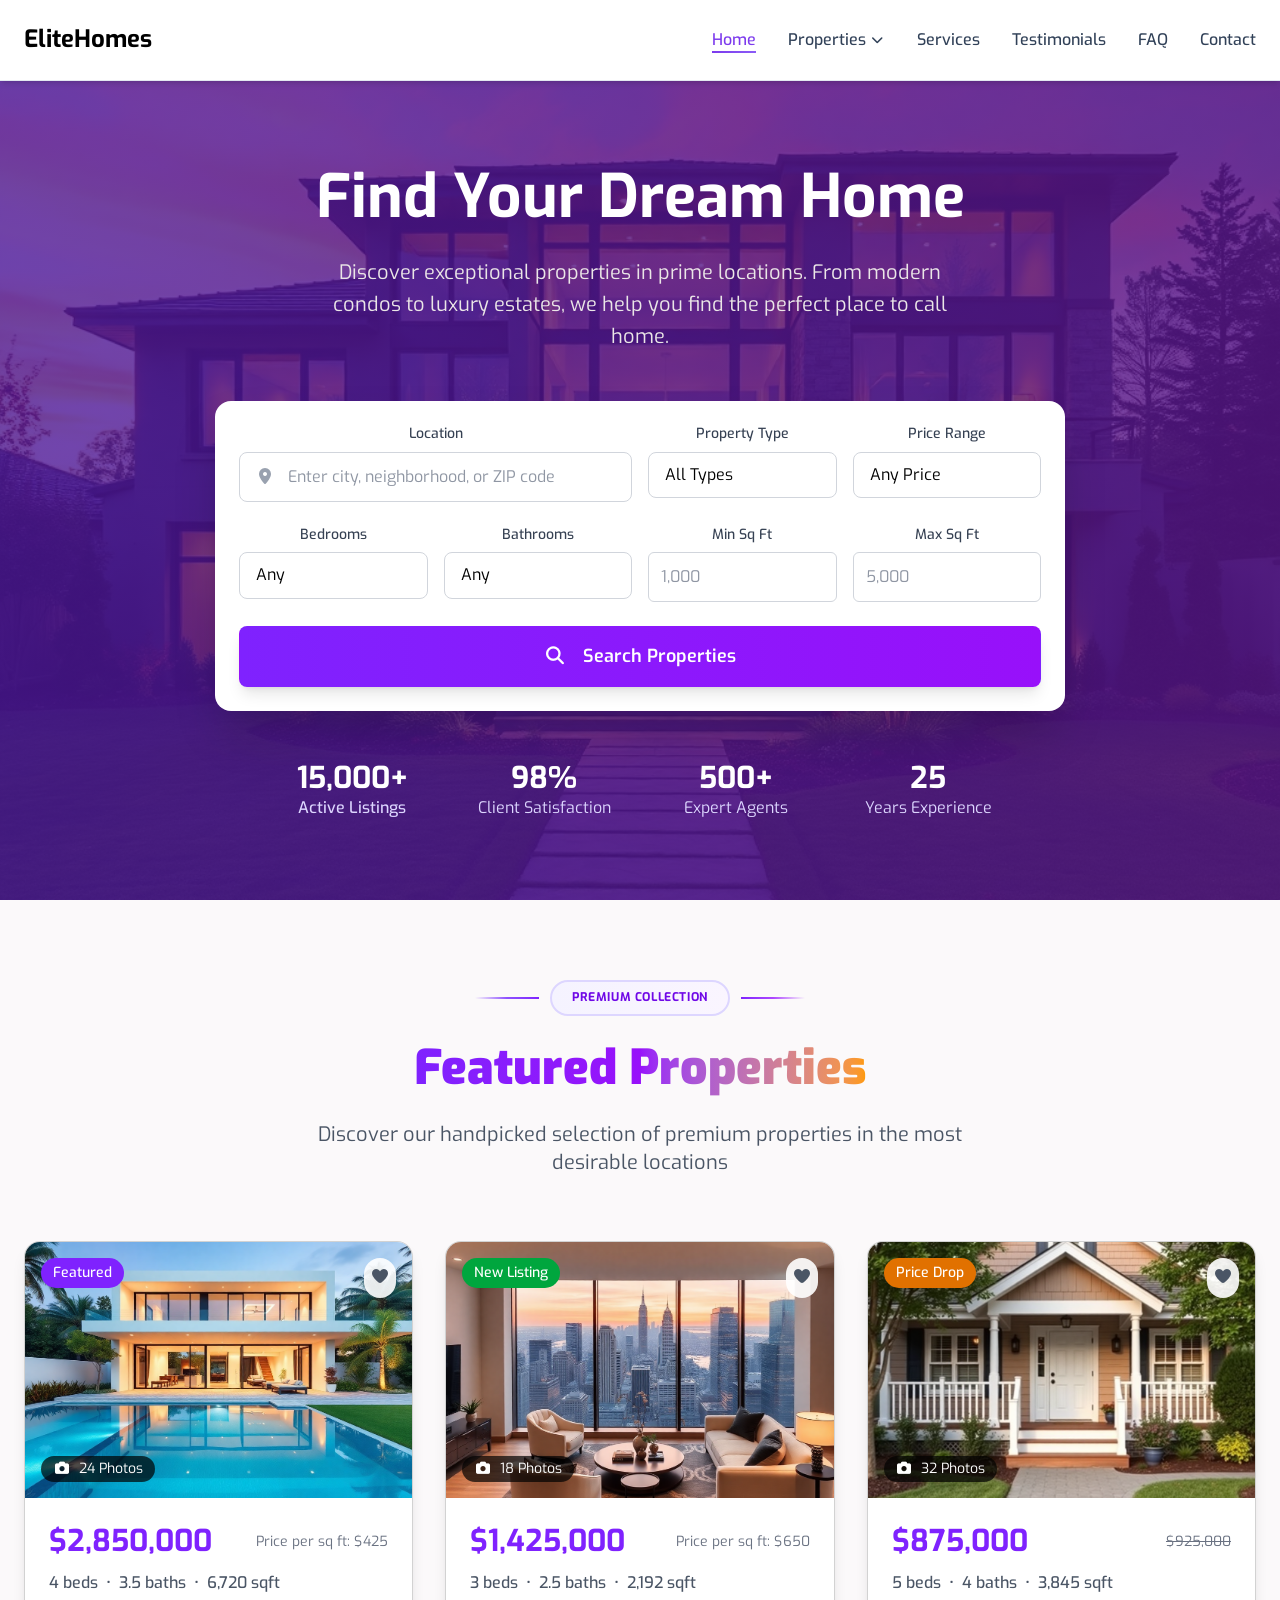
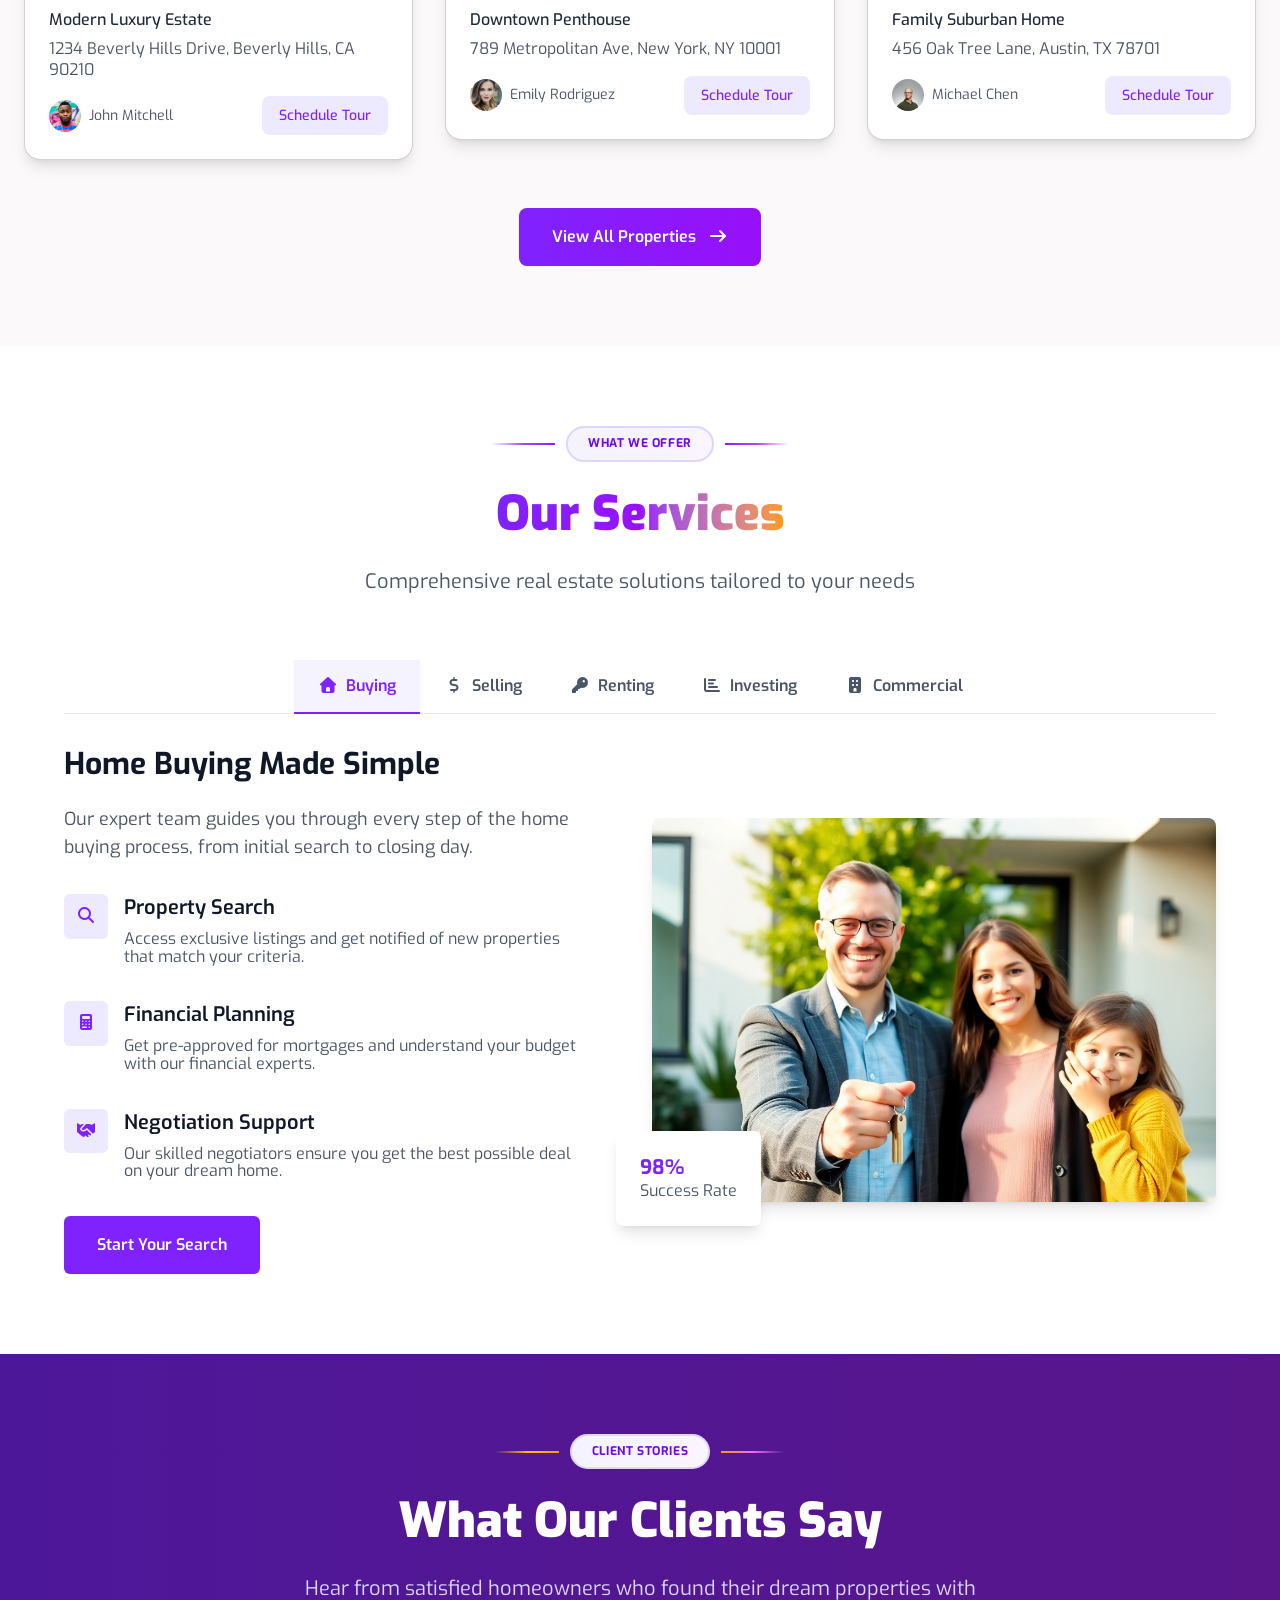
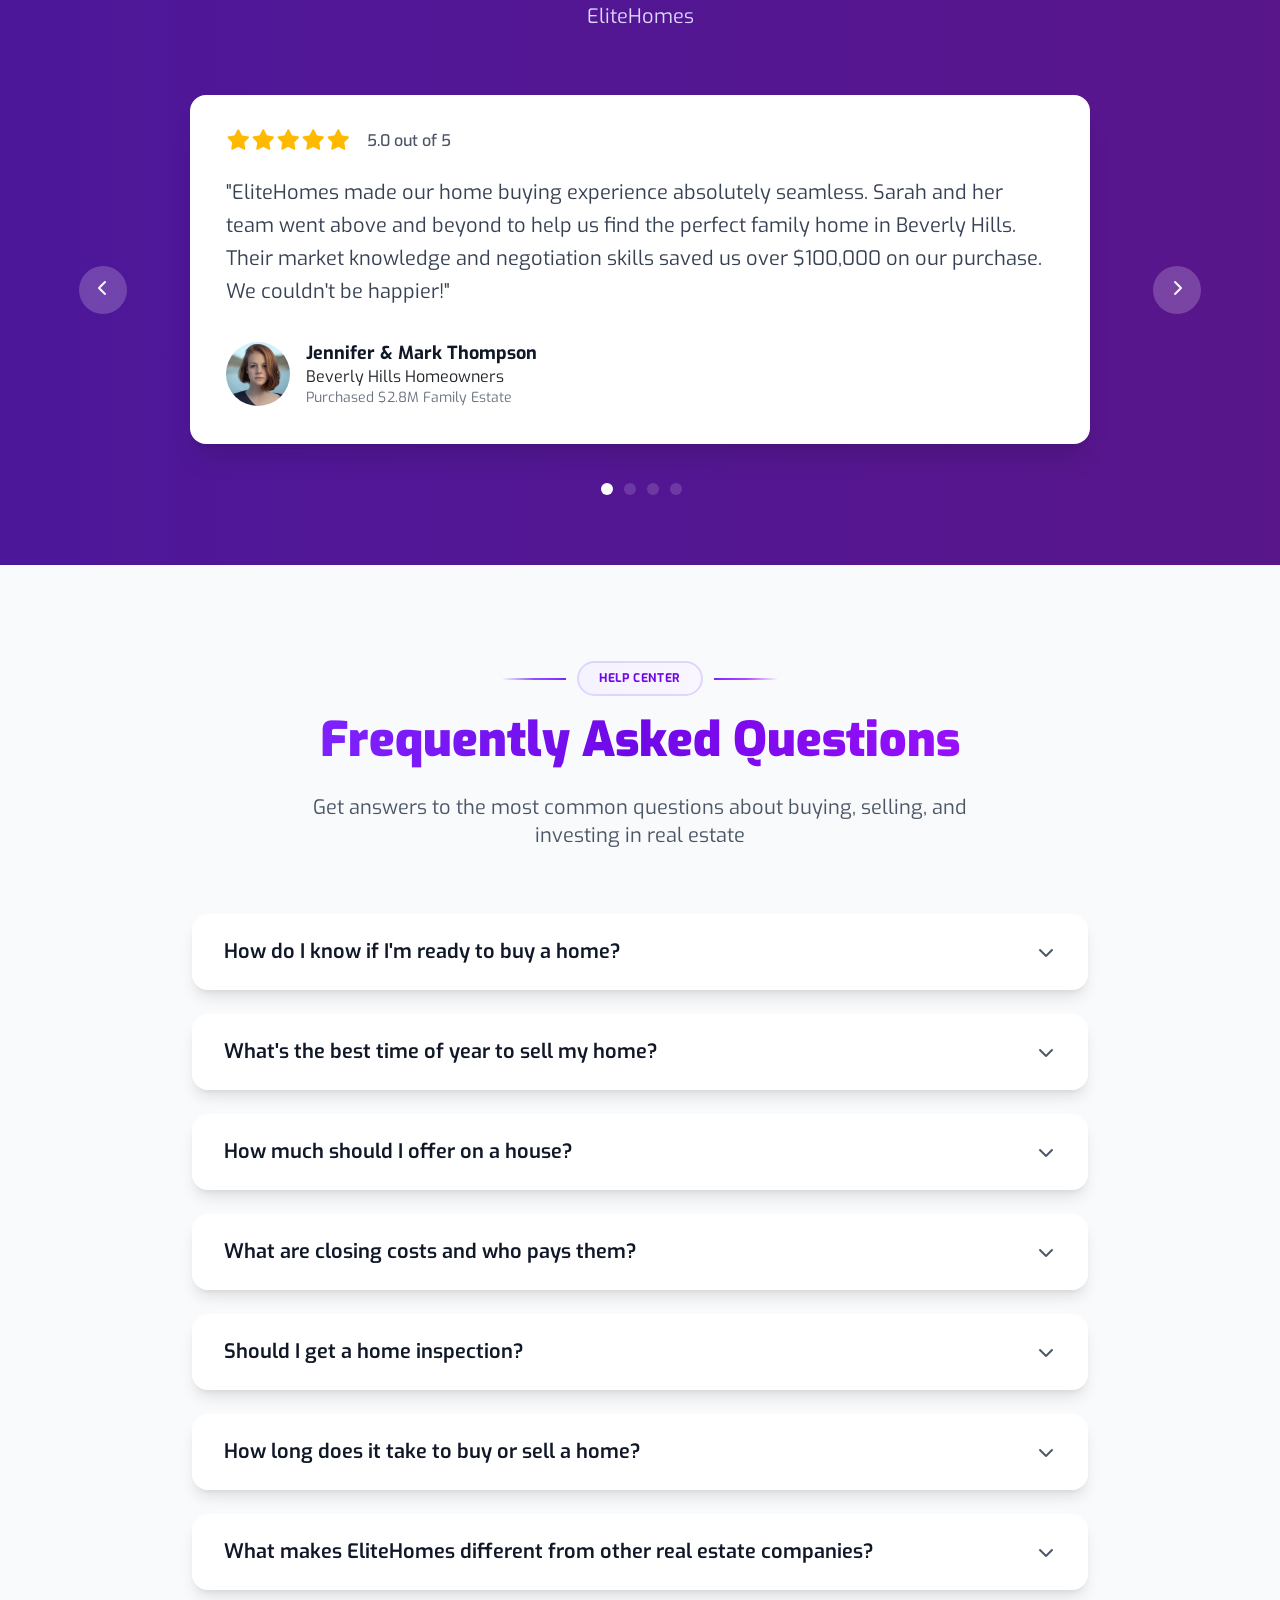
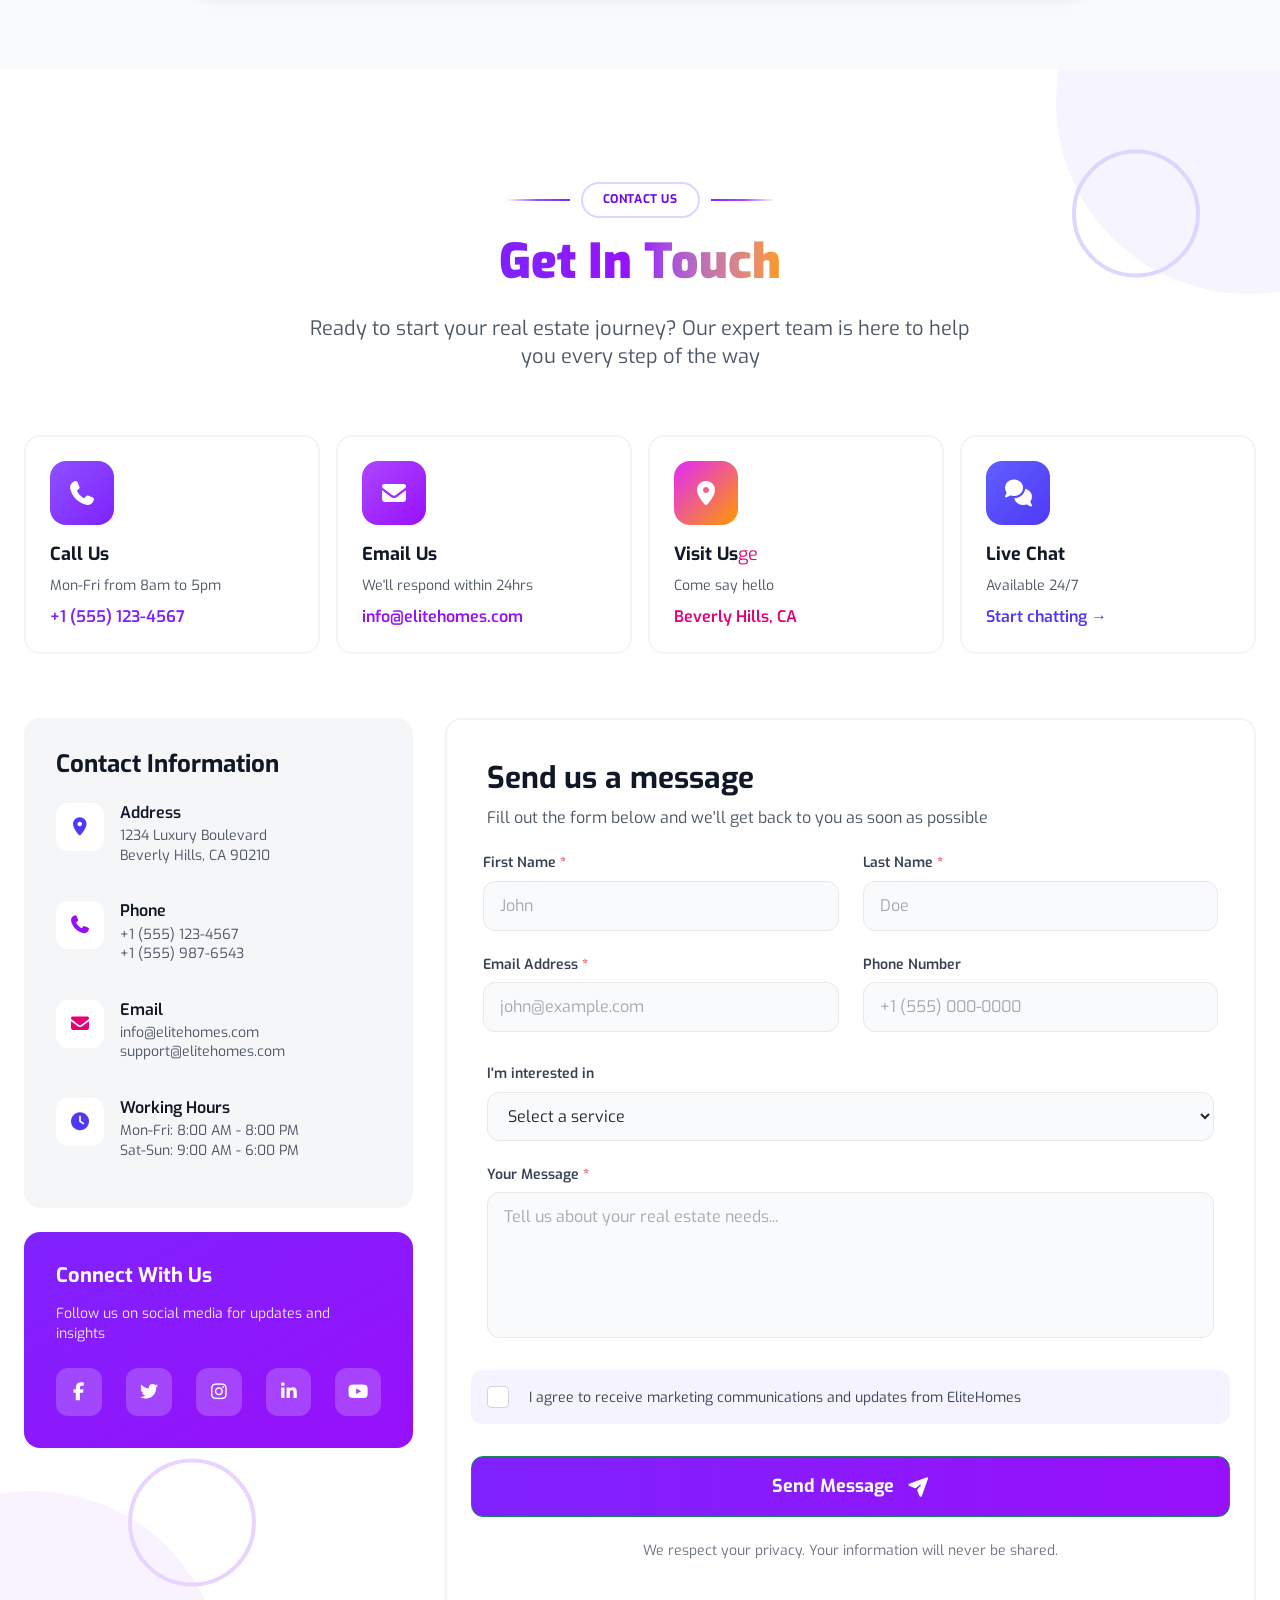
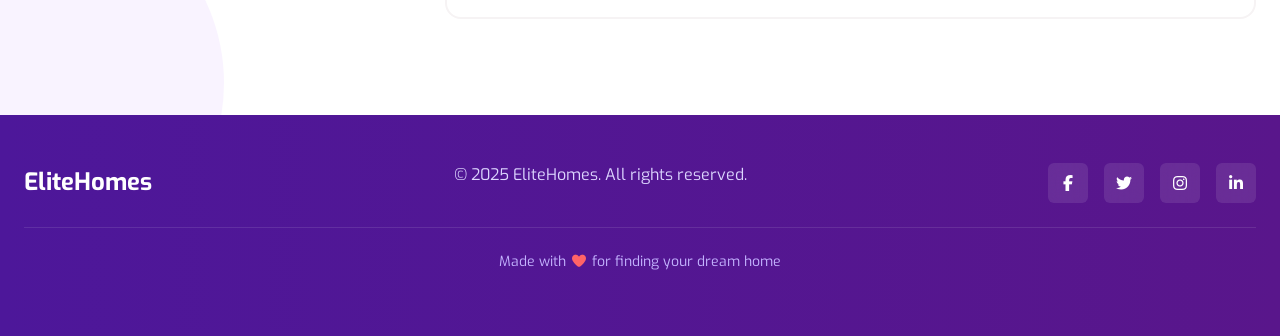
==== commit 5cff5f44: "second-commit" ====
--- a/index.html
+++ b/index.html
@@ -29,41 +29,269 @@
           aria-expanded="false"
           aria-label="Toggle navigation"
         >
-          <span class="navbar-toggler-icon"></span>
+          <i class="fa-solid fa-bars fs-5"></i>
         </button>
         <div class="collapse navbar-collapse" id="navbarSupportedContent">
           <ul class="navbar-nav ms-auto mb-2 mb-lg-0">
             <li class="nav-item">
-              <a class="nav-link active" aria-current="page" href="#hero"
+              <a
+                class="nav-link active fw-medium"
+                aria-current="page"
+                href="#hero"
                 >Home</a
               >
             </li>
-            <li class="nav-item dropdown position-static">
+            <li class="nav-item dropdown position-relative">
               <a
-                class="nav-link dropdown-toggle d-flex align-items-center"
+                class="nav-link dropdown-toggle fw-medium pb-1 d-flex align-items-center"
                 href="#properties"
                 role="button"
                 data-bs-toggle="dropdown"
                 aria-expanded="false"
               >
                 Properties
-                <i
-                  class="fa-solid fa-chevron-down ms-1"
-                  style="font-size: 12px"
-                ></i>
+                <i class="fa-solid fa-chevron-down ms-1"></i>
+              </a>
+
+              <div
+                class="dropdown-menu mega-menu bg-white mt-2 p-3 position-absolute rounded-3"
+              >
+                <div class="container-fluid">
+                  <div class="row">
+                    <div class="col-lg-3">
+                      <div class="properties">
+                        <h3 class="fw-semibold mb-3">Featured Properties</h3>
+                        <div class="properties-content">
+                          <a href="#" class="d-block mb-3 rounded-3">
+                            <div class="d-flex align-items-center">
+                              <img
+                                src="Images/luxury-villa.jpeg"
+                                alt="luxury-villa"
+                                class="rounded-3 object-fit-cover"
+                              />
+                              <div class="image-info">
+                                <h4 class="fw-medium mb-0">Luxury Villa</h4>
+                                <p>$2.5M • 5 beds • 4 baths</p>
+                              </div>
+                            </div>
+                          </a>
+                          <a href="#" class="d-block mb-3 rounded-3">
+                            <div class="d-flex align-items-center">
+                              <img
+                                src="Images/modern-apartment.jpeg"
+                                alt="Apartment"
+                                class="rounded-3 object-fit-cover"
+                              />
+                              <div class="image-info">
+                                <h4 class="fw-medium mb-0">Modern Apartment</h4>
+                                <p>$850K • 2 beds • 2 baths</p>
+                              </div>
+                            </div>
+                          </a>
+                        </div>
+                      </div>
+                    </div>
+                    <div class="col-lg-3">
+                      <div class="property-types">
+                        <h3 class="fw-semibold mb-3">Property Types</h3>
+                        <ul class="ps-0">
+                          <li>
+                            <a href="#" class="d-flex align-items-center">
+                              <i class="fa-solid fa-house"></i>
+                              <span>Single Family Homes</span>
+                            </a>
+                          </li>
+                          <li>
+                            <a href="#" class="d-flex align-items-center">
+                              <i class="fa-solid fa-building"></i>
+                              <span>Apartments</span>
+                            </a>
+                          </li>
+                          <li>
+                            <a href="#" class="d-flex align-items-center">
+                              <i class="fa-solid fa-warehouse"></i>
+                              <span>Condominiums</span>
+                            </a>
+                          </li>
+                          <li>
+                            <a href="#" class="d-flex align-items-center">
+                              <i class="fa-solid fa-store"></i>
+                              <span>Commercial</span>
+                            </a>
+                          </li>
+                          <li>
+                            <a href="#" class="d-flex align-items-center">
+                              <i class="fa-solid fa-tree"></i>
+                              <span>Land & Lots</span>
+                            </a>
+                          </li>
+                        </ul>
+                      </div>
+                    </div>
+                    <div class="col-lg-3">
+                      <div class="popular-locations">
+                        <h3 class="fw-semibold mb-3">Popular Locations</h3>
+                        <div>
+                          <a href="#" class="location-image d-block">
+                            <div
+                              class="image-details image-1 position-relative overflow-hidden"
+                            >
+                              <div
+                                class="location-layer position-absolute"
+                              ></div>
+                              <div
+                                class="image-name p-3 d-flex flex-column justify-content-center position-absolute"
+                              >
+                                <span class="fw-semibold text-white"
+                                  >New York</span
+                                >
+                                <span>2,145 Properties</span>
+                              </div>
+                            </div>
+                          </a>
+                          <a href="#" class="location-image d-block">
+                            <div
+                              class="image-details image-2 position-relative overflow-hidden"
+                            >
+                              <div
+                                class="location-layer position-absolute"
+                              ></div>
+                              <div
+                                class="image-name p-3 d-flex flex-column justify-content-center position-absolute"
+                              >
+                                <span class="fw-semibold text-white"
+                                  >Los Angeles</span
+                                >
+                                <span>1,873 Properties</span>
+                              </div>
+                            </div>
+                          </a>
+                          <a href="#" class="location-image d-block">
+                            <div
+                              class="image-details image-3 position-relative overflow-hidden"
+                            >
+                              <div
+                                class="location-layer position-absolute"
+                              ></div>
+                              <div
+                                class="image-name p-3 d-flex flex-column justify-content-center position-absolute"
+                              >
+                                <span class="fw-semibold text-white"
+                                  >Miami</span
+                                >
+                                <span>1,526 Properties</span>
+                              </div>
+                            </div>
+                          </a>
+                        </div>
+                      </div>
+                    </div>
+                    <div class="col-lg-3">
+                      <div class="resources">
+                        <h3 class="fw-semibold mb-3">Resources</h3>
+                        <div>
+                          <a
+                            href="#"
+                            class="card-1 mb-3 position-relative d-block overflow-hidden"
+                          >
+                            <div class="resource-content">
+                              <div
+                                class="resource-title d-flex align-items-center"
+                              >
+                                <div
+                                  class="icon rounded-circle d-flex align-items-center justify-content-center"
+                                >
+                                  <i class="fa-solid fa-book-open"></i>
+                                </div>
+                                <h4 class="fw-semibold">Buying Guide</h4>
+                              </div>
+                              <p>
+                                Essential tips and strategies for first-time
+                                homebuyers
+                              </p>
+                              <div class="learn-more d-flex align-items-center">
+                                <span class="fw-medium">Learn More</span>
+                                <i class="fa-solid fa-arrow-right ms-2"></i>
+                              </div>
+                            </div>
+                            <div
+                              class="circle rounded-circle position-absolute top-0 end-0"
+                            ></div>
+                          </a>
+                          <a
+                            href="#"
+                            class="card-2 mb-3 position-relative d-block overflow-hidden"
+                          >
+                            <div class="resource-content">
+                              <div
+                                class="resource-title d-flex align-items-center"
+                              >
+                                <div
+                                  class="icon rounded-circle d-flex align-items-center justify-content-center"
+                                >
+                                  <i class="fa-solid fa-chart-line"></i>
+                                </div>
+                                <h4 class="fw-semibold">Investment Tips</h4>
+                              </div>
+                              <p>
+                                Smart strategies for property investment success
+                              </p>
+                              <div class="learn-more d-flex align-items-center">
+                                <span class="fw-medium">Learn More</span>
+                                <i class="fa-solid fa-arrow-right ms-2"></i>
+                              </div>
+                            </div>
+                            <div
+                              class="circle rounded-circle position-absolute top-0 end-0"
+                            ></div>
+                          </a>
+                          <a
+                            href="#"
+                            class="card-3 mb-3 position-relative d-block overflow-hidden"
+                          >
+                            <div class="resource-content">
+                              <div
+                                class="resource-title d-flex align-items-center"
+                              >
+                                <div
+                                  class="icon rounded-circle d-flex align-items-center justify-content-center"
+                                >
+                                  <i class="fa-solid fa-file-lines"></i>
+                                </div>
+                                <h4 class="fw-semibold">Market Reports</h4>
+                              </div>
+                              <p>
+                                In-depth analysis of real estate market trends
+                              </p>
+                              <div class="learn-more d-flex align-items-center">
+                                <span class="fw-medium">Learn More</span>
+                                <i class="fa-solid fa-arrow-right ms-2"></i>
+                              </div>
+                            </div>
+                            <div
+                              class="circle rounded-circle position-absolute top-0 end-0"
+                            ></div>
+                          </a>
+                        </div>
+                      </div>
+                    </div>
+                  </div>
+                </div>
+              </div>
+            </li>
+            <li class="nav-item">
+              <a class="nav-link fw-medium" href="#services">Services</a>
+            </li>
+            <li class="nav-item">
+              <a class="nav-link fw-medium" href="#testimonials"
+                >Testimonials
               </a>
             </li>
             <li class="nav-item">
-              <a class="nav-link" href="#services">Services</a>
+              <a class="nav-link fw-medium" href="#questions">FAQ</a>
             </li>
             <li class="nav-item">
-              <a class="nav-link" href="#testimonials">Testimonials </a>
-            </li>
-            <li class="nav-item">
-              <a class="nav-link" href="#questions">FAQ</a>
-            </li>
-            <li class="nav-item">
-              <a class="nav-link" href="#contact">Contact</a>
+              <a class="nav-link fw-medium" href="#contact">Contact</a>
             </li>
           </ul>
         </div>
--- a/css/style.css
+++ b/css/style.css
@@ -63,7 +63,6 @@
 }
 .navbar-nav .nav-link {
   color: #314158;
-  font-weight: 500;
   padding: 6px 0 !important;
   transition: color var(--main-transition);
   position: relative;
@@ -95,14 +94,378 @@
 .navbar-nav .nav-link:hover::before {
   width: 100%;
 }
-.dropdown-menu {
-  background-color: #ffffff;
-  border: 1px solid #e2e8f0;
-  box-shadow: 0 4px 6px rgba(0, 0, 0, 0.05);
+.navbar .navbar-toggler {
+  width: 24px;
+  height: 24px;
+  border: none !important;
+  transition: 0.3s;
+  -webkit-transition: 0.3s;
+  -moz-transition: 0.3s;
+  -ms-transition: 0.3s;
+  -o-transition: 0.3s;
+}
+.navbar .navbar-toggler i {
+  color: #314158;
+}
+.navbar .navbar-toggler:focus {
+  outline-style: none !important;
+  box-shadow: none !important;
+}
+.navbar .navbar-toggler:hover i {
+  color: var(--main-color);
+}
+/* Dropdown Menu */
+.navbar-nav .dropdown-toggle {
+  color: #314158;
+  background-color: #0000;
+  border-style: none;
+  cursor: pointer;
+  transition: color var(--main-transition);
+  -webkit-transition: color var(--main-transition);
+  -moz-transition: color var(--main-transition);
+  -ms-transition: color var(--main-transition);
+  -o-transition: color var(--main-transition);
+}
+.navbar-nav .dropdown-toggle i {
+  font-size: 12px;
 }
 .navbar-nav .dropdown-toggle::after {
   display: none !important;
   content: none !important;
+}
+.navbar-nav .mega-menu {
+  top: 130%;
+  box-shadow:
+    0 20px 25px -5px #0000001a,
+    0 8px 10px -6px #0000001a;
+  width: 1200px;
+  z-index: 50;
+  transform: translateX(-67%);
+  -webkit-transform: translateX(-67%);
+  -moz-transform: translateX(-67%);
+  -ms-transform: translateX(-67%);
+  -o-transform: translateX(-67%);
+  border: none;
+  /* border: 1px solid #f1f5f9; */
+}
+@media (min-width: 1160px) and (max-width: 1320px) {
+  .navbar-nav .mega-menu {
+    top: 25% !important;
+    transform: translateX(-60%) scale(0.9);
+    -webkit-transform: translateX(-60%) scale(0.9);
+    -moz-transform: translateX(-60%) scale(0.9);
+    -ms-transform: translateX(-60%) scale(0.9);
+    -o-transform: translateX(-60%) scale(0.9);
+  }
+}
+@media (min-width: 992px) and (max-width: 1160px) {
+  .navbar-nav .mega-menu {
+    top: -15px !important;
+    transform: translateX(-50%) scale(0.8);
+    -webkit-transform: translateX(-50%) scale(0.8);
+    -moz-transform: translateX(-50%) scale(0.8);
+    -ms-transform: translateX(-50%) scale(0.8);
+    -o-transform: translateX(-50%) scale(0.8);
+  }
+}
+.navbar-nav .mega-menu .row {
+  --bs-gutter-x: 32px;
+  --bs-gutter-y: 32px;
+}
+.navbar-nav .mega-menu h3 {
+  color: #101828;
+  font-size: 18px;
+  line-height: 1.5;
+}
+.navbar-nav .mega-menu .properties a {
+  padding: 12px;
+  transition: 0.15s;
+  -webkit-transition: 0.15s;
+  -moz-transition: 0.15s;
+  -ms-transition: 0.15s;
+  -o-transition: 0.15s;
+}
+.navbar-nav .mega-menu .properties .properties-content a:hover {
+  background-color: #fbf9fa;
+}
+.mega-menu .properties .properties-content img {
+  width: 64px;
+  height: 64px;
+}
+.mega-menu .properties .properties-content .image-info {
+  margin-left: 12px;
+}
+.mega-menu .properties .properties-content .image-info h4 {
+  color: #101828;
+  font-size: 14px;
+}
+.mega-menu .properties .properties-content .image-info p {
+  color: #6a7282;
+  line-height: 1.4;
+  font-size: 14px;
+}
+.mega-menu .property-types ul li {
+  margin-bottom: 16px;
+}
+.mega-menu .property-types a {
+  color: var(--main-gray);
+  transition: 0.15s;
+  -webkit-transition: 0.15s;
+  -moz-transition: 0.15s;
+  -ms-transition: 0.15s;
+  -o-transition: 0.15s;
+}
+.mega-menu .property-types a:hover {
+  color: #7f22fe;
+}
+.mega-menu .property-types i {
+  width: 20px;
+  color: #99a1af;
+  margin-right: 14px;
+}
+
+.mega-menu .popular-locations a:not(:last-child) {
+  margin-bottom: 12px;
+}
+.mega-menu .popular-locations .image-details {
+  height: 80px;
+  background-size: cover;
+  background-position: 50%;
+  border-radius: 12px;
+  -webkit-border-radius: 12px;
+  -moz-border-radius: 12px;
+  -ms-border-radius: 12px;
+  -o-border-radius: 12px;
+  transition: var(--main-transition);
+  -webkit-transition: var(--main-transition);
+  -moz-transition: var(--main-transition);
+  -ms-transition: var(--main-transition);
+  -o-transition: var(--main-transition);
+}
+.mega-menu .popular-locations .image-1 {
+  background-image: url(../Images/new-york.jpeg);
+}
+.mega-menu .popular-locations .image-2 {
+  background-image: url(../Images/los-angeles.jpeg);
+}
+.mega-menu .popular-locations .image-3 {
+  background-image: url(../Images/miami.jpeg);
+}
+.mega-menu .popular-locations .image-details .location-layer {
+  background-image: linear-gradient(to right, #4d179a99, #59168b99);
+  inset: 0;
+  transition: var(--main-transition);
+  -webkit-transition: var(--main-transition);
+  -moz-transition: var(--main-transition);
+  -ms-transition: var(--main-transition);
+  -o-transition: var(--main-transition);
+}
+.mega-menu .popular-locations .image-details:hover .location-layer {
+  background-image: linear-gradient(to right, #4d179ab3, #59168bb3);
+}
+
+.mega-menu .popular-locations .image-details .image-name {
+  inset: 0;
+}
+.mega-menu .popular-locations .image-details .image-name span:first-child {
+  font-size: 18px;
+  line-height: 1.5;
+}
+.mega-menu .popular-locations .image-details .image-name span:last-child {
+  font-size: 14px;
+  color: #ddd6ff;
+  line-height: 1.4;
+}
+.mega-menu .resources a {
+  border: 1px solid #ede9fe;
+  border-radius: 12px;
+  transition: var(--main-transition);
+  -webkit-transition: var(--main-transition);
+  -moz-transition: var(--main-transition);
+  -ms-transition: var(--main-transition);
+  -o-transition: var(--main-transition);
+  -webkit-border-radius: 12px;
+  -moz-border-radius: 12px;
+  -ms-border-radius: 12px;
+  -o-border-radius: 12px;
+}
+.mega-menu .resources .card-1 {
+  border: 1px solid #ede9fe;
+}
+.mega-menu .resources .card-1:hover {
+  border-color: #ddd6ff;
+}
+.mega-menu .resources .card-2 {
+  border: 1px solid #dcfce7;
+}
+.mega-menu .resources .card-2:hover {
+  border-color: #b9f8cf;
+}
+.mega-menu .resources .card-3 {
+  border: 1px solid #f3e8ff;
+}
+.mega-menu .resources .card-3:hover {
+  border-color: #e9d4ff;
+}
+.mega-menu .resources .resource-content {
+  padding: 20px;
+}
+.mega-menu .resources .resource-content .resource-title {
+  margin-bottom: 12px;
+}
+.mega-menu .resources .resource-content .resource-title .icon {
+  width: 40px;
+  height: 40px;
+}
+.mega-menu .resources .card-1 .icon {
+  color: #7f22fe;
+  background-color: #ede9fe;
+}
+.mega-menu .resources .card-2 .icon {
+  color: #00a63e;
+  background-color: #dcfce7;
+}
+.mega-menu .resources .card-3 .icon {
+  color: #9810fa;
+  background-color: #f3e8ff;
+}
+.mega-menu .resources .icon i {
+  font-size: 18px;
+  line-height: 1.5;
+}
+.mega-menu .resources .resource-title h4 {
+  color: #101828;
+  font-size: 18px !important;
+  line-height: 1.5;
+  margin-left: 12px;
+  transition: var(--main-transition);
+  -webkit-transition: var(--main-transition);
+  -moz-transition: var(--main-transition);
+  -ms-transition: var(--main-transition);
+  -o-transition: var(--main-transition);
+}
+.mega-menu .resources .card-1:hover h4,
+.mega-menu .resources .card-1 .learn-more {
+  color: #7f22fe;
+}
+.mega-menu .resources .card-2:hover h4,
+.mega-menu .resources .card-2 .learn-more {
+  color: #00a63e;
+}
+.mega-menu .resources .card-3:hover h4,
+.mega-menu .resources .card-3 .learn-more {
+  color: #9810fa;
+}
+.mega-menu .resources a .resource-content p {
+  color: var(--main-gray);
+}
+.mega-menu .resources .learn-more {
+  margin-top: 12px;
+}
+.mega-menu .resources .learn-more span {
+  font-size: 14px;
+  line-height: 1.4;
+}
+.mega-menu .resources .learn-more i {
+  transition: var(--main-transition);
+  -webkit-transition: var(--main-transition);
+  -moz-transition: var(--main-transition);
+  -ms-transition: var(--main-transition);
+  -o-transition: var(--main-transition);
+}
+.mega-menu .resources a:hover .learn-more i {
+  transform: translateX(4px);
+  -webkit-transform: translateX(4px);
+  -moz-transform: translateX(4px);
+  -ms-transform: translateX(4px);
+  -o-transform: translateX(4px);
+}
+.mega-menu .resources a .circle {
+  width: 128px;
+  height: 128px;
+  margin-right: -64px;
+  margin-top: -64px;
+  opacity: 0.5;
+  transition: var(--main-transition);
+  -webkit-transition: var(--main-transition);
+  -moz-transition: var(--main-transition);
+  -ms-transition: var(--main-transition);
+  -o-transition: var(--main-transition);
+}
+.mega-menu .resources a:hover .circle {
+  opacity: 0.7;
+}
+.mega-menu .resources .card-1 .circle {
+  background-image: linear-gradient(to bottom right, #ede9fe, #f5f3ff);
+}
+.mega-menu .resources .card-2 .circle {
+  background-image: linear-gradient(to bottom right, #dcfce7, #f0fdf4);
+}
+.mega-menu .resources .card-3 .circle {
+  background-image: linear-gradient(to bottom right, #f3e8ff, #faf5ff);
+}
+
+.mobile-mega-menu .properties,
+.mobile-mega-menu .property-types,
+.mobile-mega-menu .popular-locations,
+.mobile-mega-menu .resources {
+  background-color: #fbf9fa;
+}
+.mobile-mega-menu h3 {
+  color: #101828;
+  font-size: 14px;
+  line-height: 1.4;
+  margin-bottom: 12px;
+}
+.mobile-mega-menu .properties .properties-content {
+  gap: 12px;
+}
+.mobile-mega-menu .properties .properties-content a {
+  transition: 0.15s;
+  -webkit-transition: 0.15s;
+  -moz-transition: 0.15s;
+  -ms-transition: 0.15s;
+  -o-transition: 0.15s;
+}
+.mobile-mega-menu .properties .properties-content a:hover {
+  background-color: #f5f3ff !important;
+}
+.mobile-mega-menu .properties .properties-content img {
+  width: 48px;
+  height: 48px;
+}
+.mobile-mega-menu .properties .properties-content .image-info {
+  margin-left: 12px;
+}
+.mobile-mega-menu .properties .properties-content .image-info h4 {
+  color: #101828;
+  line-height: 1.3;
+  font-size: 12px;
+}
+.mobile-mega-menu .properties .properties-content .image-info p {
+  color: #6a7282;
+  line-height: 1.3;
+  font-size: 12px;
+}
+.mobile-mega-menu .property-types {
+  background-color: #fbf9fa;
+}
+.mobile-mega-menu .property-types ul {
+  grid-template-columns: repeat(2, minmax(0, 1fr));
+}
+.mobile-mega-menu .property-types a {
+  color: var(--main-gray);
+  font-size: 14px;
+  transition: 0.15s;
+  -webkit-transition: 0.15s;
+  -moz-transition: 0.15s;
+  -ms-transition: 0.15s;
+  -o-transition: 0.15s;
+}
+.mobile-mega-menu .property-types i {
+  width: 16px;
+  color: #99a1af;
+  margin-right: 12px;
 }
 
 /* Hero Section */
@@ -554,6 +917,29 @@
   max-width: 1152px;
   padding-inline: 80px;
 }
+@media (max-width: 992px) {
+  .testimonials .carousel-dots {
+    bottom: -40px !important;
+  }
+}
+@media (max-width: 840px) {
+  .testimonials .carousel-container {
+    max-width: 900px;
+    padding-inline: 30px;
+  }
+  .testimonials .carousel-dots {
+    bottom: -20px !important;
+  }
+}
+@media (max-width: 760px) {
+  .testimonials .carousel-container {
+    max-width: 900px;
+    padding-inline: 15px;
+  }
+  .testimonials .carousel-dots {
+    bottom: -50px !important;
+  }
+}
 .testimonials .carousel-inner {
   min-height: 390px;
 }
@@ -640,16 +1026,6 @@
   margin-bottom: 0;
   margin-top: 32px;
 }
-@media (max-width: 992px) {
-  .testimonials .carousel-dots {
-    bottom: -20px;
-  }
-}
-@media (max-width: 700px) {
-  .testimonials .carousel-dots {
-    bottom: -30px;
-  }
-}
 .testimonials .carousel-dots button {
   width: 12px !important;
   height: 12px !important;
@@ -744,6 +1120,10 @@
 .questions .accordion .accordion-button:not(.collapsed) .arrow-top-bottom {
   transform: rotate(-180deg);
   color: var(--main-gray);
+  -webkit-transform: rotate(-180deg);
+  -moz-transform: rotate(-180deg);
+  -ms-transform: rotate(-180deg);
+  -o-transform: rotate(-180deg);
 }
 /* Contact Us Section */
 .contact {
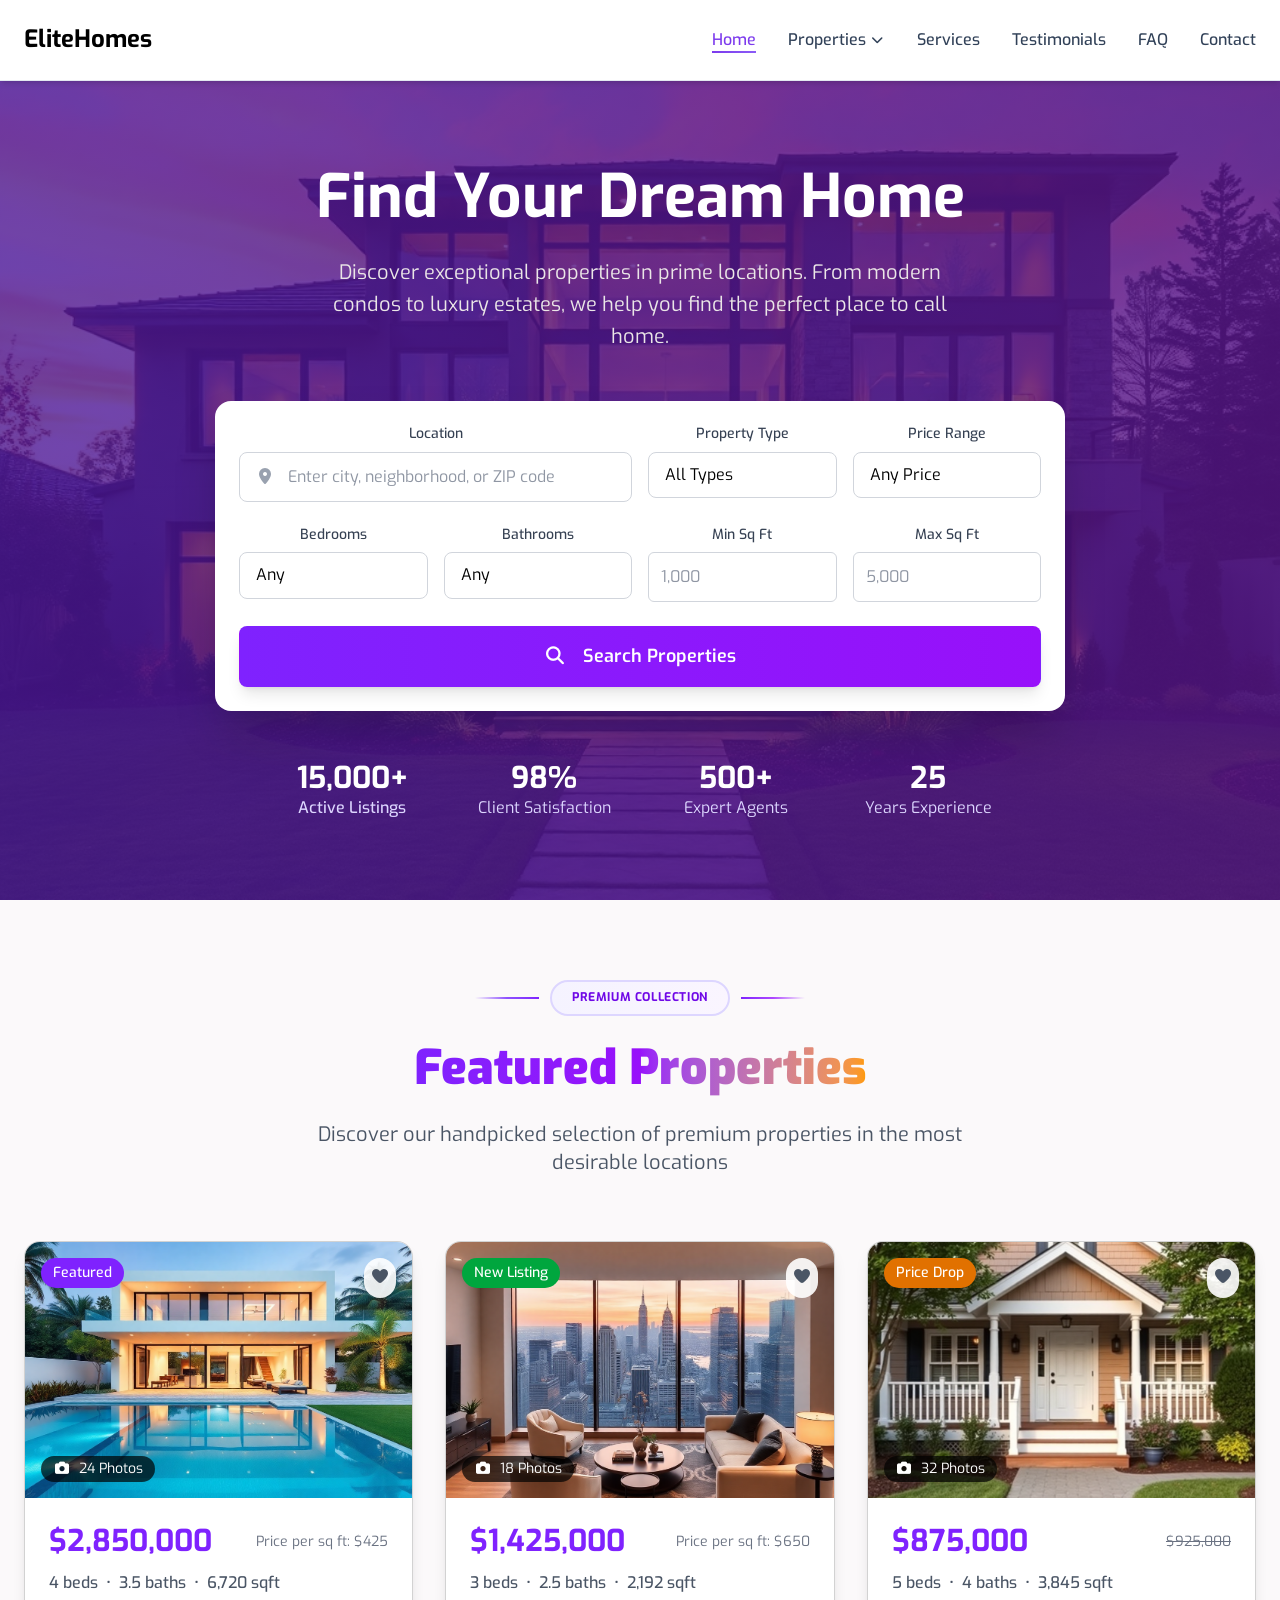
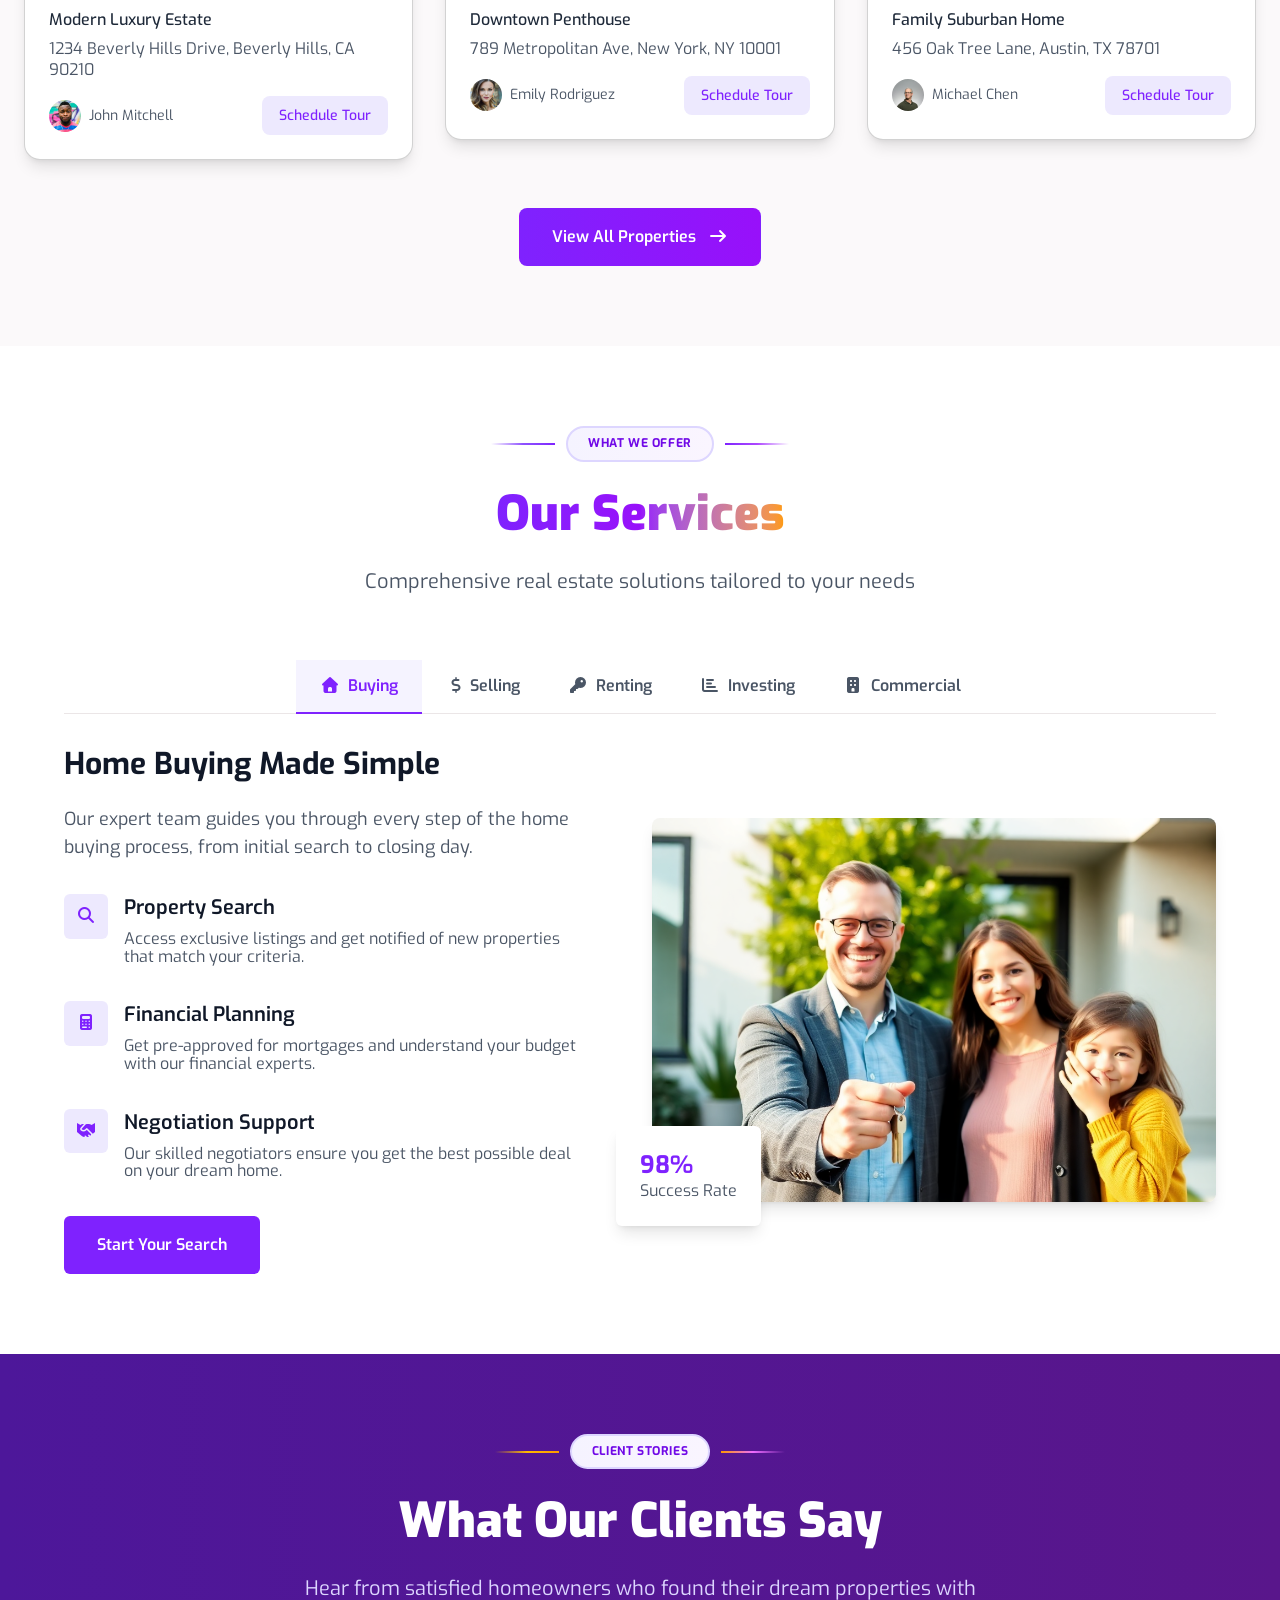
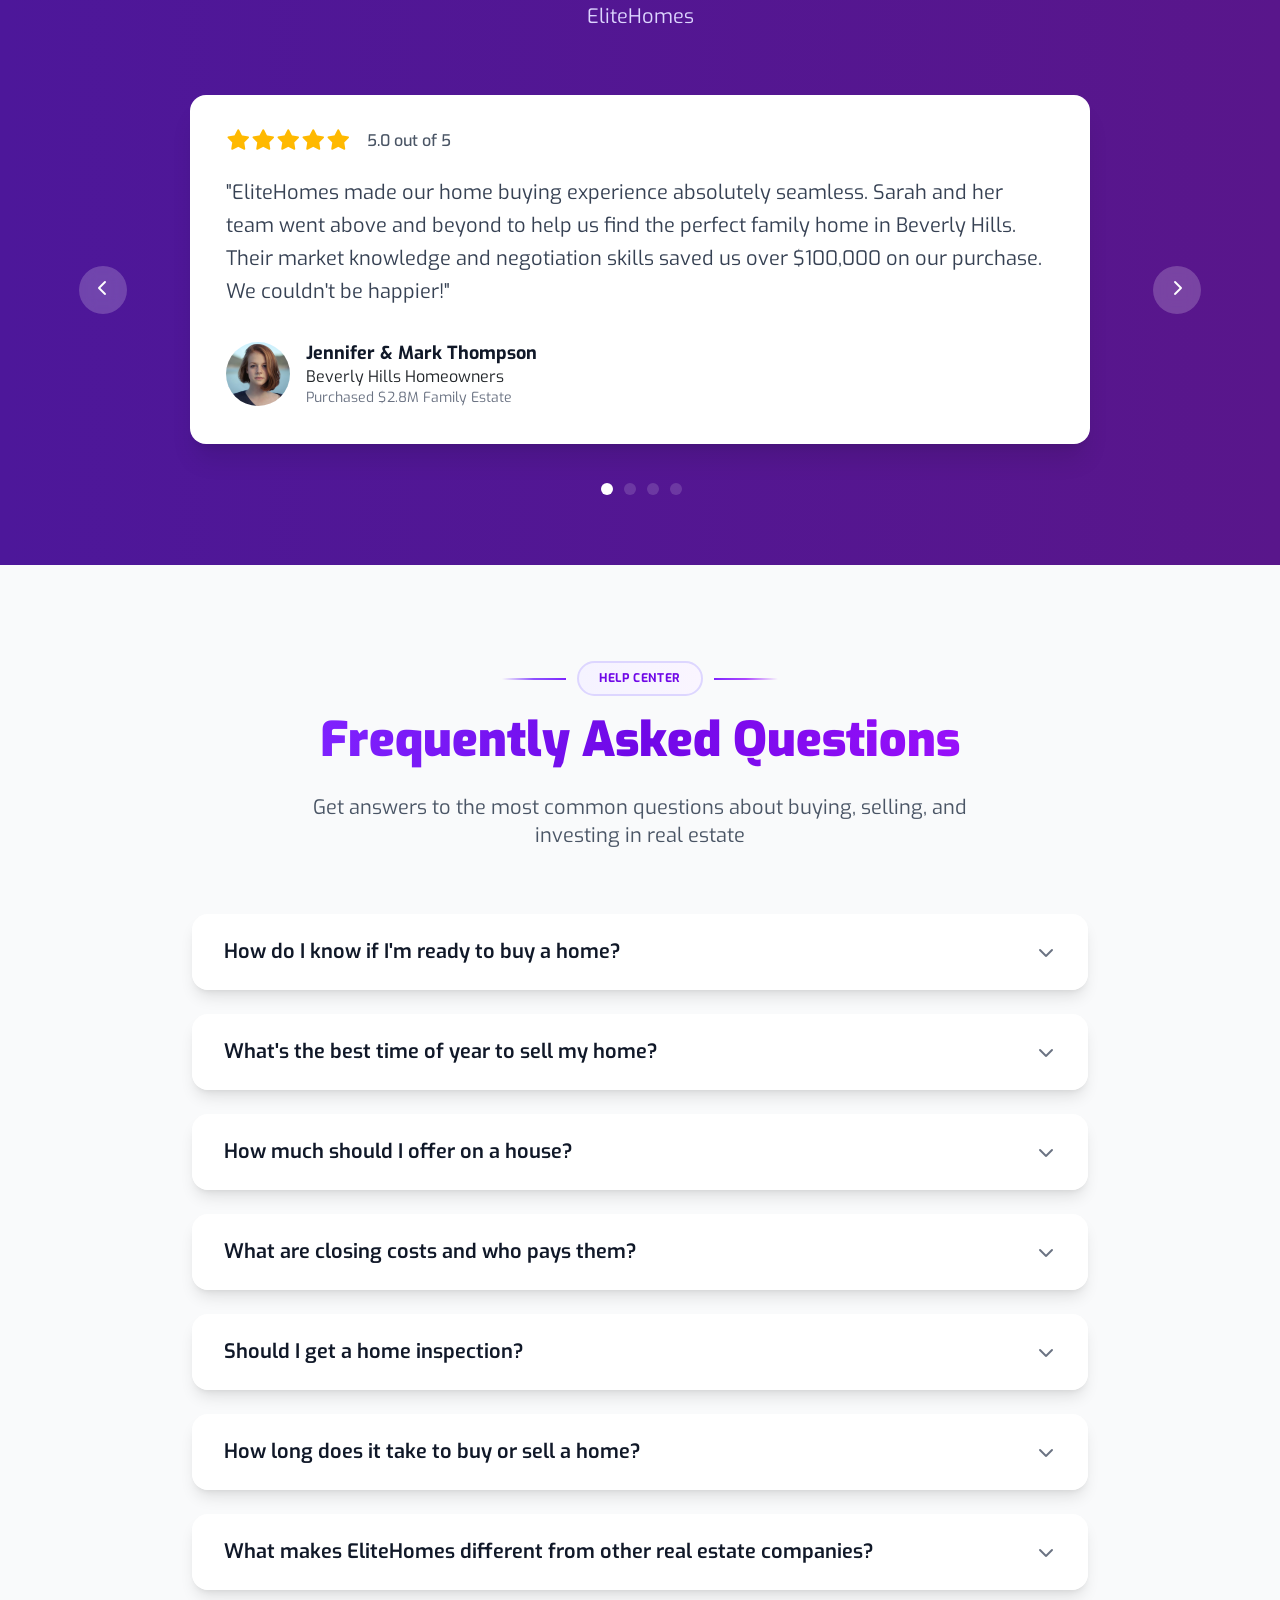
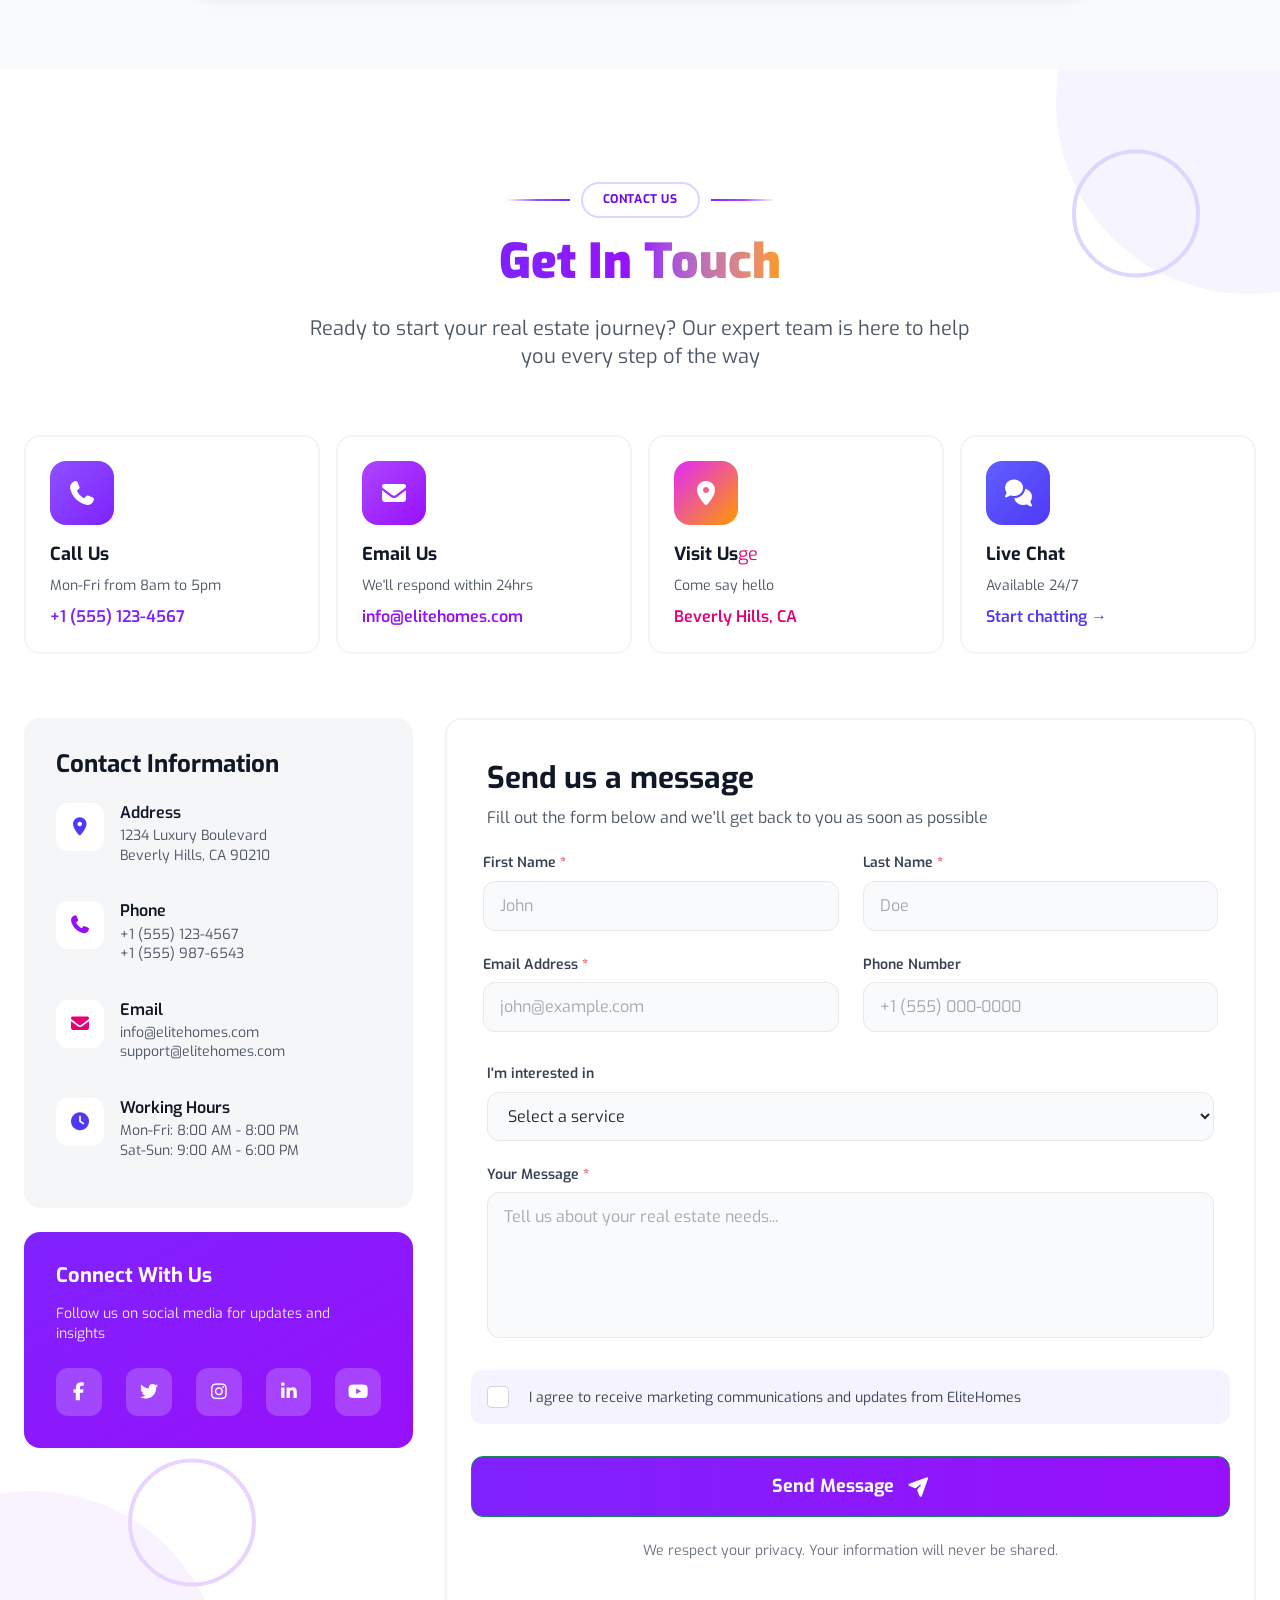
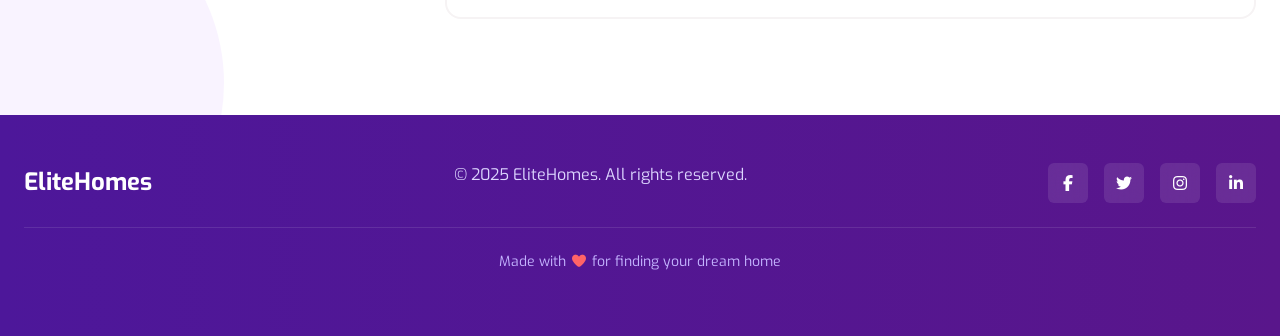
==== commit 4b3768bd: "third-commit" ====
--- a/index.html
+++ b/index.html
@@ -693,7 +693,7 @@
                 type="button"
                 role="tab"
               >
-                <i class="fa-solid fa-dollar-sign me-1"></i> Selling
+                <i class="fa-solid fa-dollar-sign"></i> Selling
               </button>
             </li>
             <li class="nav-item" role="presentation">
@@ -735,13 +735,13 @@
           </ul>
           <div class="tab-content">
             <div
-              class="tab-pane fade show active"
+              class="tab-pane fade show active buying-content"
               id="buying"
               role="tabpanel"
               tabindex="0"
             >
               <div class="row align-items-center">
-                <div class="col-lg-6 buying-content mb-5 mb-lg-0 pe-lg-5">
+                <div class="col-lg-6 mb-5 mb-lg-0 pe-lg-5">
                   <div>
                     <h3 class="fw-bold mb-4">Home Buying Made Simple</h3>
                     <p>
@@ -806,7 +806,7 @@
                     <div
                       class="service-badge position-absolute bg-white rounded-2 p-4"
                     >
-                      <div class="fw-bold fs-5">98%</div>
+                      <div class="fw-bold fs-4">98%</div>
                       <div>Success Rate</div>
                     </div>
                   </div>
@@ -814,53 +814,53 @@
               </div>
             </div>
             <div
-              class="tab-pane fade"
+              class="tab-pane fade selling-content"
               id="selling"
               role="tabpanel"
               tabindex="0"
             >
               <div class="row align-items-center">
-                <div class="col-lg-6 buying-content mb-5 mb-lg-0 pe-lg-5">
+                <div class="col-lg-6 mb-5 mb-lg-0 pe-lg-5">
                   <div>
-                    <h3 class="fw-bold mb-4">Home Buying Made Simple</h3>
+                    <h3 class="fw-bold mb-4">Maximize Your Home's Value</h3>
                     <p>
-                      Our expert team guides you through every step of the home
-                      buying process, from initial search to closing day.
+                      Sell your property quickly and for the best price with our
+                      comprehensive marketing strategy and expert guidance.
                     </p>
                     <div class="content-info">
                       <div class="d-flex align-items-start mb-1">
                         <div class="service-icon me-3 rounded-2">
-                          <i class="fa-solid fa-magnifying-glass"></i>
+                          <i class="fa-solid fa-chart-line"></i>
                         </div>
                         <div class="service-content">
-                          <h4 class="mb-2 fs-5">Property Search</h4>
+                          <h4 class="mb-2 fs-5">Market Analysis</h4>
                           <p>
-                            Access exclusive listings and get notified of new
-                            properties that match your criteria.
+                            Get a comprehensive market analysis to price your
+                            home competitively.
                           </p>
                         </div>
                       </div>
                       <div class="d-flex align-items-start mb-1">
                         <div class="service-icon me-3 rounded-2">
-                          <i class="fa-solid fa-calculator"></i>
+                          <i class="fa-solid fa-camera"></i>
                         </div>
                         <div class="service-content">
-                          <h4 class="mb-2 fs-5">Financial Planning</h4>
+                          <h4 class="mb-2 fs-5">Professional Marketing</h4>
                           <p>
-                            Get pre-approved for mortgages and understand your
-                            budget with our financial experts.
+                            High-quality photography, virtual tours, and
+                            multi-channel marketing campaigns.
                           </p>
                         </div>
                       </div>
                       <div class="d-flex align-items-start mb-1">
                         <div class="service-icon me-3 rounded-2">
-                          <i class="fa-solid fa-handshake"></i>
+                          <i class="fa-solid fa-users"></i>
                         </div>
                         <div class="service-content">
-                          <h4 class="mb-2 fs-5">Negotiation Support</h4>
+                          <h4 class="mb-2 fs-5">Buyer Screening</h4>
                           <p class="mb-0">
-                            Our skilled negotiators ensure you get the best
-                            possible deal on your dream home.
+                            We pre-qualify buyers to ensure serious inquiries
+                            and smooth transactions.
                           </p>
                         </div>
                       </div>
@@ -868,7 +868,7 @@
                     <button
                       class="btn btn-search search-button text-white rounded-2"
                     >
-                      Start Your Search
+                      Get Home Valuation
                     </button>
                   </div>
                 </div>
@@ -877,69 +877,69 @@
                   <div>
                     <div>
                       <img
-                        src="Images/services-img-1.png"
+                        src="Images/services-img-2.png"
                         class="object-fit-cover w-100 rounded-3"
-                        alt="Buying a house"
+                        alt="Home Value"
                       />
                     </div>
                     <div
                       class="service-badge position-absolute bg-white rounded-2 p-4"
                     >
-                      <div class="fw-bold fs-5">98%</div>
-                      <div>Success Rate</div>
+                      <div class="fw-bold fs-4">21 days</div>
+                      <div>Avg. Time to Sell</div>
                     </div>
                   </div>
                 </div>
               </div>
             </div>
             <div
-              class="tab-pane fade"
+              class="tab-pane fade renting-content"
               id="renting"
               role="tabpanel"
               tabindex="0"
             >
               <div class="row align-items-center">
-                <div class="col-lg-6 buying-content mb-5 mb-lg-0 pe-lg-5">
+                <div class="col-lg-6 mb-5 mb-lg-0 pe-lg-5">
                   <div>
-                    <h3 class="fw-bold mb-4">Home Buying Made Simple</h3>
+                    <h3 class="fw-bold mb-4">Premium Rental Properties</h3>
                     <p>
-                      Our expert team guides you through every step of the home
-                      buying process, from initial search to closing day.
+                      Find your perfect rental home with our extensive portfolio
+                      of quality properties and personalized service.
                     </p>
                     <div class="content-info">
                       <div class="d-flex align-items-start mb-1">
                         <div class="service-icon me-3 rounded-2">
-                          <i class="fa-solid fa-magnifying-glass"></i>
+                          <i class="fa-solid fa-map-location-dot"></i>
                         </div>
                         <div class="service-content">
-                          <h4 class="mb-2 fs-5">Property Search</h4>
+                          <h4 class="mb-2 fs-5">Prime Locations</h4>
                           <p>
-                            Access exclusive listings and get notified of new
-                            properties that match your criteria.
+                            Access rentals in the most desirable neighborhoods
+                            and communities.
                           </p>
                         </div>
                       </div>
                       <div class="d-flex align-items-start mb-1">
                         <div class="service-icon me-3 rounded-2">
-                          <i class="fa-solid fa-calculator"></i>
+                          <i class="fa-solid fa-shield-halved"></i>
                         </div>
                         <div class="service-content">
-                          <h4 class="mb-2 fs-5">Financial Planning</h4>
+                          <h4 class="mb-2 fs-5">Verified Properties</h4>
                           <p>
-                            Get pre-approved for mortgages and understand your
-                            budget with our financial experts.
+                            All our rental properties are thoroughly inspected
+                            and verified for quality.
                           </p>
                         </div>
                       </div>
                       <div class="d-flex align-items-start mb-1">
                         <div class="service-icon me-3 rounded-2">
-                          <i class="fa-solid fa-handshake"></i>
+                          <i class="fa-solid fa-screwdriver-wrench"></i>
                         </div>
                         <div class="service-content">
-                          <h4 class="mb-2 fs-5">Negotiation Support</h4>
+                          <h4 class="mb-2 fs-5">24/7 Support</h4>
                           <p class="mb-0">
-                            Our skilled negotiators ensure you get the best
-                            possible deal on your dream home.
+                            Round-the-clock maintenance and tenant support
+                            services.
                           </p>
                         </div>
                       </div>
@@ -947,7 +947,7 @@
                     <button
                       class="btn btn-search search-button text-white rounded-2"
                     >
-                      Start Your Search
+                      Browse Rentals
                     </button>
                   </div>
                 </div>
@@ -956,69 +956,69 @@
                   <div>
                     <div>
                       <img
-                        src="Images/services-img-1.png"
+                        src="Images/service-img-4.png"
                         class="object-fit-cover w-100 rounded-3"
-                        alt="Buying a house"
+                        alt="Renting"
                       />
                     </div>
                     <div
                       class="service-badge position-absolute bg-white rounded-2 p-4"
                     >
-                      <div class="fw-bold fs-5">98%</div>
-                      <div>Success Rate</div>
+                      <div class="fw-bold fs-4">5,000+</div>
+                      <div>Available Rentals</div>
                     </div>
                   </div>
                 </div>
               </div>
             </div>
             <div
-              class="tab-pane fade"
+              class="tab-pane fade investing-content"
               id="investing"
               role="tabpanel"
               tabindex="0"
             >
               <div class="row align-items-center">
-                <div class="col-lg-6 buying-content mb-5 mb-lg-0 pe-lg-5">
+                <div class="col-lg-6 mb-5 mb-lg-0 pe-lg-5">
                   <div>
-                    <h3 class="fw-bold mb-4">Home Buying Made Simple</h3>
+                    <h3 class="fw-bold mb-4">Real Estate Investment</h3>
                     <p>
-                      Our expert team guides you through every step of the home
-                      buying process, from initial search to closing day.
+                      Build wealth through strategic real estate investments
+                      with our expert guidance and market insights.
                     </p>
                     <div class="content-info">
                       <div class="d-flex align-items-start mb-1">
                         <div class="service-icon me-3 rounded-2">
-                          <i class="fa-solid fa-magnifying-glass"></i>
+                          <i class="fa-solid fa-chart-pie"></i>
                         </div>
                         <div class="service-content">
-                          <h4 class="mb-2 fs-5">Property Search</h4>
+                          <h4 class="mb-2 fs-5">Portfolio Analysis</h4>
                           <p>
-                            Access exclusive listings and get notified of new
-                            properties that match your criteria.
+                            Comprehensive analysis of investment opportunities
+                            and portfolio optimization.
                           </p>
                         </div>
                       </div>
                       <div class="d-flex align-items-start mb-1">
                         <div class="service-icon me-3 rounded-2">
-                          <i class="fa-solid fa-calculator"></i>
+                          <i class="fa-solid fa-money-bill-wave"></i>
                         </div>
                         <div class="service-content">
-                          <h4 class="mb-2 fs-5">Financial Planning</h4>
+                          <h4 class="mb-2 fs-5">ROI Projections</h4>
                           <p>
-                            Get pre-approved for mortgages and understand your
-                            budget with our financial experts.
+                            Detailed return on investment calculations and
+                            market forecasting.
                           </p>
                         </div>
                       </div>
                       <div class="d-flex align-items-start mb-1">
                         <div class="service-icon me-3 rounded-2">
-                          <i class="fa-solid fa-handshake"></i>
+                          <i class="fa-solid fa-gear"></i>
                         </div>
                         <div class="service-content">
-                          <h4 class="mb-2 fs-5">Negotiation Support</h4>
+                          <h4 class="mb-2 fs-5">Property Management</h4>
                           <p class="mb-0">
-                            Our skilled negotiators ensure you get the best
-                            possible deal on your dream home.
+                            Full-service property management for hands-off
+                            investment experience.
                           </p>
                         </div>
                       </div>
@@ -1026,7 +1026,7 @@
                     <button
                       class="btn btn-search search-button text-white rounded-2"
                     >
-                      Start Your Search
+                      Explore Investments
                     </button>
                   </div>
                 </div>
@@ -1035,29 +1035,29 @@
                   <div>
                     <div>
                       <img
-                        src="Images/services-img-1.png"
+                        src="Images/services-img-4.png"
                         class="object-fit-cover w-100 rounded-3"
-                        alt="Buying a house"
+                        alt="Investing"
                       />
                     </div>
                     <div
                       class="service-badge position-absolute bg-white rounded-2 p-4"
                     >
-                      <div class="fw-bold fs-5">98%</div>
-                      <div>Success Rate</div>
+                      <div class="fw-bold fs-4">15%</div>
+                      <div>Avg. Annual ROI</div>
                     </div>
                   </div>
                 </div>
               </div>
             </div>
             <div
-              class="tab-pane fade"
+              class="tab-pane fade commerical-content"
               id="commerical"
               role="tabpanel"
               tabindex="0"
             >
               <div class="row align-items-center">
-                <div class="col-lg-6 buying-content mb-5 mb-lg-0 pe-lg-5">
+                <div class="col-lg-6 mb-5 mb-lg-0 pe-lg-5">
                   <div>
                     <h3 class="fw-bold mb-4">Commercial Real Estate</h3>
                     <p>
@@ -1067,7 +1067,7 @@
                     <div class="content-info">
                       <div class="d-flex align-items-start mb-1">
                         <div class="service-icon me-3 rounded-2">
-                          <i class="fa-solid fa-magnifying-glass"></i>
+                          <i class="fa-solid fa-building"></i>
                         </div>
                         <div class="service-content">
                           <h4 class="mb-2 fs-5">Office Spaces</h4>
@@ -1079,7 +1079,7 @@
                       </div>
                       <div class="d-flex align-items-start mb-1">
                         <div class="service-icon me-3 rounded-2">
-                          <i class="fa-solid fa-calculator"></i>
+                          <i class="fa-solid fa-warehouse"></i>
                         </div>
                         <div class="service-content">
                           <h4 class="mb-2 fs-5">Industrial Properties</h4>
@@ -1091,7 +1091,7 @@
                       </div>
                       <div class="d-flex align-items-start mb-1">
                         <div class="service-icon me-3 rounded-2">
-                          <i class="fa-solid fa-handshake"></i>
+                          <i class="fa-solid fa-store"></i>
                         </div>
                         <div class="service-content">
                           <h4 class="mb-2 fs-5">Retail Spaces</h4>
@@ -1105,7 +1105,7 @@
                     <button
                       class="btn btn-search search-button text-white rounded-2"
                     >
-                      Start Your Search
+                      View Commerical Properties
                     </button>
                   </div>
                 </div>
@@ -1114,7 +1114,7 @@
                   <div>
                     <div>
                       <img
-                        src="Images/services-img-1.png"
+                        src="Images/service-img-5.png"
                         class="object-fit-cover w-100 rounded-3"
                         alt="Buying a house"
                       />
@@ -1122,8 +1122,8 @@
                     <div
                       class="service-badge position-absolute bg-white rounded-2 p-4"
                     >
-                      <div class="fw-bold fs-5">98%</div>
-                      <div>Success Rate</div>
+                      <div class="fw-bold fs-4">$2.5B</div>
+                      <div>Commercial Volume</div>
                     </div>
                   </div>
                 </div>
@@ -1375,7 +1375,7 @@
             <div class="accordion-item rounded-4 bg-white overflow-hidden mb-4">
               <h2 class="accordion-header">
                 <button
-                  class="accordion-button fs-5 rounded-4 text-start"
+                  class="accordion-button collapsed fs-5 rounded-4 text-start"
                   type="button"
                   data-bs-toggle="collapse"
                   data-bs-target="#collapseOne"
@@ -1384,7 +1384,7 @@
                 >
                   How do I know if I'm ready to buy a home?
                   <i
-                    class="fa-solid fa-chevron-up ms-auto arrow-top-bottom"
+                    class="fa-solid fa-chevron-down ms-auto arrow-top-bottom"
                   ></i>
                 </button>
               </h2>
@@ -1406,7 +1406,7 @@
             <div class="accordion-item rounded-4 bg-white overflow-hidden mb-4">
               <h2 class="accordion-header">
                 <button
-                  class="accordion-button fs-5 rounded-4 text-start"
+                  class="accordion-button collapsed fs-5 rounded-4 text-start"
                   type="button"
                   data-bs-toggle="collapse"
                   data-bs-target="#collapseTwo"
@@ -1415,7 +1415,7 @@
                 >
                   What's the best time of year to sell my home?
                   <i
-                    class="fa-solid fa-chevron-up ms-auto arrow-top-bottom"
+                    class="fa-solid fa-chevron-down ms-auto arrow-top-bottom"
                   ></i>
                 </button>
               </h2>
@@ -1437,7 +1437,7 @@
             <div class="accordion-item rounded-4 bg-white overflow-hidden mb-4">
               <h2 class="accordion-header">
                 <button
-                  class="accordion-button fs-5 rounded-4 text-start"
+                  class="accordion-button collapsed fs-5 rounded-4 text-start"
                   type="button"
                   data-bs-toggle="collapse"
                   data-bs-target="#collapseThree"
@@ -1446,7 +1446,7 @@
                 >
                   How much should I offer on a house?
                   <i
-                    class="fa-solid fa-chevron-up ms-auto arrow-top-bottom"
+                    class="fa-solid fa-chevron-down ms-auto arrow-top-bottom"
                   ></i>
                 </button>
               </h2>
@@ -1468,7 +1468,7 @@
             <div class="accordion-item rounded-4 bg-white overflow-hidden mb-4">
               <h2 class="accordion-header">
                 <button
-                  class="accordion-button fs-5 rounded-4 text-start"
+                  class="accordion-button collapsed fs-5 rounded-4 text-start"
                   type="button"
                   data-bs-toggle="collapse"
                   data-bs-target="#collapseFour"
@@ -1477,7 +1477,7 @@
                 >
                   What are closing costs and who pays them?
                   <i
-                    class="fa-solid fa-chevron-up ms-auto arrow-top-bottom"
+                    class="fa-solid fa-chevron-down ms-auto arrow-top-bottom"
                   ></i>
                 </button>
               </h2>
@@ -1499,7 +1499,7 @@
             <div class="accordion-item rounded-4 bg-white overflow-hidden mb-4">
               <h2 class="accordion-header">
                 <button
-                  class="accordion-button fs-5 rounded-4 text-start"
+                  class="accordion-button collapsed fs-5 rounded-4 text-start"
                   type="button"
                   data-bs-toggle="collapse"
                   data-bs-target="#collapseFive"
@@ -1508,7 +1508,7 @@
                 >
                   Should I get a home inspection?
                   <i
-                    class="fa-solid fa-chevron-up ms-auto arrow-top-bottom"
+                    class="fa-solid fa-chevron-down ms-auto arrow-top-bottom"
                   ></i>
                 </button>
               </h2>
@@ -1529,7 +1529,7 @@
             <div class="accordion-item rounded-4 bg-white overflow-hidden mb-4">
               <h2 class="accordion-header">
                 <button
-                  class="accordion-button fs-5 rounded-4 text-start"
+                  class="accordion-button collapsed fs-5 rounded-4 text-start"
                   type="button"
                   data-bs-toggle="collapse"
                   data-bs-target="#collapseSix"
@@ -1538,7 +1538,7 @@
                 >
                   How long does it take to buy or sell a home?
                   <i
-                    class="fa-solid fa-chevron-up ms-auto arrow-top-bottom"
+                    class="fa-solid fa-chevron-down ms-auto arrow-top-bottom"
                   ></i>
                 </button>
               </h2>
@@ -1561,7 +1561,7 @@
             <div class="accordion-item rounded-4 bg-white overflow-hidden">
               <h2 class="accordion-header">
                 <button
-                  class="accordion-button fs-5 rounded-4 text-start"
+                  class="accordion-button collapsed fs-5 rounded-4 text-start"
                   type="button"
                   data-bs-toggle="collapse"
                   data-bs-target="#collapseSeven"
@@ -1571,7 +1571,7 @@
                   What makes EliteHomes different from other real estate
                   companies?
                   <i
-                    class="fa-solid fa-chevron-up ms-auto arrow-top-bottom"
+                    class="fa-solid fa-chevron-down ms-auto arrow-top-bottom"
                   ></i>
                 </button>
               </h2>
--- a/css/style.css
+++ b/css/style.css
@@ -851,11 +851,11 @@
   color: #7f22fe;
   border-color: #c4b4ff;
 }
-.services .services-content .buying-content h3 {
+.services .services-content .tab-content h3 {
   color: #101828;
   font-size: 30px;
 }
-.services .services-content .buying-content p {
+.services .services-content .tab-content p {
   color: var(--main-gray);
   font-size: 18px;
   line-height: 1.55;
@@ -863,10 +863,72 @@
 }
 .services .content-info .service-icon {
   padding: 12px;
+}
+.buying-content .service-icon {
   background-color: #ede9fe;
 }
-.services .content-info .service-icon i {
+.selling-content .service-icon {
+  background-color: #dcfce7;
+}
+.renting-content .service-icon {
+  background-color: #f3e8ff;
+}
+.investing-content .service-icon {
+  background-color: #fef9c2;
+}
+.commerical-content .service-icon {
+  background-color: #e0e7ff;
+}
+
+.buying-content .service-icon i,
+.buying-content .service-badge div:first-child {
   color: #7f22fe;
+}
+.selling-content .service-icon i,
+.selling-content .service-badge div:first-child {
+  color: #00a63e;
+}
+.renting-content .service-icon i,
+.renting-content .service-badge div:first-child {
+  color: #9810fa;
+}
+.investing-content .service-icon i,
+.investing-content .service-badge div:first-child {
+  color: #d08700;
+}
+.commerical-content .service-icon i,
+.commerical-content .service-badge div:first-child {
+  color: #4f39f6;
+}
+.buying-content .search-button {
+  background-color: #7f22fe;
+}
+.buying-content .search-button:hover {
+  background-color: #7008e7;
+}
+.selling-content .search-button {
+  background-color: #00a63e;
+}
+.selling-content .search-button:hover {
+  background-color: #008236;
+}
+.renting-content .search-button {
+  background-color: #9810fa;
+}
+.renting-content .search-button:hover {
+  background-color: #8200db;
+}
+.investing-content .search-button {
+  background-color: #d08700;
+}
+.investing-content .search-button:hover {
+  background-color: #a65f00;
+}
+.commerical-content .search-button {
+  background-color: #4f39f6;
+}
+.commerical-content .search-button:hover {
+  background-color: #432dd7;
 }
 .services .content-info .service-content h4 {
   font-weight: 600;
@@ -878,32 +940,35 @@
   line-height: 1.1;
   font-size: 16px;
 }
+
 .services .search-button {
   font-weight: 600;
   padding: 16px 32px;
   margin-top: 32px;
-  background-color: #7f22fe;
   transition: 0.15s;
   -webkit-transition: 0.15s;
   -moz-transition: 0.15s;
   -ms-transition: 0.15s;
   -o-transition: 0.15s;
 }
-.services .search-button:hover {
-  background-color: #7008e7;
-}
 .services img {
   box-shadow: var(--main-shadow);
   height: 384px;
 }
-.services .service-badge {
+.services .buying-content .service-badge,
+.services .renting-content .service-badge,
+.services .commerical-content .service-badge {
   box-shadow: var(--main-shadow);
   left: -24px;
   bottom: -24px;
 }
-.services .service-badge div:first-child {
-  color: #7f22fe;
-}
+.services .selling-content .service-badge,
+.services .investing-content .service-badge {
+  box-shadow: var(--main-shadow);
+  right: -24px;
+  bottom: -24px;
+}
+
 .services .service-badge div:last-child {
   color: var(--main-gray);
 }
@@ -933,11 +998,10 @@
 }
 @media (max-width: 760px) {
   .testimonials .carousel-container {
-    max-width: 900px;
-    padding-inline: 15px;
+    padding-inline: 10px;
   }
   .testimonials .carousel-dots {
-    bottom: -50px !important;
+    bottom: -40px !important;
   }
 }
 .testimonials .carousel-inner {
@@ -1076,55 +1140,70 @@
   -o-transition: 0.15s;
   background-color: #ffffff !important;
   box-shadow: none;
+  display: flex;
+  align-items: center;
 }
 .questions .accordion .accordion-item button:hover {
   background-color: #fbf9fa !important;
 }
-.questions .accordion .accordion-item .accordion-button:not(.collapsed) {
-  color: #101828;
-  /* background-color: white;
-  box-shadow: none; */
-}
-.custom-accordion .collapsing {
+.questions .accordion .accordion-item .accordion-body {
+  color: var(--main-gray);
+  line-height: 1.6;
+  margin: 0;
+  padding: 24px 32px;
+}
+.collapsing {
   transition: height 0.35s ease !important;
   -webkit-transition: height 0.35s ease !important;
   -moz-transition: height 0.35s ease !important;
   -ms-transition: height 0.35s ease !important;
   -o-transition: height 0.35s ease !important;
 }
-.custom-accordion .accordion-collapse {
+.accordion-collapse {
   margin: 0 !important;
   padding: 0 !important;
 }
 .questions .accordion .accordion-item .accordion-button:focus {
   box-shadow: none;
 }
-.questions .accordion .accordion-item .accordion-body {
-  color: var(--main-gray);
-  line-height: 1.6;
-  margin: 0;
-  padding: 24px 32px;
-}
-.questions .accordion .accordion-item .accordion-button::after {
-  display: none !important;
+.questions .accordion .accordion-button::after {
+  display: none;
 }
 .questions .accordion .arrow-top-bottom {
+  margin-left: auto;
   color: #6a7282;
   font-size: 16px;
-  transition: var(--main-transition);
-  -webkit-transition: var(--main-transition);
-  -moz-transition: var(--main-transition);
-  -ms-transition: var(--main-transition);
-  -o-transition: var(--main-transition);
+  transform: rotate(0deg);
+  transition: transform 0.3s ease;
+  -webkit-transition: transform 0.3s ease;
+  -moz-transition: transform 0.3s ease;
+  -ms-transition: transform 0.3s ease;
+  -o-transition: transform 0.3s ease;
+  -webkit-transform: rotate(0deg);
+  -moz-transform: rotate(0deg);
+  -ms-transform: rotate(0deg);
+  -o-transform: rotate(0deg);
+}
+.questions .accordion .accordion-button.collapsed .arrow-top-bottom {
+  transform: rotate(0deg);
+  -webkit-transform: rotate(0deg);
+  -moz-transform: rotate(0deg);
+  -ms-transform: rotate(0deg);
+  -o-transform: rotate(0deg);
 }
 .questions .accordion .accordion-button:not(.collapsed) .arrow-top-bottom {
-  transform: rotate(-180deg);
-  color: var(--main-gray);
-  -webkit-transform: rotate(-180deg);
-  -moz-transform: rotate(-180deg);
-  -ms-transform: rotate(-180deg);
-  -o-transform: rotate(-180deg);
-}
+  transform: rotate(180deg);
+  -webkit-transform: rotate(180deg);
+  -moz-transform: rotate(180deg);
+  -ms-transform: rotate(180deg);
+  -o-transform: rotate(180deg);
+}
+.questions .accordion .accordion-item .accordion-button:not(.collapsed) {
+  color: #101828;
+  background-color: white;
+  box-shadow: none;
+}
+
 /* Contact Us Section */
 .contact {
   padding-block: 96px;
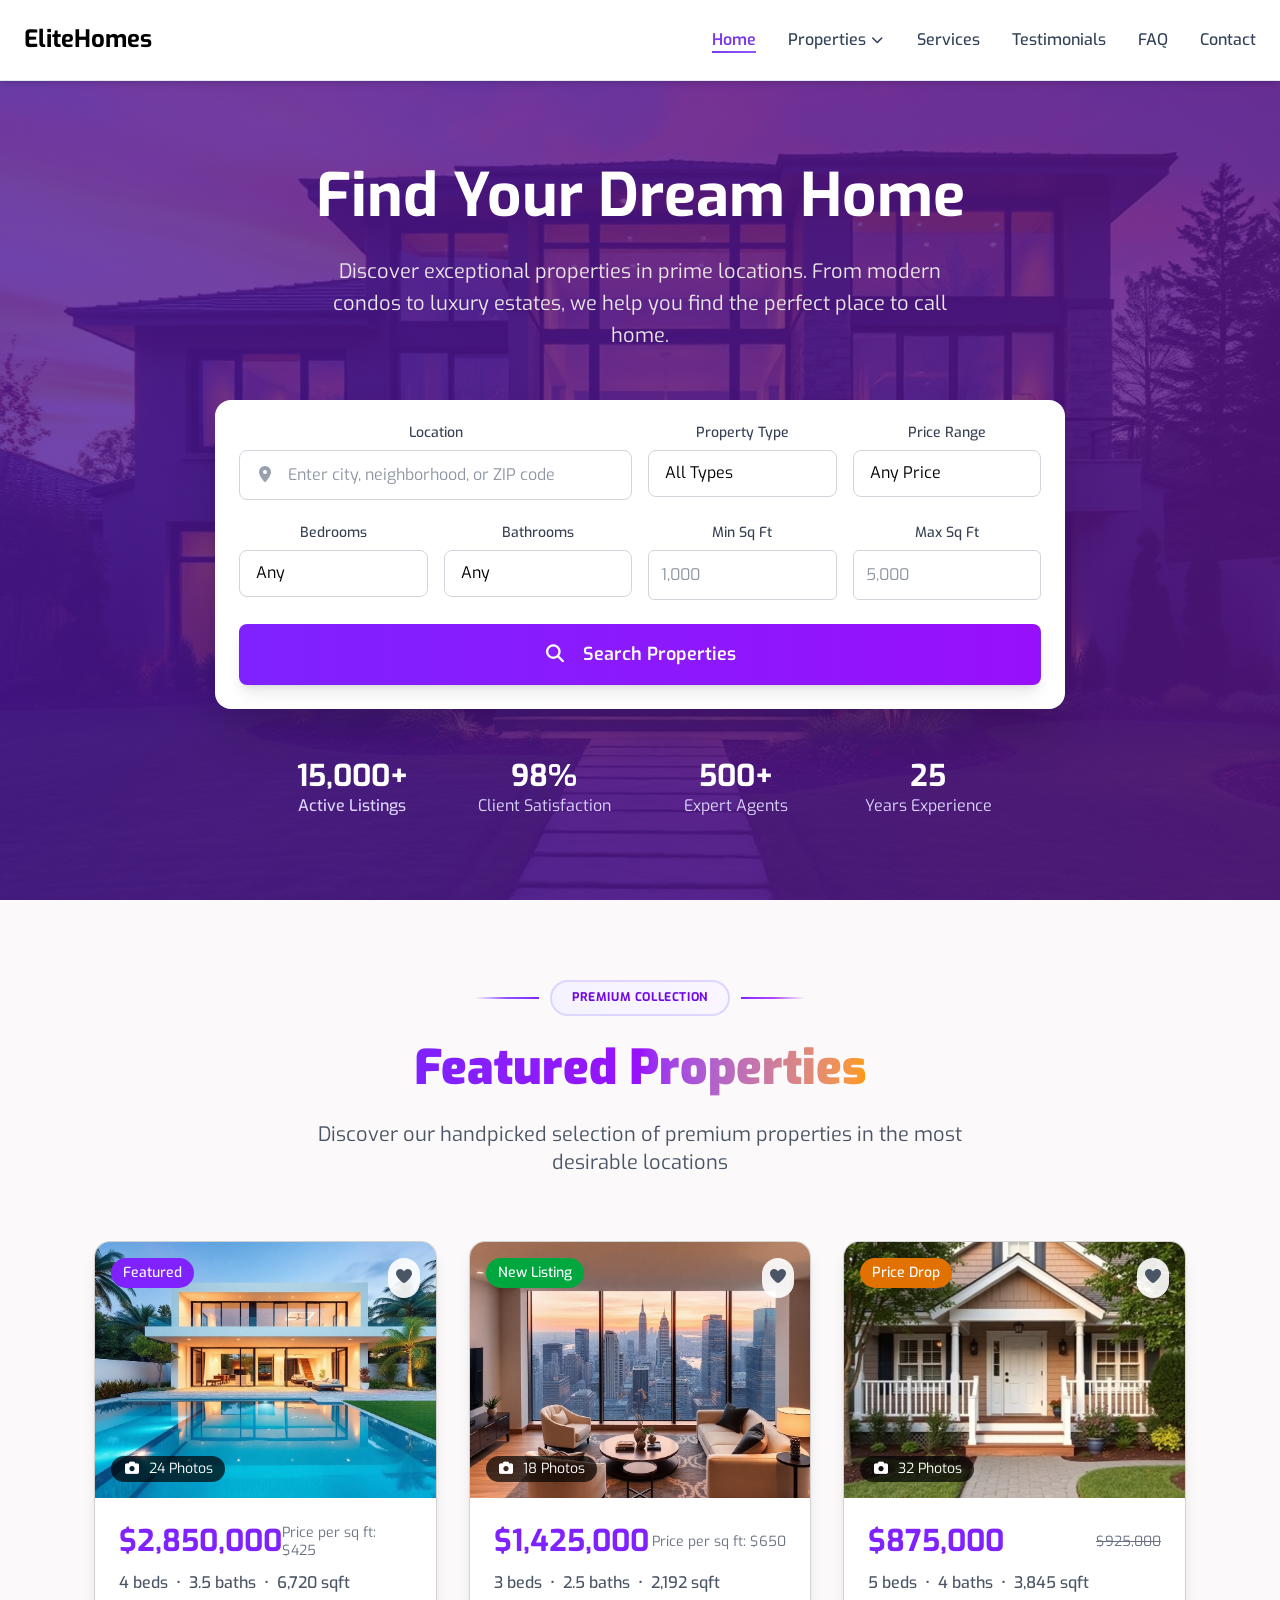
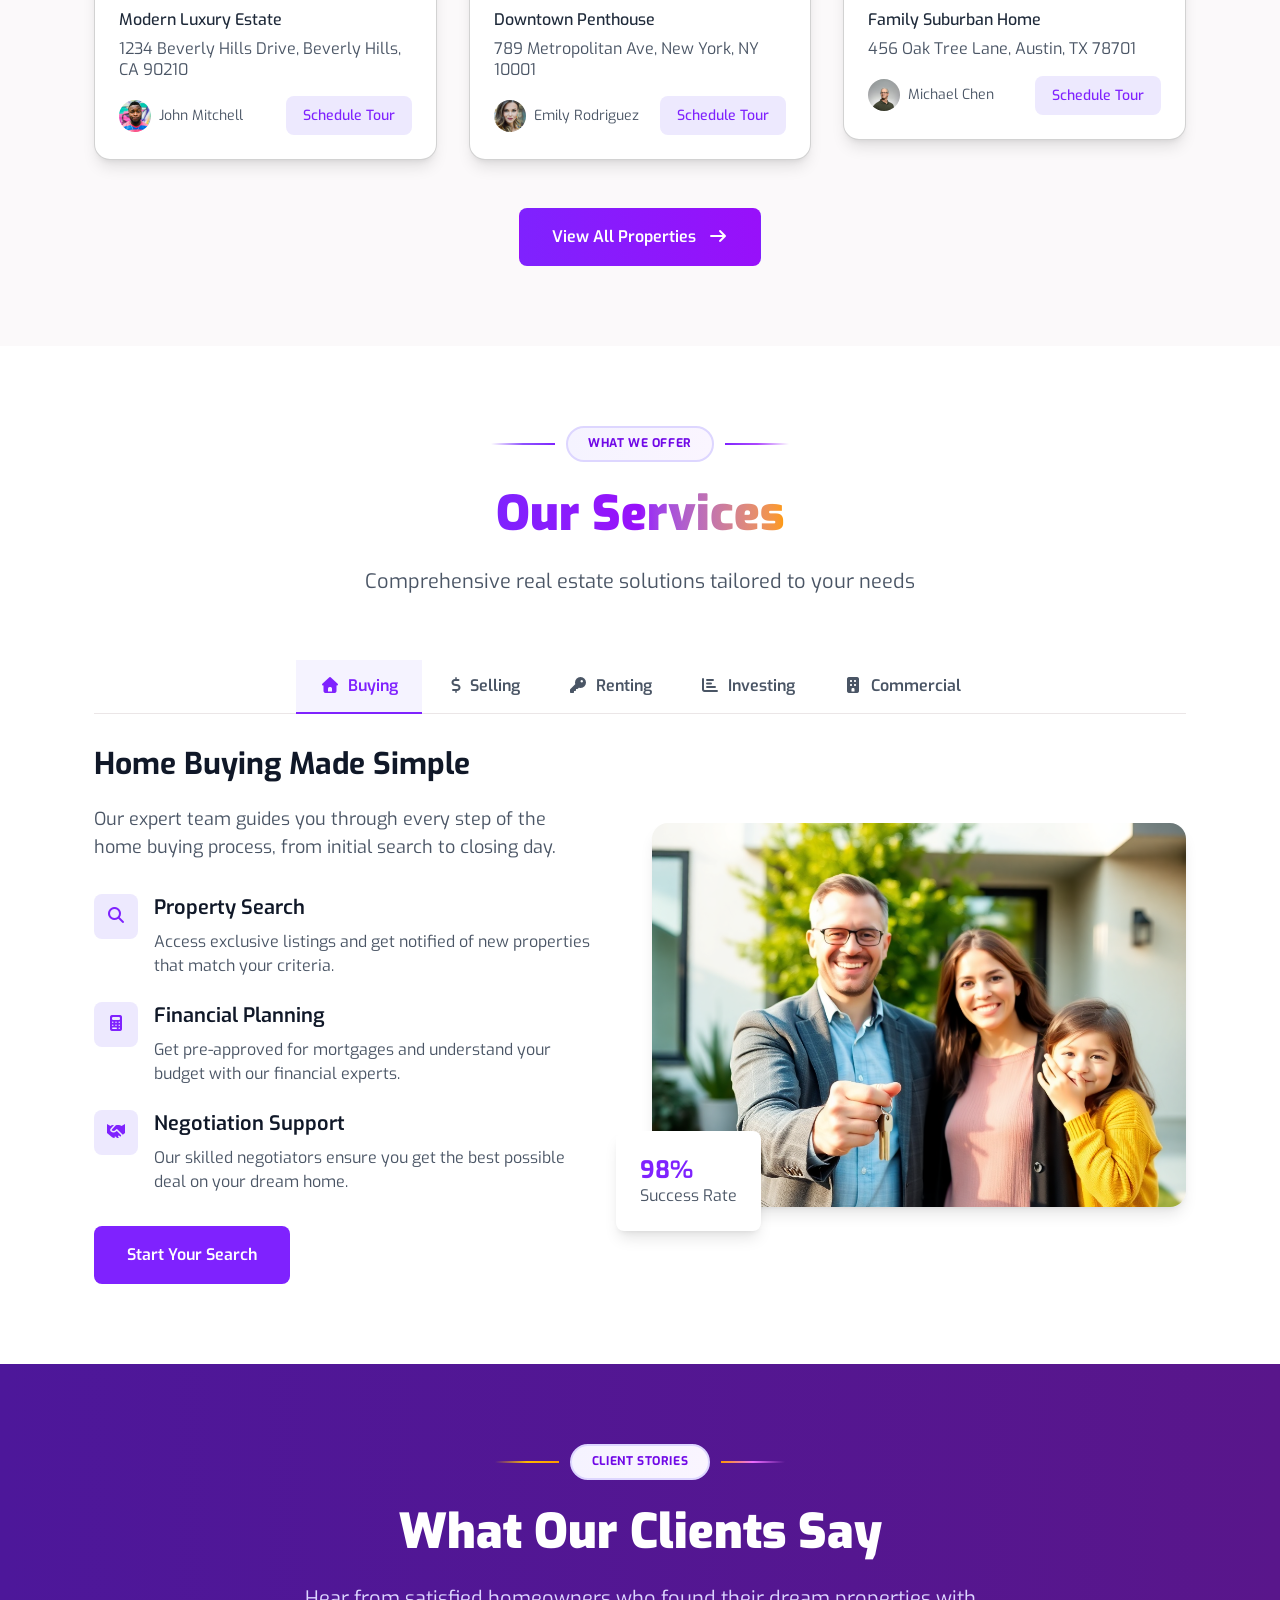
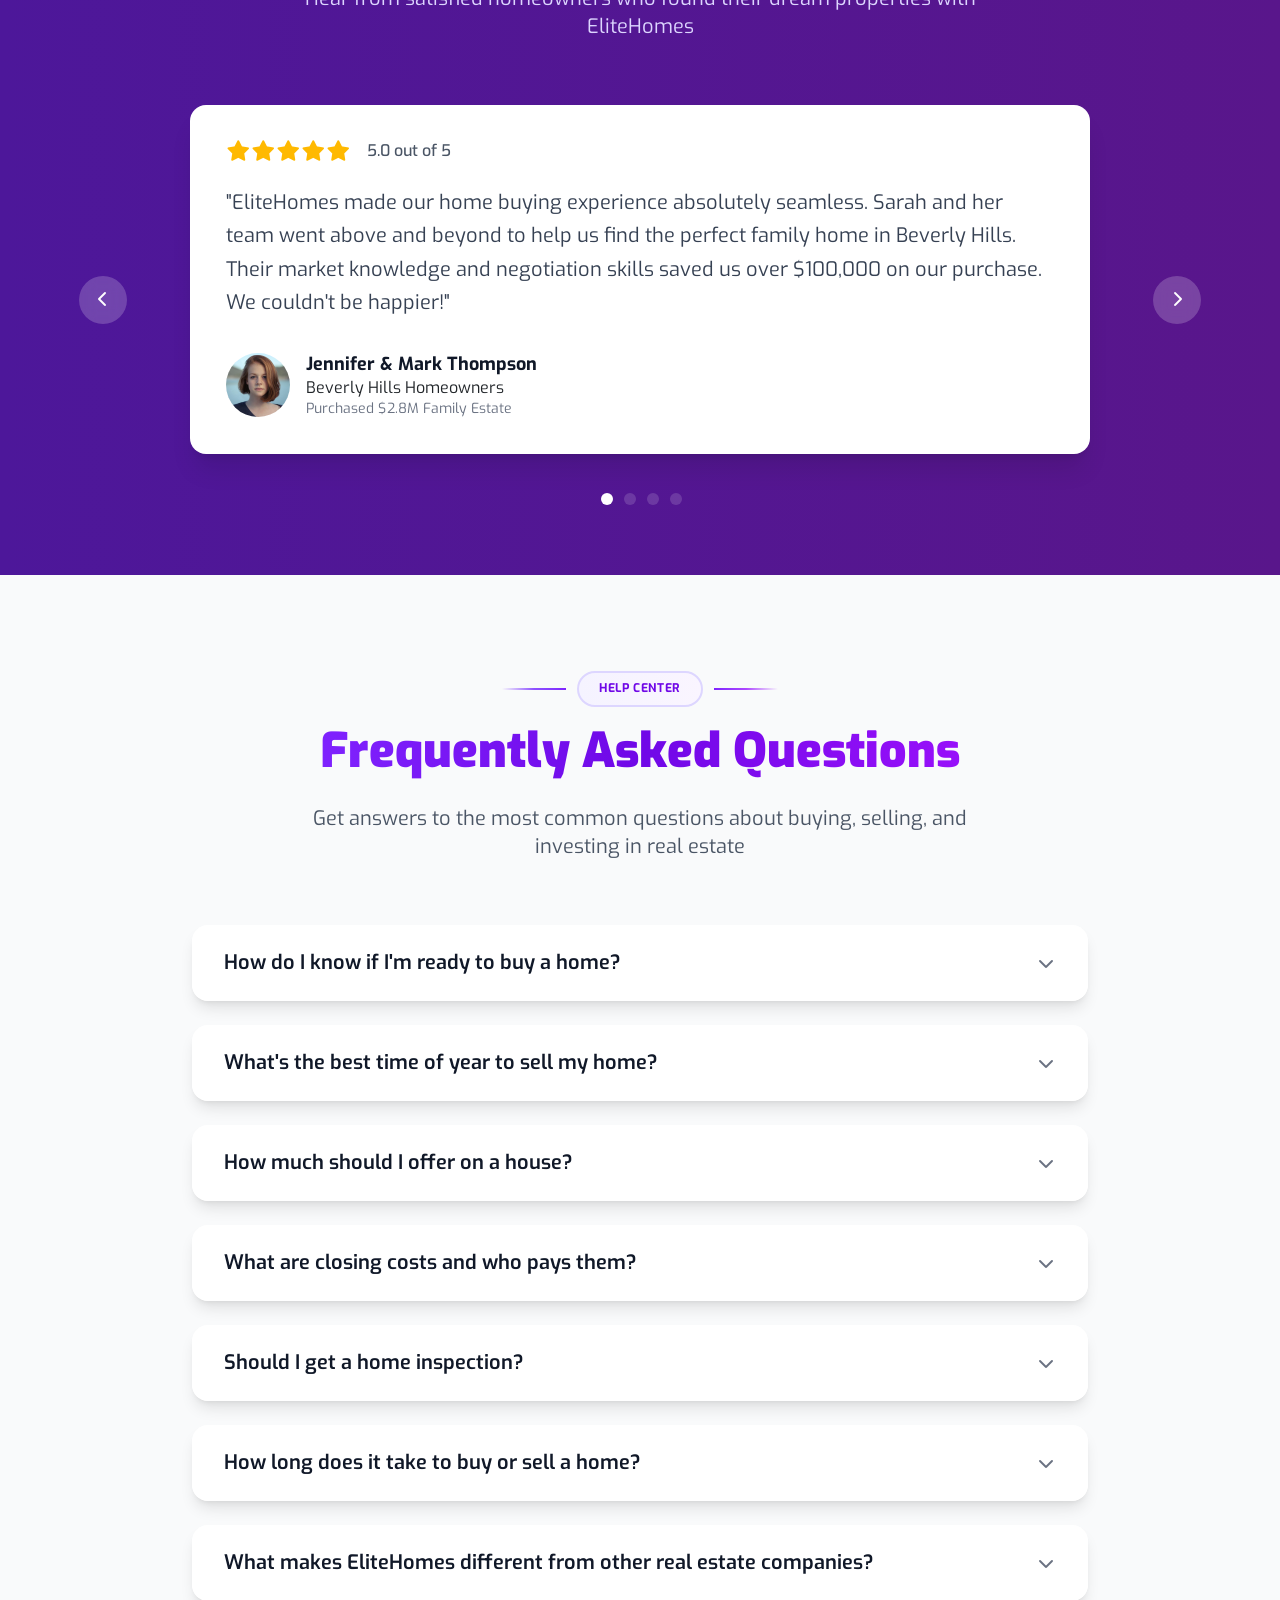
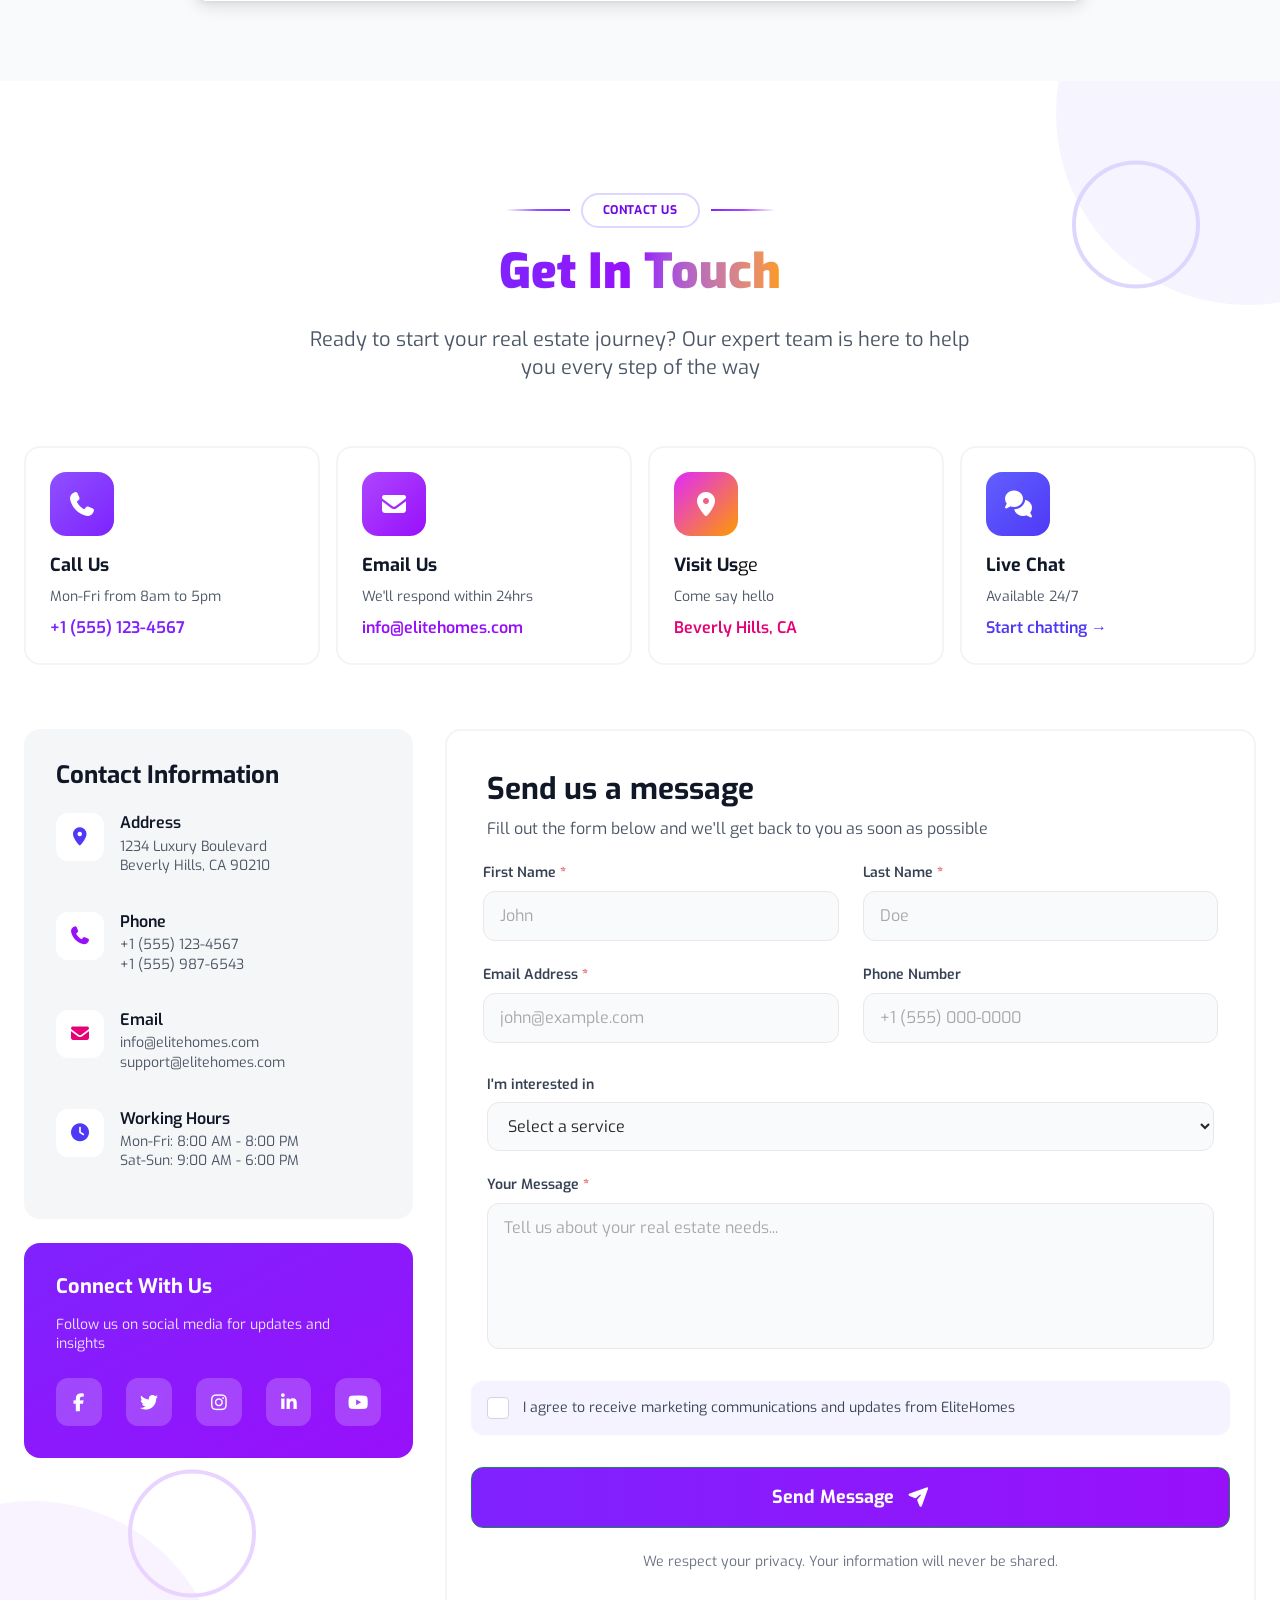
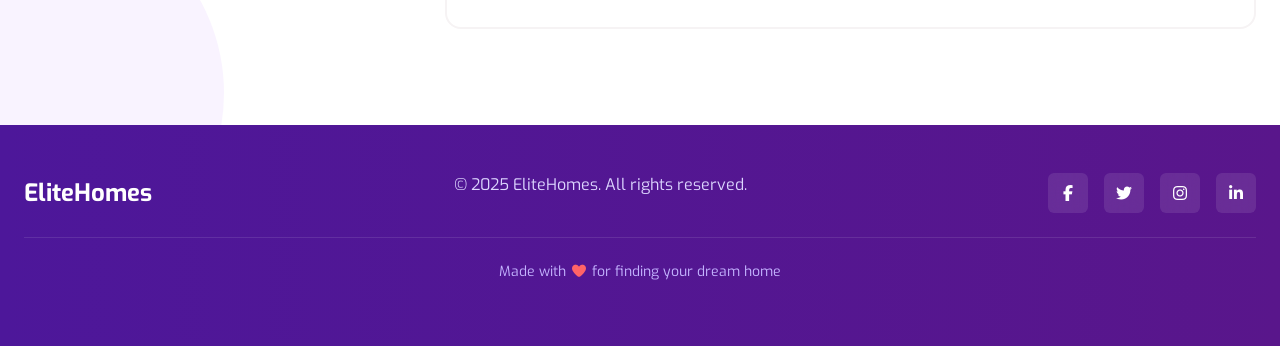
==== commit 47d2d194: "Improve dropdown-menu" ====
--- a/index.html
+++ b/index.html
@@ -16,28 +16,31 @@
   </head>
   <body>
     <nav class="navbar navbar-expand-lg bg-white fixed-top w-100 p-0">
-      <div class="container-fluid nav-container mx-auto px-4">
-        <div class="logo d-flex align-items-center">
-          <span class="navbar-brand fs-4 fw-bold">EliteHomes</span>
+      <div class="container-fluid nav-container position-relative mx-auto px-4">
+        <div
+          class="nav-logo d-flex justify-content-between align-items-center mx-auto"
+        >
+          <div class="logo d-flex align-items-center">
+            <span class="navbar-brand fs-4 fw-bold">EliteHomes</span>
+          </div>
+          <button
+            class="navbar-toggler"
+            type="button"
+            data-bs-toggle="collapse"
+            data-bs-target="#navbarSupportedContent"
+            aria-controls="navbarSupportedContent"
+            aria-expanded="false"
+            aria-label="Toggle navigation"
+          >
+            <i class="fa-solid fa-bars fs-5"></i>
+          </button>
         </div>
-        <button
-          class="navbar-toggler"
-          type="button"
-          data-bs-toggle="collapse"
-          data-bs-target="#navbarSupportedContent"
-          aria-controls="navbarSupportedContent"
-          aria-expanded="false"
-          aria-label="Toggle navigation"
-        >
-          <i class="fa-solid fa-bars fs-5"></i>
-        </button>
         <div class="collapse navbar-collapse" id="navbarSupportedContent">
-          <ul class="navbar-nav ms-auto mb-2 mb-lg-0">
+          <ul
+            class="navbar-nav ms-auto mb-2 mb-lg-0 align-items-stretch align-items-lg-center"
+          >
             <li class="nav-item">
-              <a
-                class="nav-link active fw-medium"
-                aria-current="page"
-                href="#hero"
+              <a class="nav-link active" aria-current="page" href="#hero"
                 >Home</a
               >
             </li>
@@ -62,7 +65,7 @@
                       <div class="properties">
                         <h3 class="fw-semibold mb-3">Featured Properties</h3>
                         <div class="properties-content">
-                          <a href="#" class="d-block mb-3 rounded-3">
+                          <a href="#" class="rounded-3 d-lg-block mb-2 mb-lg-3">
                             <div class="d-flex align-items-center">
                               <img
                                 src="Images/luxury-villa.jpeg"
@@ -75,7 +78,7 @@
                               </div>
                             </div>
                           </a>
-                          <a href="#" class="d-block mb-3 rounded-3">
+                          <a href="#" class="rounded-3 d-lg-block">
                             <div class="d-flex align-items-center">
                               <img
                                 src="Images/modern-apartment.jpeg"
@@ -131,7 +134,7 @@
                     <div class="col-lg-3">
                       <div class="popular-locations">
                         <h3 class="fw-semibold mb-3">Popular Locations</h3>
-                        <div>
+                        <div class="popular-images">
                           <a href="#" class="location-image d-block">
                             <div
                               class="image-details image-1 position-relative overflow-hidden"
@@ -189,7 +192,7 @@
                     <div class="col-lg-3">
                       <div class="resources">
                         <h3 class="fw-semibold mb-3">Resources</h3>
-                        <div>
+                        <div class="resources-info">
                           <a
                             href="#"
                             class="card-1 mb-3 position-relative d-block overflow-hidden"
@@ -209,13 +212,15 @@
                                 Essential tips and strategies for first-time
                                 homebuyers
                               </p>
-                              <div class="learn-more d-flex align-items-center">
+                              <div
+                                class="learn-more d-none d-lg-flex align-items-center"
+                              >
                                 <span class="fw-medium">Learn More</span>
                                 <i class="fa-solid fa-arrow-right ms-2"></i>
                               </div>
                             </div>
                             <div
-                              class="circle rounded-circle position-absolute top-0 end-0"
+                              class="circle rounded-circle d-none d-lg-flex position-absolute top-0 end-0"
                             ></div>
                           </a>
                           <a
@@ -236,13 +241,15 @@
                               <p>
                                 Smart strategies for property investment success
                               </p>
-                              <div class="learn-more d-flex align-items-center">
+                              <div
+                                class="learn-more d-none d-lg-flex align-items-center"
+                              >
                                 <span class="fw-medium">Learn More</span>
                                 <i class="fa-solid fa-arrow-right ms-2"></i>
                               </div>
                             </div>
                             <div
-                              class="circle rounded-circle position-absolute top-0 end-0"
+                              class="circle rounded-circle d-none d-lg-flex position-absolute top-0 end-0"
                             ></div>
                           </a>
                           <a
@@ -263,13 +270,15 @@
                               <p>
                                 In-depth analysis of real estate market trends
                               </p>
-                              <div class="learn-more d-flex align-items-center">
+                              <div
+                                class="learn-more d-none d-lg-flex align-items-center"
+                              >
                                 <span class="fw-medium">Learn More</span>
                                 <i class="fa-solid fa-arrow-right ms-2"></i>
                               </div>
                             </div>
                             <div
-                              class="circle rounded-circle position-absolute top-0 end-0"
+                              class="circle rounded-circle d-none d-lg-flex position-absolute top-0 end-0"
                             ></div>
                           </a>
                         </div>
@@ -306,7 +315,6 @@
         class="container section-container position-relative h-100 mx-auto px-4"
       >
         <div class="text-center">
-          <!-- Adding "mb-5" to the top class beside "text-center" as in the AI-Gemini if we need it -->
           <h1 class="hero-title text-white fw-bold mb-4">
             Find Your Dream Home
           </h1>
@@ -448,7 +456,7 @@
     </section>
     <!-- Featured properties Section -->
     <section class="featured-properties" id="properties">
-      <div class="section-container mx-auto px-4">
+      <div class="container section-container mx-auto px-4">
         <div class="section-header text-center">
           <div
             class="header-box d-inline-flex mb-3 align-items-center position-relative"
@@ -652,7 +660,7 @@
     </section>
     <!-- Services Section -->
     <section class="services bg-white" id="services">
-      <div class="section-container mx-auto px-4">
+      <div class="container section-container mx-auto px-4">
         <div class="section-header text-center">
           <div
             class="header-box d-inline-flex mb-3 align-items-center position-relative"
@@ -735,7 +743,7 @@
           </ul>
           <div class="tab-content">
             <div
-              class="tab-pane fade show active buying-content"
+              class="tab-pane show active buying-content"
               id="buying"
               role="tabpanel"
               tabindex="0"
@@ -744,37 +752,37 @@
                 <div class="col-lg-6 mb-5 mb-lg-0 pe-lg-5">
                   <div>
                     <h3 class="fw-bold mb-4">Home Buying Made Simple</h3>
-                    <p>
+                    <p class="more-info">
                       Our expert team guides you through every step of the home
                       buying process, from initial search to closing day.
                     </p>
                     <div class="content-info">
-                      <div class="d-flex align-items-start mb-1">
-                        <div class="service-icon me-3 rounded-2">
+                      <div class="d-flex align-items-start mb-4">
+                        <div class="service-icon me-3 rounded-3">
                           <i class="fa-solid fa-magnifying-glass"></i>
                         </div>
                         <div class="service-content">
                           <h4 class="mb-2 fs-5">Property Search</h4>
-                          <p>
+                          <p class="mb-0">
                             Access exclusive listings and get notified of new
                             properties that match your criteria.
                           </p>
                         </div>
                       </div>
-                      <div class="d-flex align-items-start mb-1">
-                        <div class="service-icon me-3 rounded-2">
+                      <div class="d-flex align-items-start mb-4">
+                        <div class="service-icon me-3 rounded-3">
                           <i class="fa-solid fa-calculator"></i>
                         </div>
                         <div class="service-content">
                           <h4 class="mb-2 fs-5">Financial Planning</h4>
-                          <p>
+                          <p class="mb-0">
                             Get pre-approved for mortgages and understand your
                             budget with our financial experts.
                           </p>
                         </div>
                       </div>
-                      <div class="d-flex align-items-start mb-1">
-                        <div class="service-icon me-3 rounded-2">
+                      <div class="d-flex align-items-start">
+                        <div class="service-icon me-3 rounded-3">
                           <i class="fa-solid fa-handshake"></i>
                         </div>
                         <div class="service-content">
@@ -787,7 +795,7 @@
                       </div>
                     </div>
                     <button
-                      class="btn btn-search search-button text-white rounded-2"
+                      class="btn btn-search search-button text-white rounded-3"
                     >
                       Start Your Search
                     </button>
@@ -799,12 +807,12 @@
                     <div>
                       <img
                         src="Images/services-img-1.png"
-                        class="object-fit-cover w-100 rounded-3"
+                        class="object-fit-cover w-100 rounded-4"
                         alt="Buying a house"
                       />
                     </div>
                     <div
-                      class="service-badge position-absolute bg-white rounded-2 p-4"
+                      class="service-badge position-absolute bg-white rounded-3 p-4"
                     >
                       <div class="fw-bold fs-4">98%</div>
                       <div>Success Rate</div>
@@ -814,7 +822,7 @@
               </div>
             </div>
             <div
-              class="tab-pane fade selling-content"
+              class="tab-pane selling-content"
               id="selling"
               role="tabpanel"
               tabindex="0"
@@ -823,37 +831,37 @@
                 <div class="col-lg-6 mb-5 mb-lg-0 pe-lg-5">
                   <div>
                     <h3 class="fw-bold mb-4">Maximize Your Home's Value</h3>
-                    <p>
+                    <p class="more-info">
                       Sell your property quickly and for the best price with our
                       comprehensive marketing strategy and expert guidance.
                     </p>
                     <div class="content-info">
-                      <div class="d-flex align-items-start mb-1">
-                        <div class="service-icon me-3 rounded-2">
+                      <div class="d-flex align-items-start mb-4">
+                        <div class="service-icon me-3 rounded-3">
                           <i class="fa-solid fa-chart-line"></i>
                         </div>
                         <div class="service-content">
                           <h4 class="mb-2 fs-5">Market Analysis</h4>
-                          <p>
+                          <p class="mb-0">
                             Get a comprehensive market analysis to price your
                             home competitively.
                           </p>
                         </div>
                       </div>
-                      <div class="d-flex align-items-start mb-1">
-                        <div class="service-icon me-3 rounded-2">
+                      <div class="d-flex align-items-start mb-4">
+                        <div class="service-icon me-3 rounded-3">
                           <i class="fa-solid fa-camera"></i>
                         </div>
                         <div class="service-content">
                           <h4 class="mb-2 fs-5">Professional Marketing</h4>
-                          <p>
+                          <p class="mb-0">
                             High-quality photography, virtual tours, and
                             multi-channel marketing campaigns.
                           </p>
                         </div>
                       </div>
-                      <div class="d-flex align-items-start mb-1">
-                        <div class="service-icon me-3 rounded-2">
+                      <div class="d-flex align-items-start">
+                        <div class="service-icon me-3 rounded-3">
                           <i class="fa-solid fa-users"></i>
                         </div>
                         <div class="service-content">
@@ -866,7 +874,7 @@
                       </div>
                     </div>
                     <button
-                      class="btn btn-search search-button text-white rounded-2"
+                      class="btn btn-search search-button text-white rounded-3"
                     >
                       Get Home Valuation
                     </button>
@@ -878,12 +886,12 @@
                     <div>
                       <img
                         src="Images/services-img-2.png"
-                        class="object-fit-cover w-100 rounded-3"
+                        class="object-fit-cover w-100 rounded-4"
                         alt="Home Value"
                       />
                     </div>
                     <div
-                      class="service-badge position-absolute bg-white rounded-2 p-4"
+                      class="service-badge position-absolute bg-white rounded-3 p-4"
                     >
                       <div class="fw-bold fs-4">21 days</div>
                       <div>Avg. Time to Sell</div>
@@ -893,7 +901,7 @@
               </div>
             </div>
             <div
-              class="tab-pane fade renting-content"
+              class="tab-pane renting-content"
               id="renting"
               role="tabpanel"
               tabindex="0"
@@ -902,37 +910,37 @@
                 <div class="col-lg-6 mb-5 mb-lg-0 pe-lg-5">
                   <div>
                     <h3 class="fw-bold mb-4">Premium Rental Properties</h3>
-                    <p>
+                    <p class="more-info">
                       Find your perfect rental home with our extensive portfolio
                       of quality properties and personalized service.
                     </p>
                     <div class="content-info">
-                      <div class="d-flex align-items-start mb-1">
-                        <div class="service-icon me-3 rounded-2">
+                      <div class="d-flex align-items-start mb-4">
+                        <div class="service-icon me-3 rounded-3">
                           <i class="fa-solid fa-map-location-dot"></i>
                         </div>
                         <div class="service-content">
                           <h4 class="mb-2 fs-5">Prime Locations</h4>
-                          <p>
+                          <p class="mb-0">
                             Access rentals in the most desirable neighborhoods
                             and communities.
                           </p>
                         </div>
                       </div>
-                      <div class="d-flex align-items-start mb-1">
-                        <div class="service-icon me-3 rounded-2">
+                      <div class="d-flex align-items-start mb-4">
+                        <div class="service-icon me-3 rounded-3">
                           <i class="fa-solid fa-shield-halved"></i>
                         </div>
                         <div class="service-content">
                           <h4 class="mb-2 fs-5">Verified Properties</h4>
-                          <p>
+                          <p class="mb-0">
                             All our rental properties are thoroughly inspected
                             and verified for quality.
                           </p>
                         </div>
                       </div>
-                      <div class="d-flex align-items-start mb-1">
-                        <div class="service-icon me-3 rounded-2">
+                      <div class="d-flex align-items-start">
+                        <div class="service-icon me-3 rounded-3">
                           <i class="fa-solid fa-screwdriver-wrench"></i>
                         </div>
                         <div class="service-content">
@@ -945,7 +953,7 @@
                       </div>
                     </div>
                     <button
-                      class="btn btn-search search-button text-white rounded-2"
+                      class="btn btn-search search-button text-white rounded-3"
                     >
                       Browse Rentals
                     </button>
@@ -957,12 +965,12 @@
                     <div>
                       <img
                         src="Images/service-img-4.png"
-                        class="object-fit-cover w-100 rounded-3"
+                        class="object-fit-cover w-100 rounded-4"
                         alt="Renting"
                       />
                     </div>
                     <div
-                      class="service-badge position-absolute bg-white rounded-2 p-4"
+                      class="service-badge position-absolute bg-white rounded-3 p-4"
                     >
                       <div class="fw-bold fs-4">5,000+</div>
                       <div>Available Rentals</div>
@@ -972,7 +980,7 @@
               </div>
             </div>
             <div
-              class="tab-pane fade investing-content"
+              class="tab-pane investing-content"
               id="investing"
               role="tabpanel"
               tabindex="0"
@@ -981,37 +989,37 @@
                 <div class="col-lg-6 mb-5 mb-lg-0 pe-lg-5">
                   <div>
                     <h3 class="fw-bold mb-4">Real Estate Investment</h3>
-                    <p>
+                    <p class="more-info">
                       Build wealth through strategic real estate investments
                       with our expert guidance and market insights.
                     </p>
                     <div class="content-info">
-                      <div class="d-flex align-items-start mb-1">
-                        <div class="service-icon me-3 rounded-2">
+                      <div class="d-flex align-items-start mb-4">
+                        <div class="service-icon me-3 rounded-3">
                           <i class="fa-solid fa-chart-pie"></i>
                         </div>
                         <div class="service-content">
                           <h4 class="mb-2 fs-5">Portfolio Analysis</h4>
-                          <p>
+                          <p class="mb-0">
                             Comprehensive analysis of investment opportunities
                             and portfolio optimization.
                           </p>
                         </div>
                       </div>
-                      <div class="d-flex align-items-start mb-1">
-                        <div class="service-icon me-3 rounded-2">
+                      <div class="d-flex align-items-start mb-4">
+                        <div class="service-icon me-3 rounded-3">
                           <i class="fa-solid fa-money-bill-wave"></i>
                         </div>
                         <div class="service-content">
                           <h4 class="mb-2 fs-5">ROI Projections</h4>
-                          <p>
+                          <p class="mb-0">
                             Detailed return on investment calculations and
                             market forecasting.
                           </p>
                         </div>
                       </div>
-                      <div class="d-flex align-items-start mb-1">
-                        <div class="service-icon me-3 rounded-2">
+                      <div class="d-flex align-items-start">
+                        <div class="service-icon me-3 rounded-3">
                           <i class="fa-solid fa-gear"></i>
                         </div>
                         <div class="service-content">
@@ -1024,7 +1032,7 @@
                       </div>
                     </div>
                     <button
-                      class="btn btn-search search-button text-white rounded-2"
+                      class="btn btn-search search-button text-white rounded-3"
                     >
                       Explore Investments
                     </button>
@@ -1036,12 +1044,12 @@
                     <div>
                       <img
                         src="Images/services-img-4.png"
-                        class="object-fit-cover w-100 rounded-3"
+                        class="object-fit-cover w-100 rounded-4"
                         alt="Investing"
                       />
                     </div>
                     <div
-                      class="service-badge position-absolute bg-white rounded-2 p-4"
+                      class="service-badge position-absolute bg-white rounded-3 p-4"
                     >
                       <div class="fw-bold fs-4">15%</div>
                       <div>Avg. Annual ROI</div>
@@ -1051,7 +1059,7 @@
               </div>
             </div>
             <div
-              class="tab-pane fade commerical-content"
+              class="tab-pane commerical-content"
               id="commerical"
               role="tabpanel"
               tabindex="0"
@@ -1060,37 +1068,37 @@
                 <div class="col-lg-6 mb-5 mb-lg-0 pe-lg-5">
                   <div>
                     <h3 class="fw-bold mb-4">Commercial Real Estate</h3>
-                    <p>
+                    <p class="more-info">
                       Expert commercial real estate services for businesses,
                       investors, and developers.
                     </p>
                     <div class="content-info">
-                      <div class="d-flex align-items-start mb-1">
-                        <div class="service-icon me-3 rounded-2">
+                      <div class="d-flex align-items-start mb-4">
+                        <div class="service-icon me-3 rounded-3">
                           <i class="fa-solid fa-building"></i>
                         </div>
                         <div class="service-content">
                           <h4 class="mb-2 fs-5">Office Spaces</h4>
-                          <p>
+                          <p class="mb-0">
                             Prime office locations for businesses of all sizes
                             and industries.
                           </p>
                         </div>
                       </div>
-                      <div class="d-flex align-items-start mb-1">
-                        <div class="service-icon me-3 rounded-2">
+                      <div class="d-flex align-items-start mb-4">
+                        <div class="service-icon me-3 rounded-3">
                           <i class="fa-solid fa-warehouse"></i>
                         </div>
                         <div class="service-content">
                           <h4 class="mb-2 fs-5">Industrial Properties</h4>
-                          <p>
+                          <p class="mb-0">
                             Warehouses, manufacturing facilities, and
                             distribution centers
                           </p>
                         </div>
                       </div>
-                      <div class="d-flex align-items-start mb-1">
-                        <div class="service-icon me-3 rounded-2">
+                      <div class="d-flex align-items-start">
+                        <div class="service-icon me-3 rounded-3">
                           <i class="fa-solid fa-store"></i>
                         </div>
                         <div class="service-content">
@@ -1103,9 +1111,9 @@
                       </div>
                     </div>
                     <button
-                      class="btn btn-search search-button text-white rounded-2"
+                      class="btn btn-search search-button text-white rounded-3"
                     >
-                      View Commerical Properties
+                      View Commercial Properties
                     </button>
                   </div>
                 </div>
@@ -1115,12 +1123,12 @@
                     <div>
                       <img
                         src="Images/service-img-5.png"
-                        class="object-fit-cover w-100 rounded-3"
+                        class="object-fit-cover w-100 rounded-4"
                         alt="Buying a house"
                       />
                     </div>
                     <div
-                      class="service-badge position-absolute bg-white rounded-2 p-4"
+                      class="service-badge position-absolute bg-white rounded-3 p-4"
                     >
                       <div class="fw-bold fs-4">$2.5B</div>
                       <div>Commercial Volume</div>
@@ -1656,7 +1664,7 @@
                   <i class="fa-solid fa-location-dot text-white fs-4"></i>
                 </div>
                 <h3 class="fw-bold mb-2">
-                  Visit Us<span class="fw-normal">ge</span>
+                  Visit Us<span class="fw-normal text-black">ge</span>
                 </h3>
                 <p>Come say hello</p>
                 <span>Beverly Hills, CA</span>
--- a/css/style.css
+++ b/css/style.css
@@ -1,7 +1,8 @@
 :root {
-  --main-color: #7c3aed;
+  --main-color: #7f22fe;
   --main-transition: 0.3s;
   --main-gray: #4a5565;
+  --main-black: #101828;
   --main-shadow: 0 10px 15px -3px #0000001a, 0 4px 6px -4px #0000001a;
 }
 * {
@@ -17,7 +18,6 @@
   font-size: 16px;
   line-height: 1.3;
   background-color: #fafaf9;
-  height: 700vh;
 }
 span,
 a {
@@ -43,22 +43,19 @@
     0 4px 6px -1px #0000001a,
     0 2px 4px -2px #0000001a;
   border-bottom: 1px solid #e2e8f0;
-  z-index: 50;
 }
 .nav-container {
+  height: 80px;
   width: 100%;
-  height: 80px;
-  position: relative;
 }
 nav .logo {
   color: #1d293d;
 }
 .navbar-nav {
   gap: 32px;
-  align-items: center;
 }
 .navbar-nav .nav-link.active {
-  color: var(--main-color);
+  color: #7c3aed;
   font-weight: 600;
 }
 .navbar-nav .nav-link {
@@ -72,11 +69,11 @@
   -o-transition: color var(--main-transition);
 }
 .navbar-nav .nav-link:hover {
-  color: var(--main-color);
+  color: #7c3aed;
 }
 .navbar-nav .nav-link::before {
   content: "";
-  background: linear-gradient(90deg, var(--main-color), #8b5cf6);
+  background: linear-gradient(90deg, #7c3aed, #8b5cf6);
   width: 0;
   height: 2px;
   transition: width var(--main-transition);
@@ -112,7 +109,56 @@
   box-shadow: none !important;
 }
 .navbar .navbar-toggler:hover i {
-  color: var(--main-color);
+  color: #7c3aed;
+}
+.navbar .nav-logo {
+  width: 80%;
+}
+@media (max-width: 600px) {
+  .navbar .nav-logo {
+    width: 100%;
+  }
+}
+@media (max-width: 992px) {
+  .navbar-nav {
+    gap: 0;
+  }
+  .navbar-collapse {
+    background-color: white;
+    border-top: 1px solid #e2e8f0;
+    padding-block: 16px;
+    position: absolute;
+    top: 100%;
+    left: 0;
+    width: 100%;
+    overflow-y: auto;
+    box-shadow: var(--main-shadow);
+  }
+  .navbar-nav .nav-link {
+    padding: 12px 16px !important;
+    display: flex;
+    align-items: center;
+    justify-content: space-between;
+    margin-bottom: 8px;
+    border-radius: 8px;
+    -webkit-border-radius: 8px;
+    -moz-border-radius: 8px;
+    -ms-border-radius: 8px;
+    -o-border-radius: 8px;
+  }
+  .navbar-nav .nav-link:hover {
+    background-color: #f5f3ff;
+  }
+  .navbar-nav .nav-link::before {
+    display: none;
+  }
+  .navbar-nav .nav-link.active {
+    color: #314158;
+    font-weight: 500;
+  }
+  .navbar-nav .nav-link.active:hover {
+    color: #7c3aed;
+  }
 }
 /* Dropdown Menu */
 .navbar-nav .dropdown-toggle {
@@ -128,6 +174,27 @@
 }
 .navbar-nav .dropdown-toggle i {
   font-size: 12px;
+}
+@media (max-width: 992px) {
+  .navbar-nav .dropdown-toggle i {
+    transform: rotate(0deg);
+    transition: var(--main-transition);
+    -webkit-transition: var(--main-transition);
+    -moz-transition: var(--main-transition);
+    -ms-transition: var(--main-transition);
+    -o-transition: var(--main-transition);
+    -webkit-transform: rotate(0deg);
+    -moz-transform: rotate(0deg);
+    -ms-transform: rotate(0deg);
+    -o-transform: rotate(0deg);
+  }
+  .navbar-nav .dropdown-toggle[aria-expanded="true"] i{
+    transform: rotate(180deg);
+    -webkit-transform: rotate(180deg);
+    -moz-transform: rotate(180deg);
+    -ms-transform: rotate(180deg);
+    -o-transform: rotate(180deg);
+}
 }
 .navbar-nav .dropdown-toggle::after {
   display: none !important;
@@ -146,7 +213,6 @@
   -ms-transform: translateX(-67%);
   -o-transform: translateX(-67%);
   border: none;
-  /* border: 1px solid #f1f5f9; */
 }
 @media (min-width: 1160px) and (max-width: 1320px) {
   .navbar-nav .mega-menu {
@@ -173,7 +239,7 @@
   --bs-gutter-y: 32px;
 }
 .navbar-nav .mega-menu h3 {
-  color: #101828;
+  color: var(--main-black);
   font-size: 18px;
   line-height: 1.5;
 }
@@ -196,7 +262,7 @@
   margin-left: 12px;
 }
 .mega-menu .properties .properties-content .image-info h4 {
-  color: #101828;
+  color: var(--main-black);
   font-size: 14px;
 }
 .mega-menu .properties .properties-content .image-info p {
@@ -216,7 +282,7 @@
   -o-transition: 0.15s;
 }
 .mega-menu .property-types a:hover {
-  color: #7f22fe;
+  color: var(--main-color);
 }
 .mega-menu .property-types i {
   width: 20px;
@@ -318,7 +384,7 @@
   height: 40px;
 }
 .mega-menu .resources .card-1 .icon {
-  color: #7f22fe;
+  color: var(--main-color);
   background-color: #ede9fe;
 }
 .mega-menu .resources .card-2 .icon {
@@ -334,7 +400,7 @@
   line-height: 1.5;
 }
 .mega-menu .resources .resource-title h4 {
-  color: #101828;
+  color: var(--main-black);
   font-size: 18px !important;
   line-height: 1.5;
   margin-left: 12px;
@@ -346,7 +412,7 @@
 }
 .mega-menu .resources .card-1:hover h4,
 .mega-menu .resources .card-1 .learn-more {
-  color: #7f22fe;
+  color: var(--main-color);
 }
 .mega-menu .resources .card-2:hover h4,
 .mega-menu .resources .card-2 .learn-more {
@@ -404,70 +470,122 @@
 .mega-menu .resources .card-3 .circle {
   background-image: linear-gradient(to bottom right, #f3e8ff, #faf5ff);
 }
-
-.mobile-mega-menu .properties,
-.mobile-mega-menu .property-types,
-.mobile-mega-menu .popular-locations,
-.mobile-mega-menu .resources {
-  background-color: #fbf9fa;
-}
-.mobile-mega-menu h3 {
-  color: #101828;
-  font-size: 14px;
-  line-height: 1.4;
-  margin-bottom: 12px;
-}
-.mobile-mega-menu .properties .properties-content {
-  gap: 12px;
-}
-.mobile-mega-menu .properties .properties-content a {
-  transition: 0.15s;
-  -webkit-transition: 0.15s;
-  -moz-transition: 0.15s;
-  -ms-transition: 0.15s;
-  -o-transition: 0.15s;
-}
-.mobile-mega-menu .properties .properties-content a:hover {
-  background-color: #f5f3ff !important;
-}
-.mobile-mega-menu .properties .properties-content img {
-  width: 48px;
-  height: 48px;
-}
-.mobile-mega-menu .properties .properties-content .image-info {
-  margin-left: 12px;
-}
-.mobile-mega-menu .properties .properties-content .image-info h4 {
-  color: #101828;
-  line-height: 1.3;
-  font-size: 12px;
-}
-.mobile-mega-menu .properties .properties-content .image-info p {
-  color: #6a7282;
-  line-height: 1.3;
-  font-size: 12px;
-}
-.mobile-mega-menu .property-types {
-  background-color: #fbf9fa;
-}
-.mobile-mega-menu .property-types ul {
-  grid-template-columns: repeat(2, minmax(0, 1fr));
-}
-.mobile-mega-menu .property-types a {
-  color: var(--main-gray);
-  font-size: 14px;
-  transition: 0.15s;
-  -webkit-transition: 0.15s;
-  -moz-transition: 0.15s;
-  -ms-transition: 0.15s;
-  -o-transition: 0.15s;
-}
-.mobile-mega-menu .property-types i {
-  width: 16px;
-  color: #99a1af;
-  margin-right: 12px;
-}
-
+@media (max-width: 992px) {
+  .navbar-nav .mega-menu {
+    height: 400px;
+    overflow: auto;
+    padding-inline: 8px;
+    position: static !important;
+    width: 100% !important;
+    box-shadow: none !important;
+    transform: none !important;
+    -webkit-transform: none !important;
+    -moz-transform: none !important;
+    -ms-transform: none !important;
+    -o-transform: none !important;
+  }
+  .navbar-nav .mega-menu .container-fluid {
+    --bs-gutter-x: 0;
+  }
+  .navbar-nav .mega-menu .row {
+    --bs-gutter-x: 16px !important;
+    --bs-gutter-y: 16px !important;
+  }
+  .navbar-nav .mega-menu h3 {
+    font-size: 14px !important;
+    font-weight: bold !important;
+  }
+  .navbar-nav .mega-menu .properties,
+  .navbar-nav .mega-menu .property-types,
+  .navbar-nav .mega-menu .popular-locations,
+  .navbar-nav .mega-menu .resources {
+    background-color: #f9fafb;
+    padding: 16px;
+    border-radius: 8px;
+    -webkit-border-radius: 8px;
+    -moz-border-radius: 8px;
+    -ms-border-radius: 8px;
+    -o-border-radius: 8px;
+  }
+  .navbar-nav .mega-menu .properties .properties-content a {
+    background-color: white;
+    margin-right: 12px;
+  }
+  .navbar-nav .mega-menu .properties .properties-content a:hover {
+    background-color: #f5f3ff;
+  }
+  .mega-menu .properties .properties-content img {
+    width: 50px;
+    height: 50px;
+  }
+  .mega-menu .properties .properties-content .image-info h4 {
+    font-size: 12px;
+  }
+  .mega-menu .properties .properties-content .image-info p {
+    font-size: 12px;
+  }
+  .navbar-nav .mega-menu .property-types ul {
+    display: grid;
+    grid-template-columns: repeat(2, minmax(0, 1fr));
+  }
+  .mega-menu .property-types ul li {
+    margin-bottom: 4px !important;
+  }
+  .mega-menu .property-types a span {
+    font-size: 14px;
+  }
+  .navbar-nav .mega-menu .popular-locations .popular-images {
+    display: grid;
+    grid-template-columns: repeat(3, minmax(0, 1fr));
+    gap: 12px;
+  }
+  .mega-menu .popular-locations .image-details {
+    height: 60px;
+  }
+  .mega-menu .popular-locations .image-details .image-name span:first-child {
+    font-size: 16px;
+  }
+  .mega-menu .popular-locations .image-details .image-name span:last-child {
+    font-size: 12px;
+  }
+  .navbar-nav .mega-menu .resources .resources-info {
+    display: grid;
+    grid-template-columns: repeat(2, minmax(0, 1fr));
+    gap: 12px;
+  }
+  .mega-menu .resources .resource-content {
+    padding: 12px !important;
+  }
+  .mega-menu .resources a .resource-content h4 {
+    font-size: 14px !important;
+    margin-bottom: 0;
+  }
+  .mega-menu .resources a .resource-content p {
+    font-size: 14px;
+    margin-bottom: 0;
+  }
+}
+@media (max-width: 600px) {
+  .mega-menu .property-types a span {
+    font-size: 12px;
+  }
+  .mega-menu .popular-locations .image-details .image-name span:first-child {
+    font-size: 12px;
+    line-height: 1.1;
+    margin-bottom: 4px;
+  }
+  .mega-menu .popular-locations .image-details .image-name span:last-child {
+    font-size: 10px;
+    line-height: 1.1;
+  }
+  .mega-menu .resources a .resource-content h4 {
+    font-size: 12px !important;
+    line-height: 1.2;
+  }
+  .mega-menu .resources a .resource-content p {
+    font-size: 12px;
+  }
+}
 /* Hero Section */
 .hero {
   background-image:
@@ -476,7 +594,7 @@
   background-size: cover;
   background-position: 50%;
   background-attachment: fixed;
-  /* background-repeat: no-repeat; */
+  background-repeat: no-repeat;
   min-height: 100vh;
   padding-top: 80px;
   padding-bottom: 0;
@@ -487,7 +605,8 @@
     padding-bottom: 80px;
   }
 }
-.hero .section-container {
+.hero .section-container,
+.contact .section-container {
   z-index: 10;
 }
 .hero .hero-title {
@@ -574,6 +693,7 @@
 }
 .hero-data {
   max-width: 768px;
+  margin-bottom: 3px;
 }
 .hero-data .above-num {
   font-size: 30px;
@@ -734,7 +854,7 @@
   left: 16px;
 }
 .featured-properties .property-card .card-image .badge-1 {
-  background-color: #7f22fe;
+  background-color: var(--main-color);
 }
 .featured-properties .property-card .card-image .badge-2 {
   background-color: #00a63e;
@@ -765,7 +885,7 @@
   margin-bottom: 12px;
 }
 .featured-properties .property-card .card-content .card-price .price {
-  color: #7f22fe;
+  color: var(--main-color);
   font-size: 30px;
 }
 .featured-properties .property-card .card-content .card-price span {
@@ -791,7 +911,7 @@
   color: var(--main-gray);
 }
 .featured-properties .property-card .card-content button {
-  color: #7f22fe;
+  color: var(--main-color);
   font-size: 14px;
   background-color: #ede9fe;
   transition: var(--main-transition);
@@ -801,7 +921,7 @@
   -o-transition: var(--main-transition);
 }
 .featured-properties .property-card .card-content button:hover {
-  color: #ddd6ff;
+  background-color: #ddd6ff;
 }
 @media (min-width: 992px) and (max-width: 1200px) {
   .featured-properties .property-card .card-content .card-price,
@@ -810,7 +930,13 @@
     gap: 12px;
   }
 }
-
+@media (max-width: 450px) {
+  .featured-properties .property-card .card-content .card-price,
+  .featured-properties .property-card .card-content .bottom-info {
+    flex-direction: column;
+    gap: 12px;
+  }
+}
 /* Services Section */
 .services {
   padding-block: 80px;
@@ -829,33 +955,32 @@
   font-weight: 600;
   background-color: transparent;
   border-radius: 0;
-  /*border-bottom: 2px solid transparent;
-  */
   margin-bottom: -1px;
-  transition: 0.2s;
-  -webkit-transition: 0.2s;
-  -moz-transition: 0.2s;
-  -ms-transition: 0.2s;
-  -o-transition: 0.2s;
+  transition: all 0.2s;
+  -webkit-transition: all 0.2s;
+  -moz-transition: all 0.2s;
+  -ms-transition: all 0.2s;
+  -o-transition: all 0.2s;
   -webkit-border-radius: 0;
   -moz-border-radius: 0;
   -ms-border-radius: 0;
   -o-border-radius: 0;
 }
 .services .services-content .service-tabs .nav-link.active {
-  color: #7f22fe;
+  color: var(--main-color);
   background-color: #f5f3ff;
-  border-bottom: 2px solid #7f22fe;
+  border-bottom: 2px solid var(--main-color);
 }
 .services .services-content .service-tabs .nav-link:hover {
-  color: #7f22fe;
+  color: var(--main-color);
   border-color: #c4b4ff;
 }
+
 .services .services-content .tab-content h3 {
-  color: #101828;
+  color: var(--main-black);
   font-size: 30px;
 }
-.services .services-content .tab-content p {
+.services .services-content .tab-content .more-info {
   color: var(--main-gray);
   font-size: 18px;
   line-height: 1.55;
@@ -882,7 +1007,7 @@
 
 .buying-content .service-icon i,
 .buying-content .service-badge div:first-child {
-  color: #7f22fe;
+  color: var(--main-color);
 }
 .selling-content .service-icon i,
 .selling-content .service-badge div:first-child {
@@ -901,7 +1026,7 @@
   color: #4f39f6;
 }
 .buying-content .search-button {
-  background-color: #7f22fe;
+  background-color: var(--main-color);
 }
 .buying-content .search-button:hover {
   background-color: #7008e7;
@@ -932,13 +1057,13 @@
 }
 .services .content-info .service-content h4 {
   font-weight: 600;
-  color: #101828;
+  color: var(--main-black);
   line-height: 1.4;
 }
 .services .content-info .service-content p {
   color: var(--main-gray);
-  line-height: 1.1;
   font-size: 16px;
+  line-height: 1.5;
 }
 
 .services .search-button {
@@ -972,7 +1097,6 @@
 .services .service-badge div:last-child {
   color: var(--main-gray);
 }
-
 /* Testimonials Section */
 .testimonials {
   padding-block: 80px;
@@ -1035,7 +1159,7 @@
   height: 64px;
 }
 .testimonials .image-info h4 {
-  color: #101828;
+  color: var(--main-black);
   font-size: 18px;
   line-height: 1.5;
 }
@@ -1129,7 +1253,7 @@
 }
 
 .questions .accordion .accordion-item button {
-  color: #101828;
+  color: var(--main-black);
   font-weight: 600;
   line-height: 1.4;
   padding: 24px 32px;
@@ -1199,7 +1323,7 @@
   -o-transform: rotate(180deg);
 }
 .questions .accordion .accordion-item .accordion-button:not(.collapsed) {
-  color: #101828;
+  color: var(--main-black);
   background-color: white;
   box-shadow: none;
 }
@@ -1245,9 +1369,6 @@
   bottom: 128px;
   left: 128px;
   border: 4px solid #e9d4ff;
-}
-.contact .section-container {
-  z-index: 10;
 }
 .contact .contact-container {
   max-width: 1280px;
@@ -1317,7 +1438,7 @@
 .contact .contact-cards .card-content h3 {
   font-size: 18px;
   line-height: 1.55;
-  color: #101828;
+  color: var(--main-black);
 }
 .contact .contact-cards .card-content p {
   color: var(--main-gray);
@@ -1329,7 +1450,7 @@
   font-weight: 600;
 }
 .contact .contact-cards .card-1 a {
-  color: #7f22fe;
+  color: var(--main-color);
 }
 .contact .contact-cards .card-1 a:hover {
   color: #7008e7;
@@ -1350,7 +1471,6 @@
   color: #432dd7;
 }
 .contact .main-contact .left-info {
-  /* background-image: linear-gradient(to bottom right, #f5f6f8, #fbf9fa, #f5f6f8); */
   padding: 32px;
   background-color: #f5f6f8;
 }
@@ -1358,7 +1478,7 @@
   margin-bottom: 20px;
 }
 .contact .main-contact .left-info h3 {
-  color: #101828;
+  color: var(--main-black);
 }
 .contact .main-contact .left-info .contact-icon {
   width: 48px;
@@ -1386,7 +1506,7 @@
   color: #4f39f6;
 }
 .contact .main-contact .left-info .details h4 {
-  color: #101828;
+  color: var(--main-black);
   font-weight: 600;
   font-size: inherit;
 }
@@ -1446,7 +1566,7 @@
   margin-bottom: 32px;
 }
 .contact .main-contact .right-info .right-info-title h3 {
-  color: #101828;
+  color: var(--main-black);
   font-size: 30px;
   margin-bottom: 12px;
 }
@@ -1463,7 +1583,6 @@
 .contact .main-contact .right-info .select-form,
 .contact .main-contact .right-info textarea {
   padding: 12px 16px;
-  /* background-color: #fbf9fa; */
   background-color: #f9fafb;
   color: inherit;
   border: 1px solid #ebe6e7;
@@ -1498,7 +1617,7 @@
   color: #a7a8ab;
 }
 .contact .main-contact .right-info .checkbox-box {
-  gap: 12px;
+  gap: 6px;
   background-color: #f5f3ff;
   border-radius: 12px;
   -webkit-border-radius: 12px;
@@ -1509,14 +1628,14 @@
 .contact .main-contact .right-info .form-check-input {
   width: 22px;
   height: 22px;
-  color: #7f22fe;
+  color: var(--main-color);
   border-color: #d1d5dc;
   cursor: pointer;
 }
 
 .contact .main-contact .right-info .form-check-input:checked {
-  background-color: #7f22fe !important;
-  border-color: #7f22fe !important;
+  background-color: var(--main-color) !important;
+  border-color: var(--main-color) !important;
 }
 .form-check-input:focus {
   box-shadow: none !important;
@@ -1583,7 +1702,7 @@
   -o-transition: var(--main-transition);
 }
 footer .social-links a:hover {
-  background-color: #7f22fe;
+  background-color: var(--main-color);
   transform: scale(1.1);
   -webkit-transform: scale(1.1);
   -moz-transform: scale(1.1);
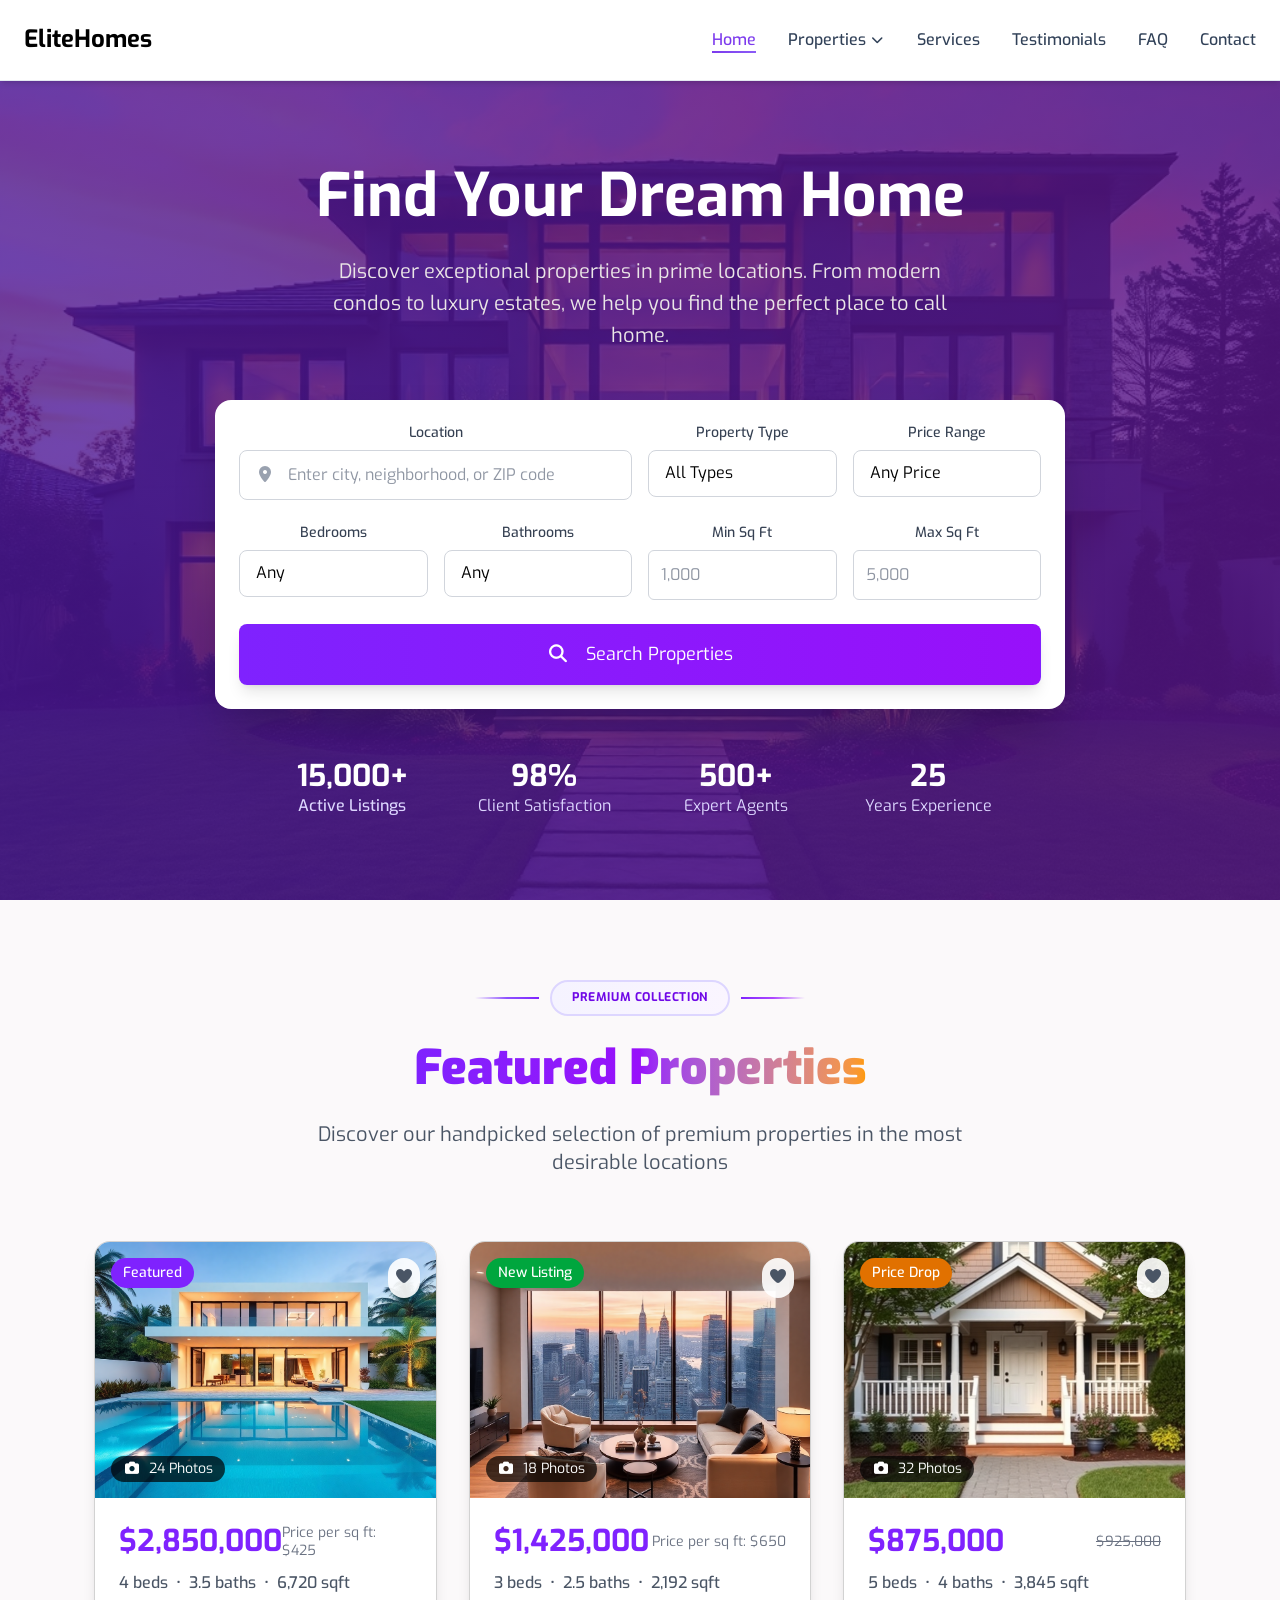
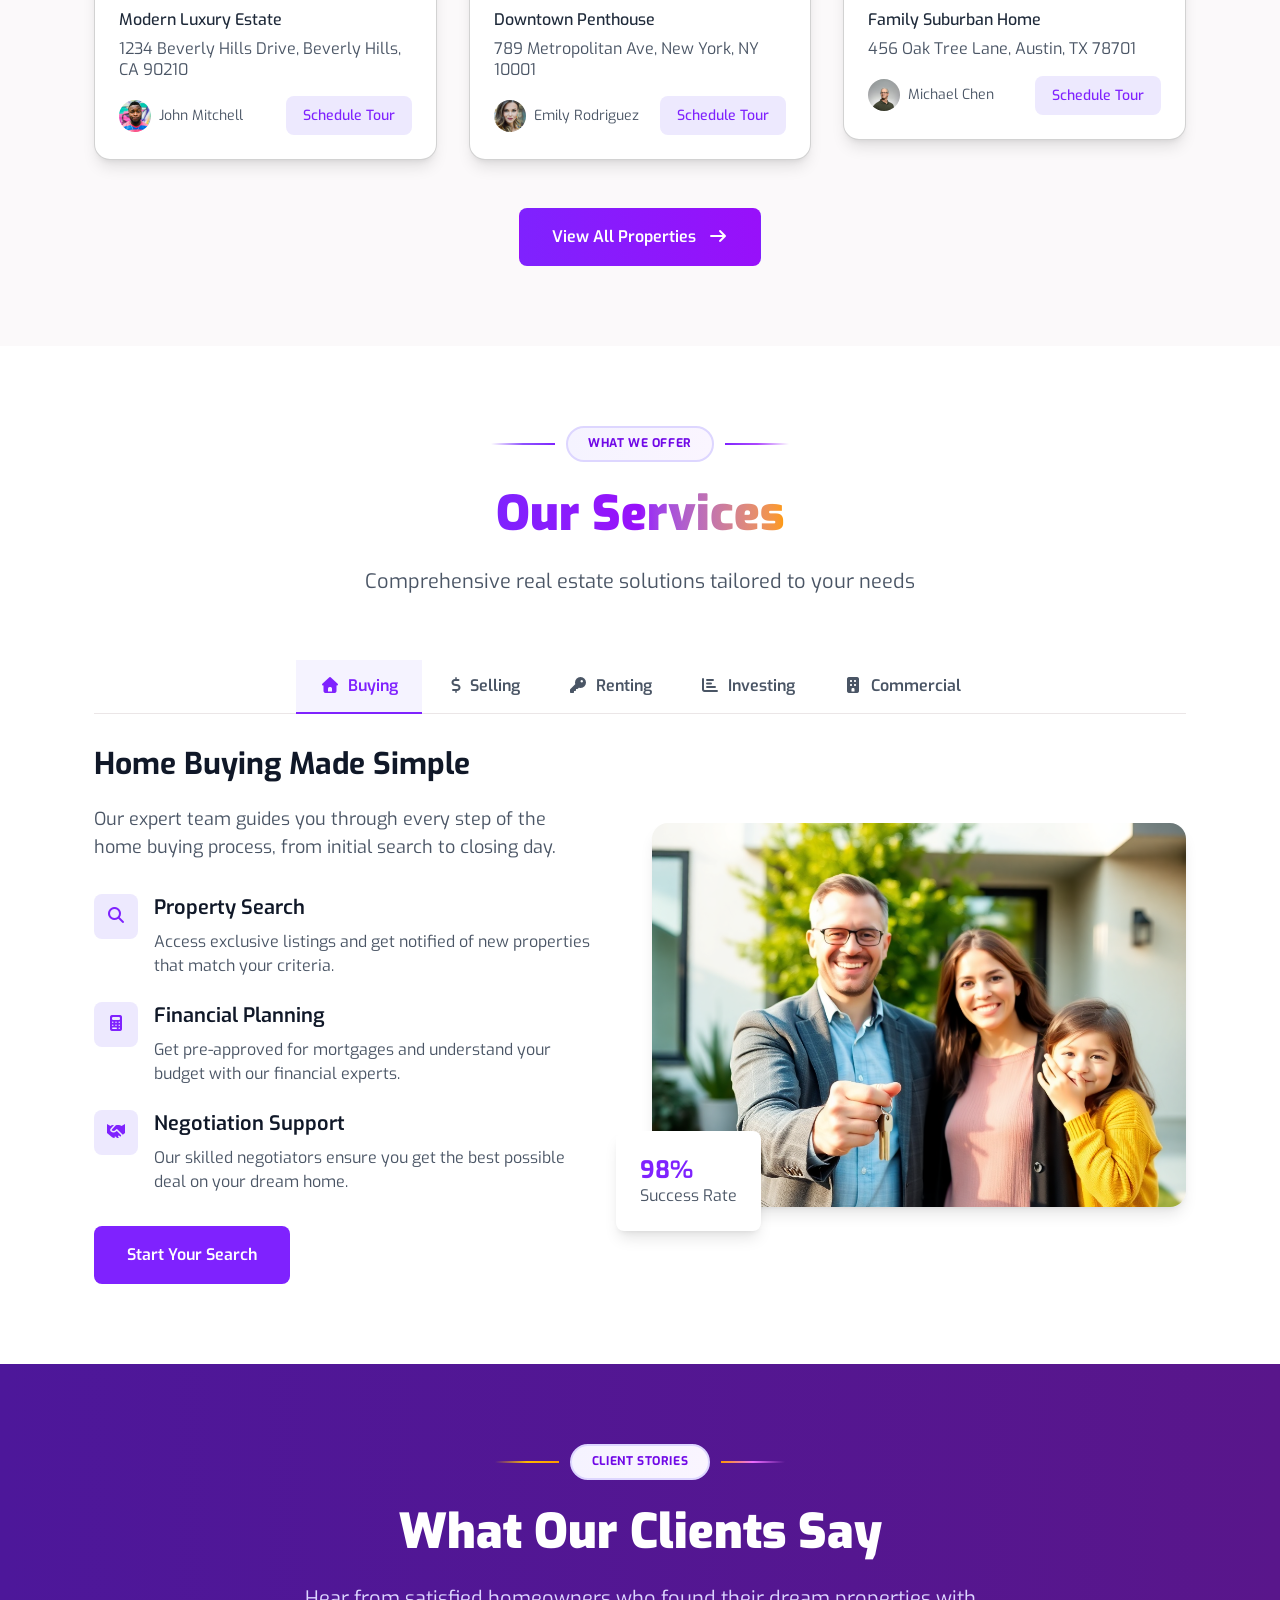
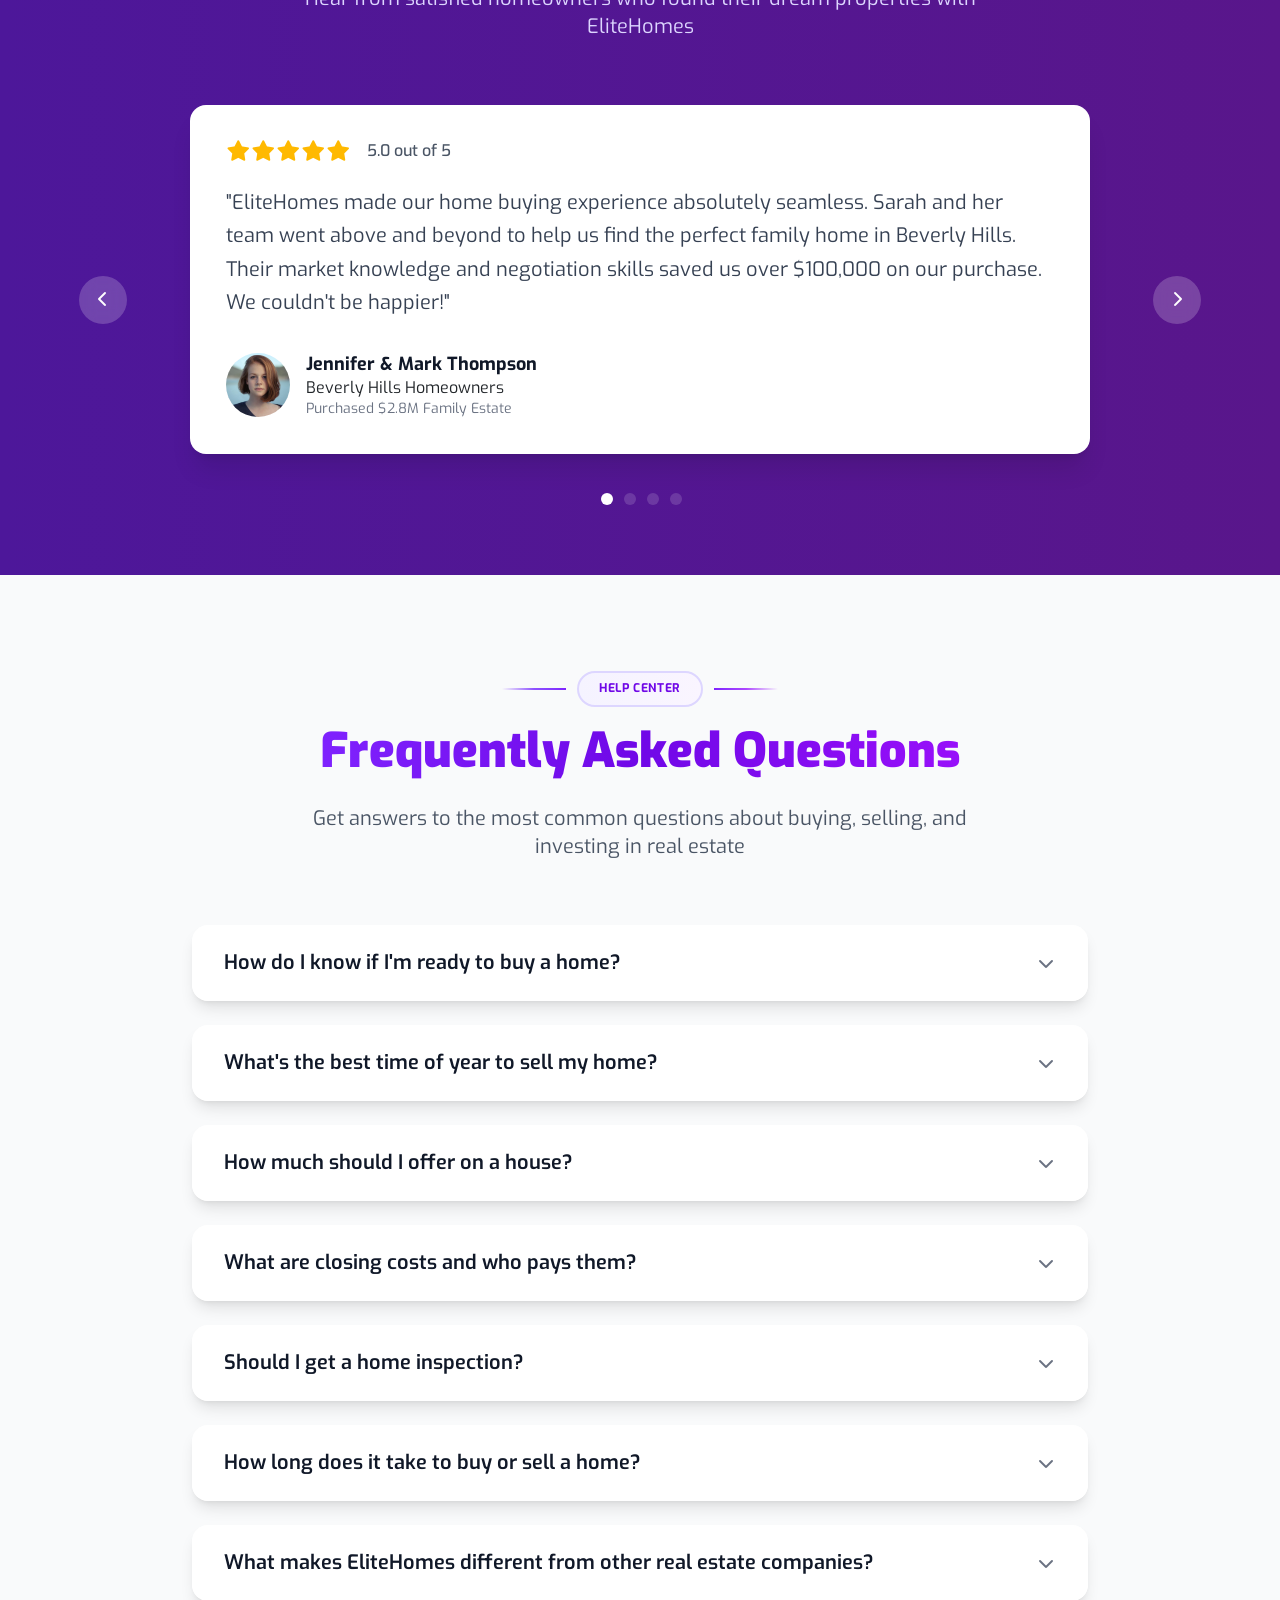
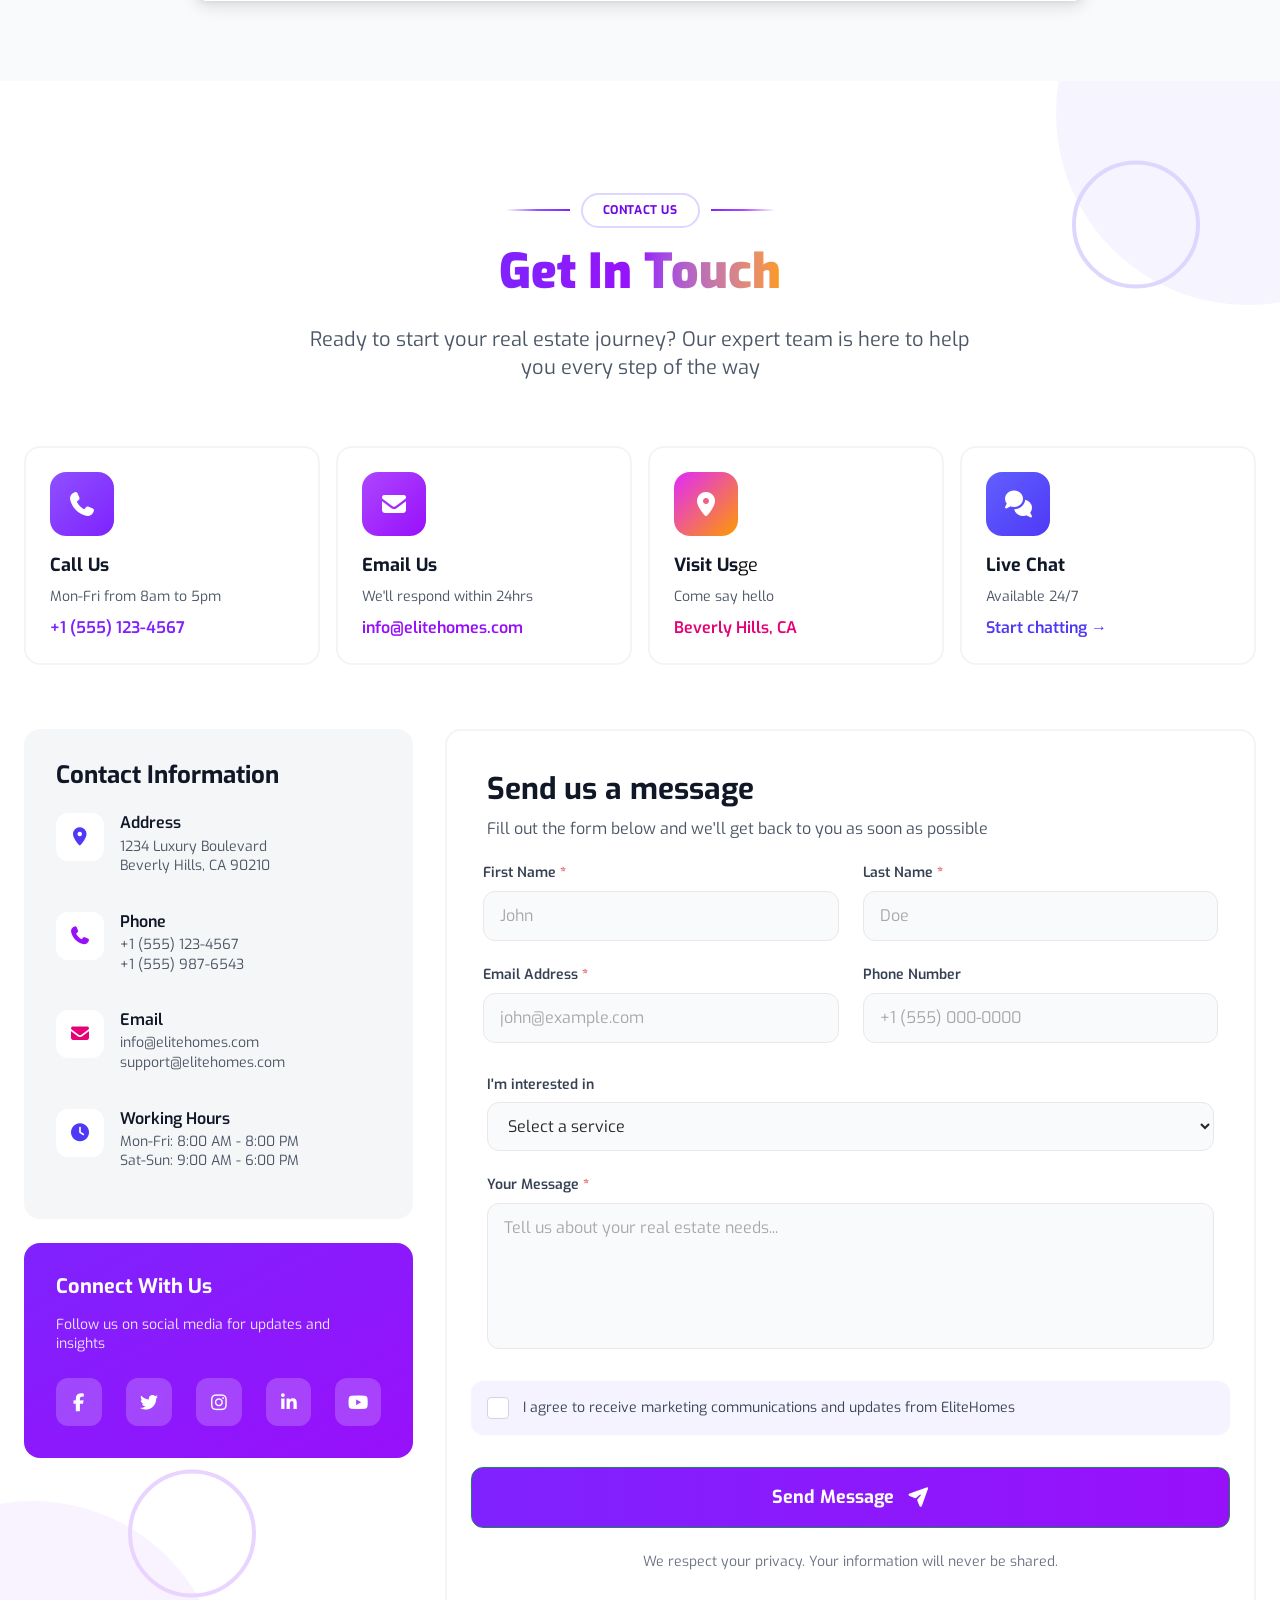
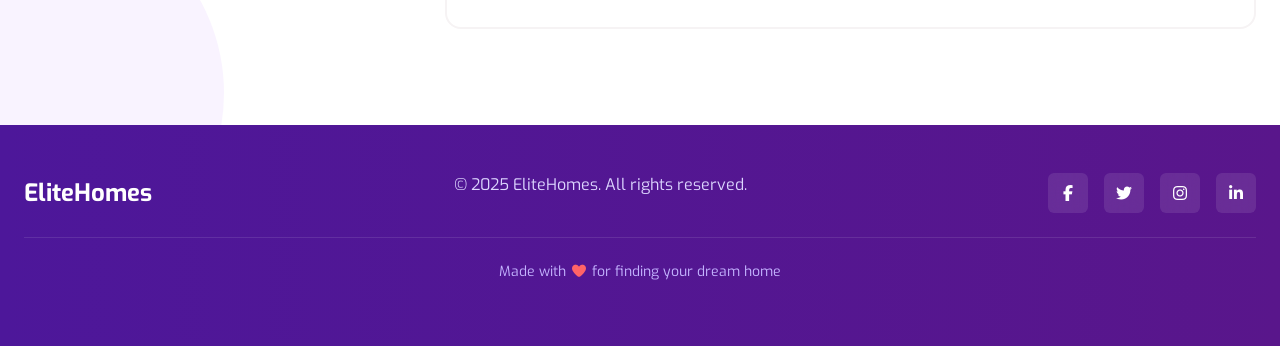
==== commit b2ba8e3b: "final-edits" ====
--- a/index.html
+++ b/index.html
@@ -14,7 +14,12 @@
     <link rel="stylesheet" href="css/all.min.css" />
     <link rel="stylesheet" href="css/style.css" />
   </head>
-  <body>
+  <body
+    data-bs-spy="scroll"
+    data-bs-target="#navbarSupportedContent"
+    data-bs-offset="100"
+    tabindex="0"
+  >
     <nav class="navbar navbar-expand-lg bg-white fixed-top w-100 p-0">
       <div class="container-fluid nav-container position-relative mx-auto px-4">
         <div
@@ -32,7 +37,8 @@
             aria-expanded="false"
             aria-label="Toggle navigation"
           >
-            <i class="fa-solid fa-bars fs-5"></i>
+            <i class="fa-solid fa-bars fs-5 menu-icon"></i>
+            <i class="fa-solid fa-xmark fs-5 close-icon"></i>
           </button>
         </div>
         <div class="collapse navbar-collapse" id="navbarSupportedContent">
@@ -40,7 +46,10 @@
             class="navbar-nav ms-auto mb-2 mb-lg-0 align-items-stretch align-items-lg-center"
           >
             <li class="nav-item">
-              <a class="nav-link active" aria-current="page" href="#hero"
+              <a
+                class="nav-link active fw-medium"
+                aria-current="page"
+                href="#hero"
                 >Home</a
               >
             </li>
@@ -651,7 +660,7 @@
           </div>
         </div>
         <div class="text-center">
-          <button class="btn view-all rounded-3 text-white">
+          <button class="btn view-all rounded-3 text-white fw-semibold">
             View All Properties
             <i class="fa-solid fa-arrow-right ms-2"></i>
           </button>
@@ -682,7 +691,7 @@
           >
             <li class="nav-item" role="presentation">
               <button
-                class="nav-link active"
+                class="nav-link active fw-semibold"
                 id="tab-buying"
                 data-bs-toggle="pill"
                 data-bs-target="#buying"
@@ -694,7 +703,7 @@
             </li>
             <li class="nav-item" role="presentation">
               <button
-                class="nav-link"
+                class="nav-link fw-semibold"
                 id="tab-selling"
                 data-bs-toggle="pill"
                 data-bs-target="#selling"
@@ -706,7 +715,7 @@
             </li>
             <li class="nav-item" role="presentation">
               <button
-                class="nav-link"
+                class="nav-link fw-semibold"
                 id="tab-renting"
                 data-bs-toggle="pill"
                 data-bs-target="#renting"
@@ -718,7 +727,7 @@
             </li>
             <li class="nav-item" role="presentation">
               <button
-                class="nav-link"
+                class="nav-link fw-semibold"
                 id="tab-investing"
                 data-bs-toggle="pill"
                 data-bs-target="#investing"
@@ -730,7 +739,7 @@
             </li>
             <li class="nav-item" role="presentation">
               <button
-                class="nav-link"
+                class="nav-link fw-semibold"
                 id="tab-commercial"
                 data-bs-toggle="pill"
                 data-bs-target="#commerical"
@@ -762,7 +771,7 @@
                           <i class="fa-solid fa-magnifying-glass"></i>
                         </div>
                         <div class="service-content">
-                          <h4 class="mb-2 fs-5">Property Search</h4>
+                          <h4 class="mb-2 fs-5 fw-semibold">Property Search</h4>
                           <p class="mb-0">
                             Access exclusive listings and get notified of new
                             properties that match your criteria.
@@ -774,7 +783,9 @@
                           <i class="fa-solid fa-calculator"></i>
                         </div>
                         <div class="service-content">
-                          <h4 class="mb-2 fs-5">Financial Planning</h4>
+                          <h4 class="mb-2 fs-5 fw-semibold">
+                            Financial Planning
+                          </h4>
                           <p class="mb-0">
                             Get pre-approved for mortgages and understand your
                             budget with our financial experts.
@@ -786,7 +797,9 @@
                           <i class="fa-solid fa-handshake"></i>
                         </div>
                         <div class="service-content">
-                          <h4 class="mb-2 fs-5">Negotiation Support</h4>
+                          <h4 class="mb-2 fs-5 fw-semibold">
+                            Negotiation Support
+                          </h4>
                           <p class="mb-0">
                             Our skilled negotiators ensure you get the best
                             possible deal on your dream home.
@@ -795,7 +808,7 @@
                       </div>
                     </div>
                     <button
-                      class="btn btn-search search-button text-white rounded-3"
+                      class="btn btn-search service-button text-white rounded-3 fw-semibold"
                     >
                       Start Your Search
                     </button>
@@ -841,7 +854,7 @@
                           <i class="fa-solid fa-chart-line"></i>
                         </div>
                         <div class="service-content">
-                          <h4 class="mb-2 fs-5">Market Analysis</h4>
+                          <h4 class="mb-2 fs-5 fw-semibold">Market Analysis</h4>
                           <p class="mb-0">
                             Get a comprehensive market analysis to price your
                             home competitively.
@@ -853,7 +866,9 @@
                           <i class="fa-solid fa-camera"></i>
                         </div>
                         <div class="service-content">
-                          <h4 class="mb-2 fs-5">Professional Marketing</h4>
+                          <h4 class="mb-2 fs-5 fw-semibold">
+                            Professional Marketing
+                          </h4>
                           <p class="mb-0">
                             High-quality photography, virtual tours, and
                             multi-channel marketing campaigns.
@@ -865,7 +880,7 @@
                           <i class="fa-solid fa-users"></i>
                         </div>
                         <div class="service-content">
-                          <h4 class="mb-2 fs-5">Buyer Screening</h4>
+                          <h4 class="mb-2 fs-5 fw-semibold">Buyer Screening</h4>
                           <p class="mb-0">
                             We pre-qualify buyers to ensure serious inquiries
                             and smooth transactions.
@@ -874,7 +889,7 @@
                       </div>
                     </div>
                     <button
-                      class="btn btn-search search-button text-white rounded-3"
+                      class="btn btn-search service-button text-white rounded-3 fw-semibold"
                     >
                       Get Home Valuation
                     </button>
@@ -920,7 +935,7 @@
                           <i class="fa-solid fa-map-location-dot"></i>
                         </div>
                         <div class="service-content">
-                          <h4 class="mb-2 fs-5">Prime Locations</h4>
+                          <h4 class="mb-2 fs-5 fw-semibold">Prime Locations</h4>
                           <p class="mb-0">
                             Access rentals in the most desirable neighborhoods
                             and communities.
@@ -932,7 +947,9 @@
                           <i class="fa-solid fa-shield-halved"></i>
                         </div>
                         <div class="service-content">
-                          <h4 class="mb-2 fs-5">Verified Properties</h4>
+                          <h4 class="mb-2 fs-5 fw-semibold">
+                            Verified Properties
+                          </h4>
                           <p class="mb-0">
                             All our rental properties are thoroughly inspected
                             and verified for quality.
@@ -944,7 +961,7 @@
                           <i class="fa-solid fa-screwdriver-wrench"></i>
                         </div>
                         <div class="service-content">
-                          <h4 class="mb-2 fs-5">24/7 Support</h4>
+                          <h4 class="mb-2 fs-5 fw-semibold">24/7 Support</h4>
                           <p class="mb-0">
                             Round-the-clock maintenance and tenant support
                             services.
@@ -953,7 +970,7 @@
                       </div>
                     </div>
                     <button
-                      class="btn btn-search search-button text-white rounded-3"
+                      class="btn btn-search service-button text-white rounded-3 fw-semibold"
                     >
                       Browse Rentals
                     </button>
@@ -999,7 +1016,9 @@
                           <i class="fa-solid fa-chart-pie"></i>
                         </div>
                         <div class="service-content">
-                          <h4 class="mb-2 fs-5">Portfolio Analysis</h4>
+                          <h4 class="mb-2 fs-5 fw-semibold">
+                            Portfolio Analysis
+                          </h4>
                           <p class="mb-0">
                             Comprehensive analysis of investment opportunities
                             and portfolio optimization.
@@ -1011,7 +1030,7 @@
                           <i class="fa-solid fa-money-bill-wave"></i>
                         </div>
                         <div class="service-content">
-                          <h4 class="mb-2 fs-5">ROI Projections</h4>
+                          <h4 class="mb-2 fs-5 fw-semibold">ROI Projections</h4>
                           <p class="mb-0">
                             Detailed return on investment calculations and
                             market forecasting.
@@ -1023,7 +1042,9 @@
                           <i class="fa-solid fa-gear"></i>
                         </div>
                         <div class="service-content">
-                          <h4 class="mb-2 fs-5">Property Management</h4>
+                          <h4 class="mb-2 fs-5 fw-semibold">
+                            Property Management
+                          </h4>
                           <p class="mb-0">
                             Full-service property management for hands-off
                             investment experience.
@@ -1032,7 +1053,7 @@
                       </div>
                     </div>
                     <button
-                      class="btn btn-search search-button text-white rounded-3"
+                      class="btn btn-search service-button text-white rounded-3 fw-semibold"
                     >
                       Explore Investments
                     </button>
@@ -1078,7 +1099,7 @@
                           <i class="fa-solid fa-building"></i>
                         </div>
                         <div class="service-content">
-                          <h4 class="mb-2 fs-5">Office Spaces</h4>
+                          <h4 class="mb-2 fs-5 fw-semibold">Office Spaces</h4>
                           <p class="mb-0">
                             Prime office locations for businesses of all sizes
                             and industries.
@@ -1090,7 +1111,9 @@
                           <i class="fa-solid fa-warehouse"></i>
                         </div>
                         <div class="service-content">
-                          <h4 class="mb-2 fs-5">Industrial Properties</h4>
+                          <h4 class="mb-2 fs-5 fw-semibold">
+                            Industrial Properties
+                          </h4>
                           <p class="mb-0">
                             Warehouses, manufacturing facilities, and
                             distribution centers
@@ -1102,7 +1125,7 @@
                           <i class="fa-solid fa-store"></i>
                         </div>
                         <div class="service-content">
-                          <h4 class="mb-2 fs-5">Retail Spaces</h4>
+                          <h4 class="mb-2 fs-5 fw-semibold">Retail Spaces</h4>
                           <p class="mb-0">
                             High-traffic retail locations and shopping center
                             opportunities.
@@ -1111,7 +1134,7 @@
                       </div>
                     </div>
                     <button
-                      class="btn btn-search search-button text-white rounded-3"
+                      class="btn btn-search service-button text-white rounded-3 fw-semibold"
                     >
                       View Commercial Properties
                     </button>
@@ -1696,7 +1719,7 @@
                         <i class="fa-solid fa-location-dot"></i>
                       </div>
                       <div class="details">
-                        <h4 class="mb-1">Address</h4>
+                        <h4 class="mb-1 fw-semibold">Address</h4>
                         <p>
                           1234 Luxury Boulevard<br />Beverly Hills, CA 90210
                         </p>
@@ -1709,7 +1732,7 @@
                         <i class="fa-solid fa-phone"></i>
                       </div>
                       <div class="details">
-                        <h4 class="mb-1">Phone</h4>
+                        <h4 class="mb-1 fw-semibold">Phone</h4>
                         <p>+1 (555) 123-4567<br />+1 (555) 987-6543</p>
                       </div>
                     </div>
@@ -1720,7 +1743,7 @@
                         <i class="fa-solid fa-envelope"></i>
                       </div>
                       <div class="details">
-                        <h4 class="mb-1">Email</h4>
+                        <h4 class="mb-1 fw-semibold">Email</h4>
                         <p>info@elitehomes.com<br />support@elitehomes.com</p>
                       </div>
                     </div>
@@ -1731,7 +1754,7 @@
                         <i class="fa-solid fa-clock"></i>
                       </div>
                       <div class="details">
-                        <h4 class="mb-1">Working Hours</h4>
+                        <h4 class="mb-1 fw-semibold">Working Hours</h4>
                         <p>
                           Mon-Fri: 8:00 AM - 8:00 PM<br />Sat-Sun: 9:00 AM -
                           6:00 PM
--- a/css/style.css
+++ b/css/style.css
@@ -111,6 +111,18 @@
 .navbar .navbar-toggler:hover i {
   color: #7c3aed;
 }
+.navbar-toggler .close-icon {
+  display: none;
+}
+.navbar-toggler .menu-icon {
+  display: inline-block;
+}
+.navbar-toggler[aria-expanded="true"] .menu-icon {
+  display: none;
+}
+.navbar-toggler[aria-expanded="true"] .close-icon {
+  display: inline-block;
+}
 .navbar .nav-logo {
   width: 80%;
 }
@@ -188,13 +200,13 @@
     -ms-transform: rotate(0deg);
     -o-transform: rotate(0deg);
   }
-  .navbar-nav .dropdown-toggle[aria-expanded="true"] i{
+  .navbar-nav .dropdown-toggle[aria-expanded="true"] i {
     transform: rotate(180deg);
     -webkit-transform: rotate(180deg);
     -moz-transform: rotate(180deg);
     -ms-transform: rotate(180deg);
     -o-transform: rotate(180deg);
-}
+  }
 }
 .navbar-nav .dropdown-toggle::after {
   display: none !important;
@@ -518,9 +530,7 @@
     width: 50px;
     height: 50px;
   }
-  .mega-menu .properties .properties-content .image-info h4 {
-    font-size: 12px;
-  }
+  .mega-menu .properties .properties-content .image-info h4,
   .mega-menu .properties .properties-content .image-info p {
     font-size: 12px;
   }
@@ -672,7 +682,6 @@
 .search-box form .search-button,
 .featured-properties .view-all {
   padding: 16px 32px;
-  font-weight: 600;
   background-image: linear-gradient(to right, #7f22fe, #9810fa) !important;
   transition: var(--main-transition);
   -webkit-transition: var(--main-transition);
@@ -871,7 +880,10 @@
   padding-inline: 6px;
   padding-bottom: 10px;
 }
-.featured-properties .property-card .card-image .heart-icon i {
+.featured-properties .property-card .card-image .heart-icon i,
+.featured-properties .property-card .card-content .card-details,
+.featured-properties .property-card .card-content .card-address,
+.featured-properties .property-card .card-content .bottom-info .name {
   color: var(--main-gray);
 }
 .featured-properties .property-card .card-image .camera-icon {
@@ -894,13 +906,9 @@
 }
 .featured-properties .property-card .card-content .card-details {
   margin-bottom: 12px;
-  color: var(--main-gray);
 }
 .featured-properties .property-card .card-content .card-name {
   color: #1e2939;
-}
-.featured-properties .property-card .card-content .card-address {
-  color: var(--main-gray);
 }
 .featured-properties .property-card .card-content .bottom-info img {
   width: 32px;
@@ -908,7 +916,6 @@
 }
 .featured-properties .property-card .card-content .bottom-info .name {
   font-size: 14px;
-  color: var(--main-gray);
 }
 .featured-properties .property-card .card-content button {
   color: var(--main-color);
@@ -952,7 +959,6 @@
 .services .services-content .service-tabs .nav-link {
   padding: 16px 24px;
   color: var(--main-gray);
-  font-weight: 600;
   background-color: transparent;
   border-radius: 0;
   margin-bottom: -1px;
@@ -1025,38 +1031,37 @@
 .commerical-content .service-badge div:first-child {
   color: #4f39f6;
 }
-.buying-content .search-button {
+.buying-content .service-button {
   background-color: var(--main-color);
 }
-.buying-content .search-button:hover {
+.buying-content .service-button:hover {
   background-color: #7008e7;
 }
-.selling-content .search-button {
+.selling-content .service-button {
   background-color: #00a63e;
 }
-.selling-content .search-button:hover {
+.selling-content .service-button:hover {
   background-color: #008236;
 }
-.renting-content .search-button {
+.renting-content .service-button {
   background-color: #9810fa;
 }
-.renting-content .search-button:hover {
+.renting-content .service-button:hover {
   background-color: #8200db;
 }
-.investing-content .search-button {
+.investing-content .service-button {
   background-color: #d08700;
 }
-.investing-content .search-button:hover {
+.investing-content .service-button:hover {
   background-color: #a65f00;
 }
-.commerical-content .search-button {
+.commerical-content .service-button {
   background-color: #4f39f6;
 }
-.commerical-content .search-button:hover {
+.commerical-content .service-button:hover {
   background-color: #432dd7;
 }
 .services .content-info .service-content h4 {
-  font-weight: 600;
   color: var(--main-black);
   line-height: 1.4;
 }
@@ -1066,8 +1071,7 @@
   line-height: 1.5;
 }
 
-.services .search-button {
-  font-weight: 600;
+.services .service-button {
   padding: 16px 32px;
   margin-top: 32px;
   transition: 0.15s;
@@ -1146,7 +1150,8 @@
 .testimonials .card-stars .star-icons {
   color: #ffb900;
 }
-.testimonials .card-stars span {
+.testimonials .card-stars span,
+.testimonials .image-info p:first-child {
   color: var(--main-gray);
 }
 .testimonials blockquote {
@@ -1164,7 +1169,6 @@
   line-height: 1.5;
 }
 .testimonials .image-info p:first-child {
-  color: var(--main-gray);
   line-height: 1.4;
 }
 .testimonials .image-info p:last-child {
@@ -1438,6 +1442,11 @@
 .contact .contact-cards .card-content h3 {
   font-size: 18px;
   line-height: 1.55;
+}
+.contact .contact-cards .card-content h3,
+.contact .main-contact .left-info h3,
+.contact .main-contact .left-info .details h4,
+.contact .main-contact .right-info .right-info-title h3 {
   color: var(--main-black);
 }
 .contact .contact-cards .card-content p {
@@ -1461,10 +1470,13 @@
 .contact .contact-cards .card-2 a:hover {
   color: #8200db;
 }
-.contact .contact-cards .card-3 span {
+.contact .contact-cards .card-3 span,
+.contact .main-contact .left-info .icon-3 i {
   color: #e60076;
 }
-.contact .contact-cards .card-4 span {
+.contact .contact-cards .card-4 span,
+.contact .main-contact .left-info .icon-1 i,
+.contact .main-contact .left-info .icon-4 i {
   color: #4f39f6;
 }
 .contact .contact-cards .card-4 span:hover {
@@ -1476,9 +1488,6 @@
 }
 .contact .main-contact .left-info .contacts {
   margin-bottom: 20px;
-}
-.contact .main-contact .left-info h3 {
-  color: var(--main-black);
 }
 .contact .main-contact .left-info .contact-icon {
   width: 48px;
@@ -1493,21 +1502,10 @@
   font-size: 18px;
   line-height: 1.55;
 }
-.contact .main-contact .left-info .icon-1 i {
-  color: #4f39f6;
-}
 .contact .main-contact .left-info .icon-2 i {
   color: #9810fa;
 }
-.contact .main-contact .left-info .icon-3 i {
-  color: #e60076;
-}
-.contact .main-contact .left-info .icon-4 i {
-  color: #4f39f6;
-}
 .contact .main-contact .left-info .details h4 {
-  color: var(--main-black);
-  font-weight: 600;
   font-size: inherit;
 }
 .contact .main-contact .left-info .details p {
@@ -1566,7 +1564,6 @@
   margin-bottom: 32px;
 }
 .contact .main-contact .right-info .right-info-title h3 {
-  color: var(--main-black);
   font-size: 30px;
   margin-bottom: 12px;
 }
